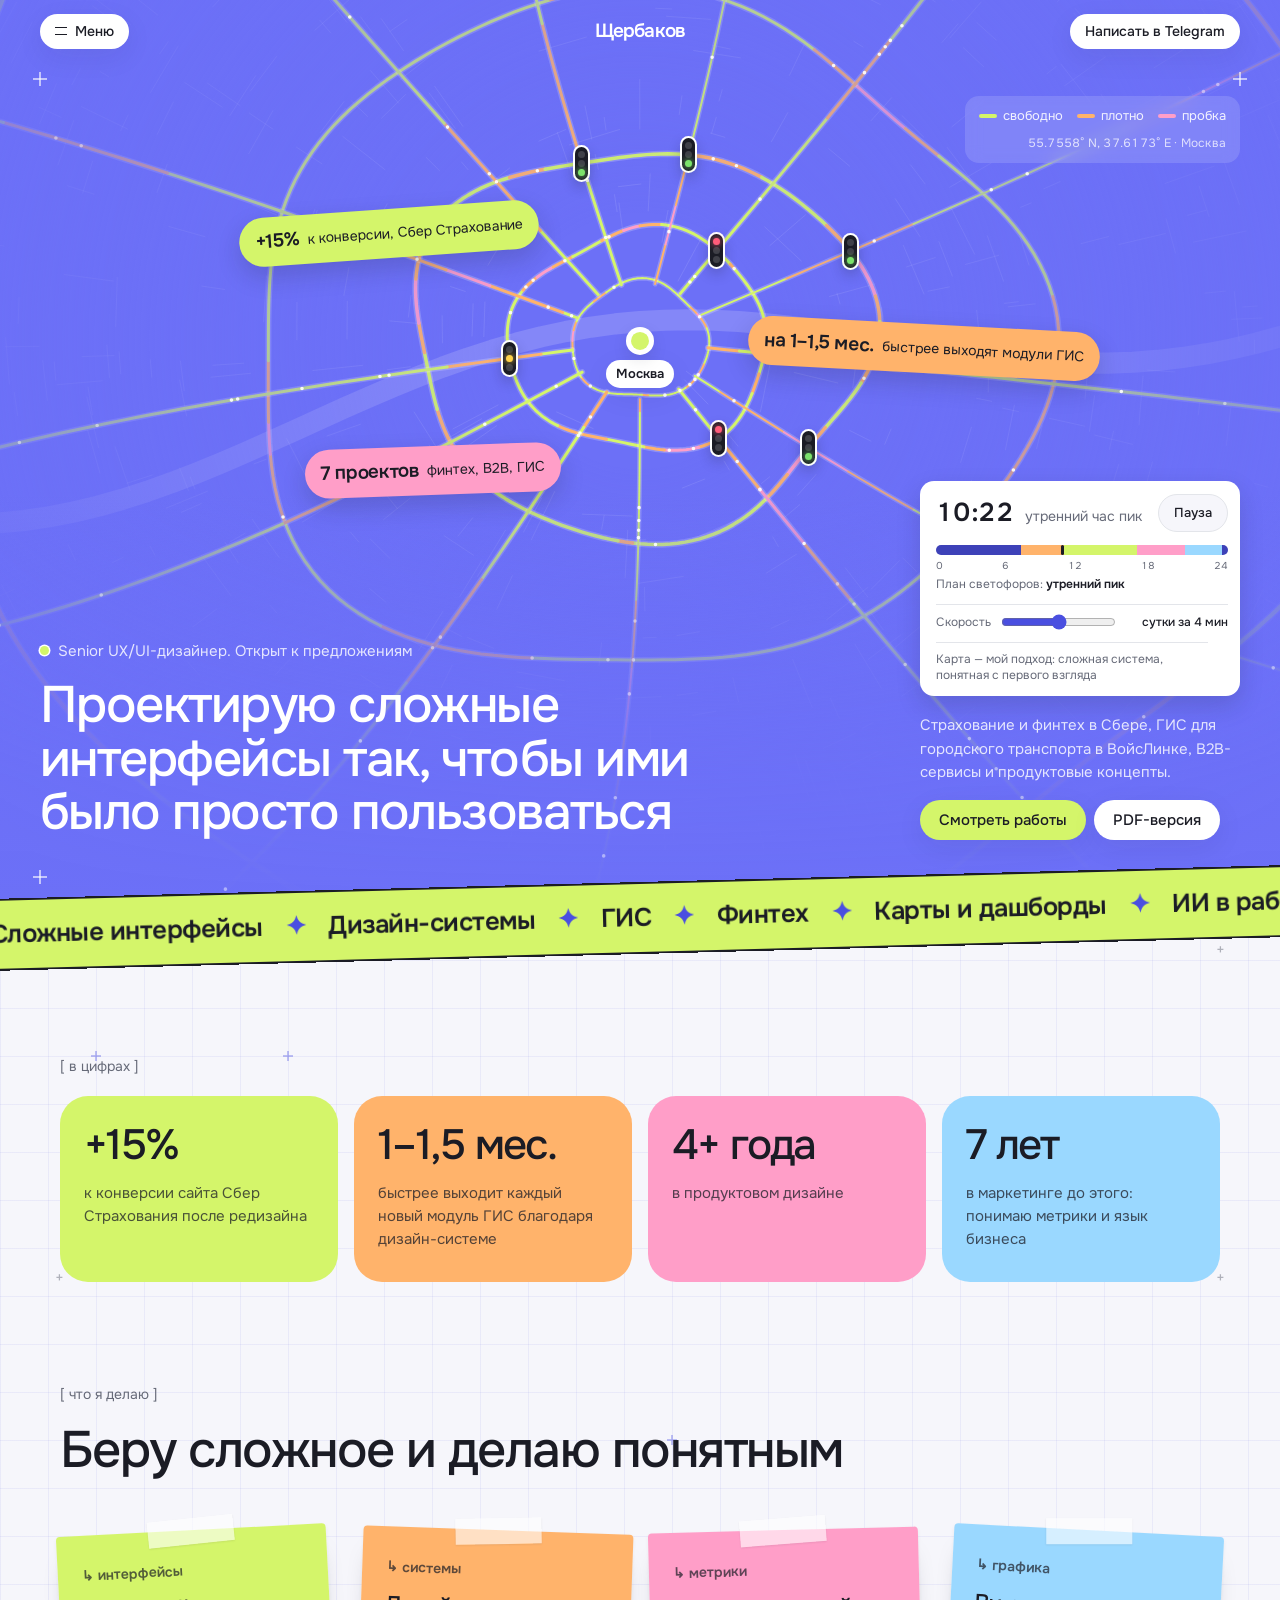
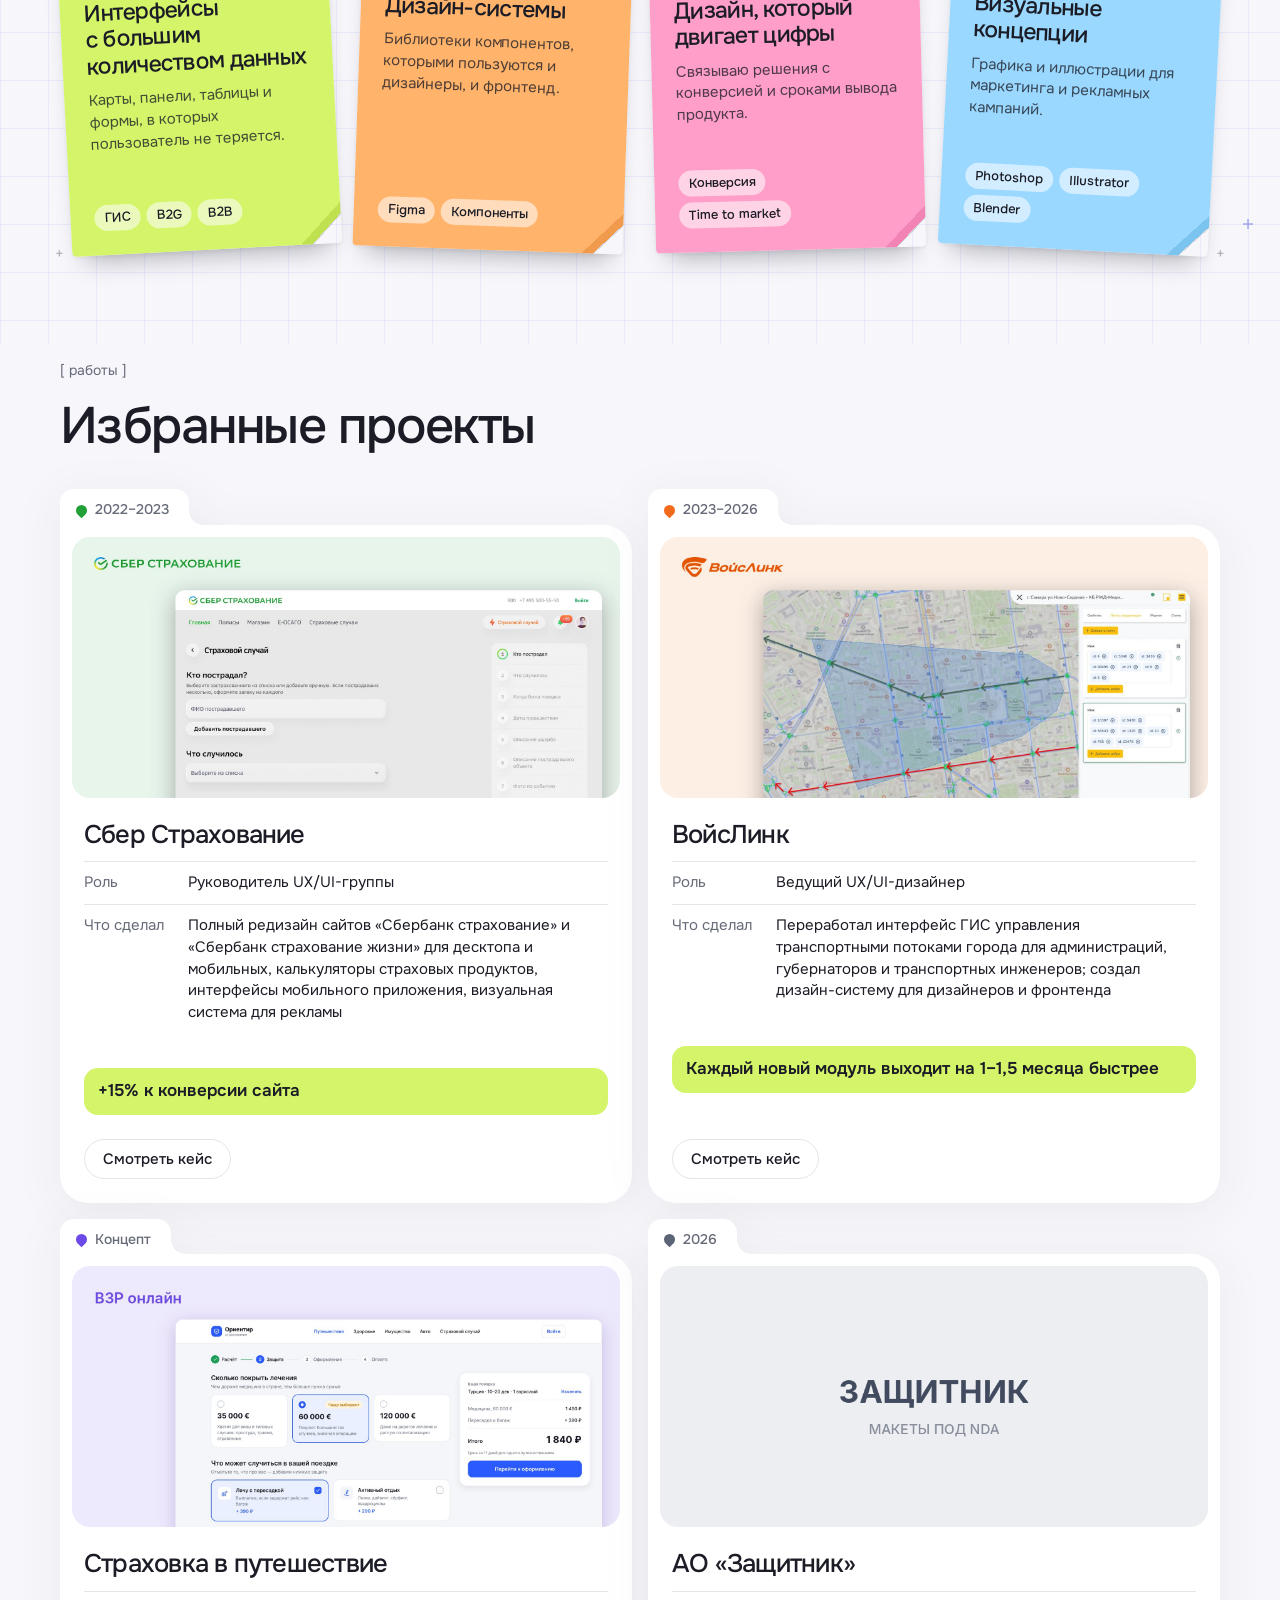
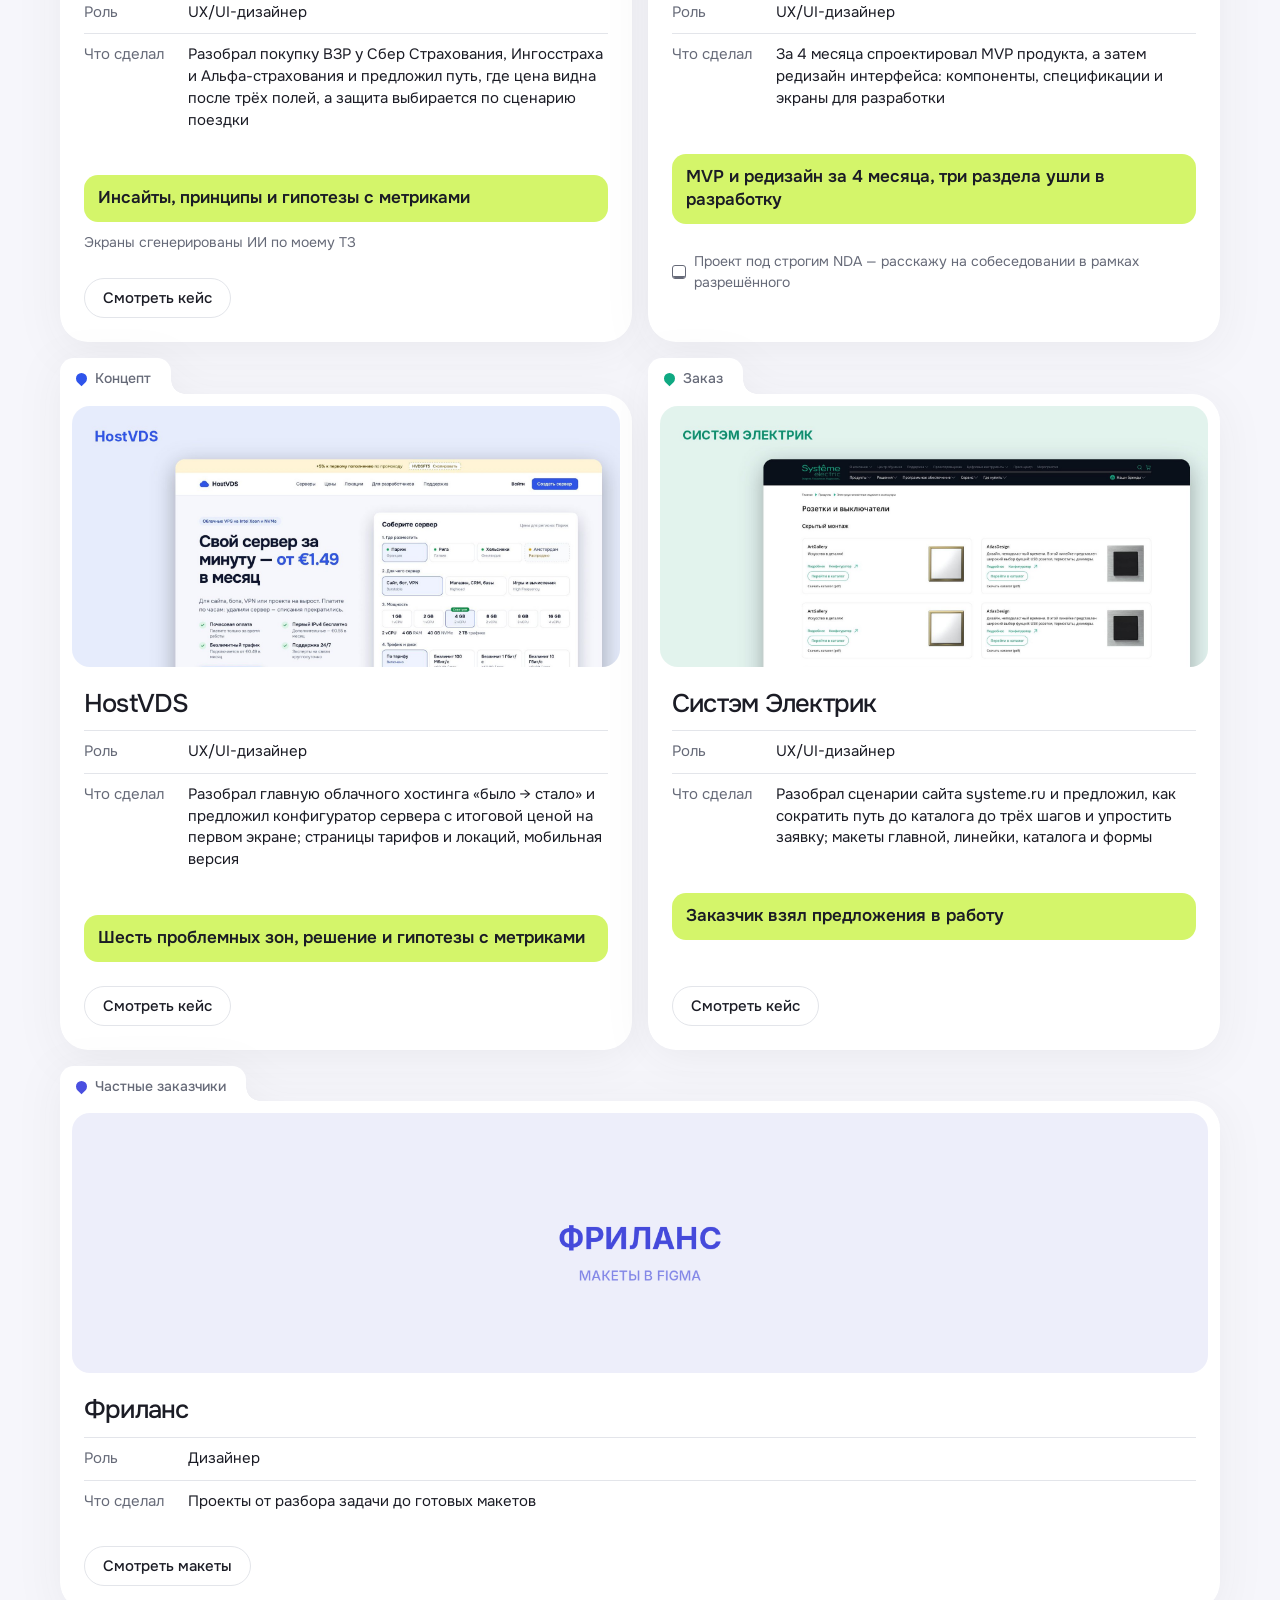
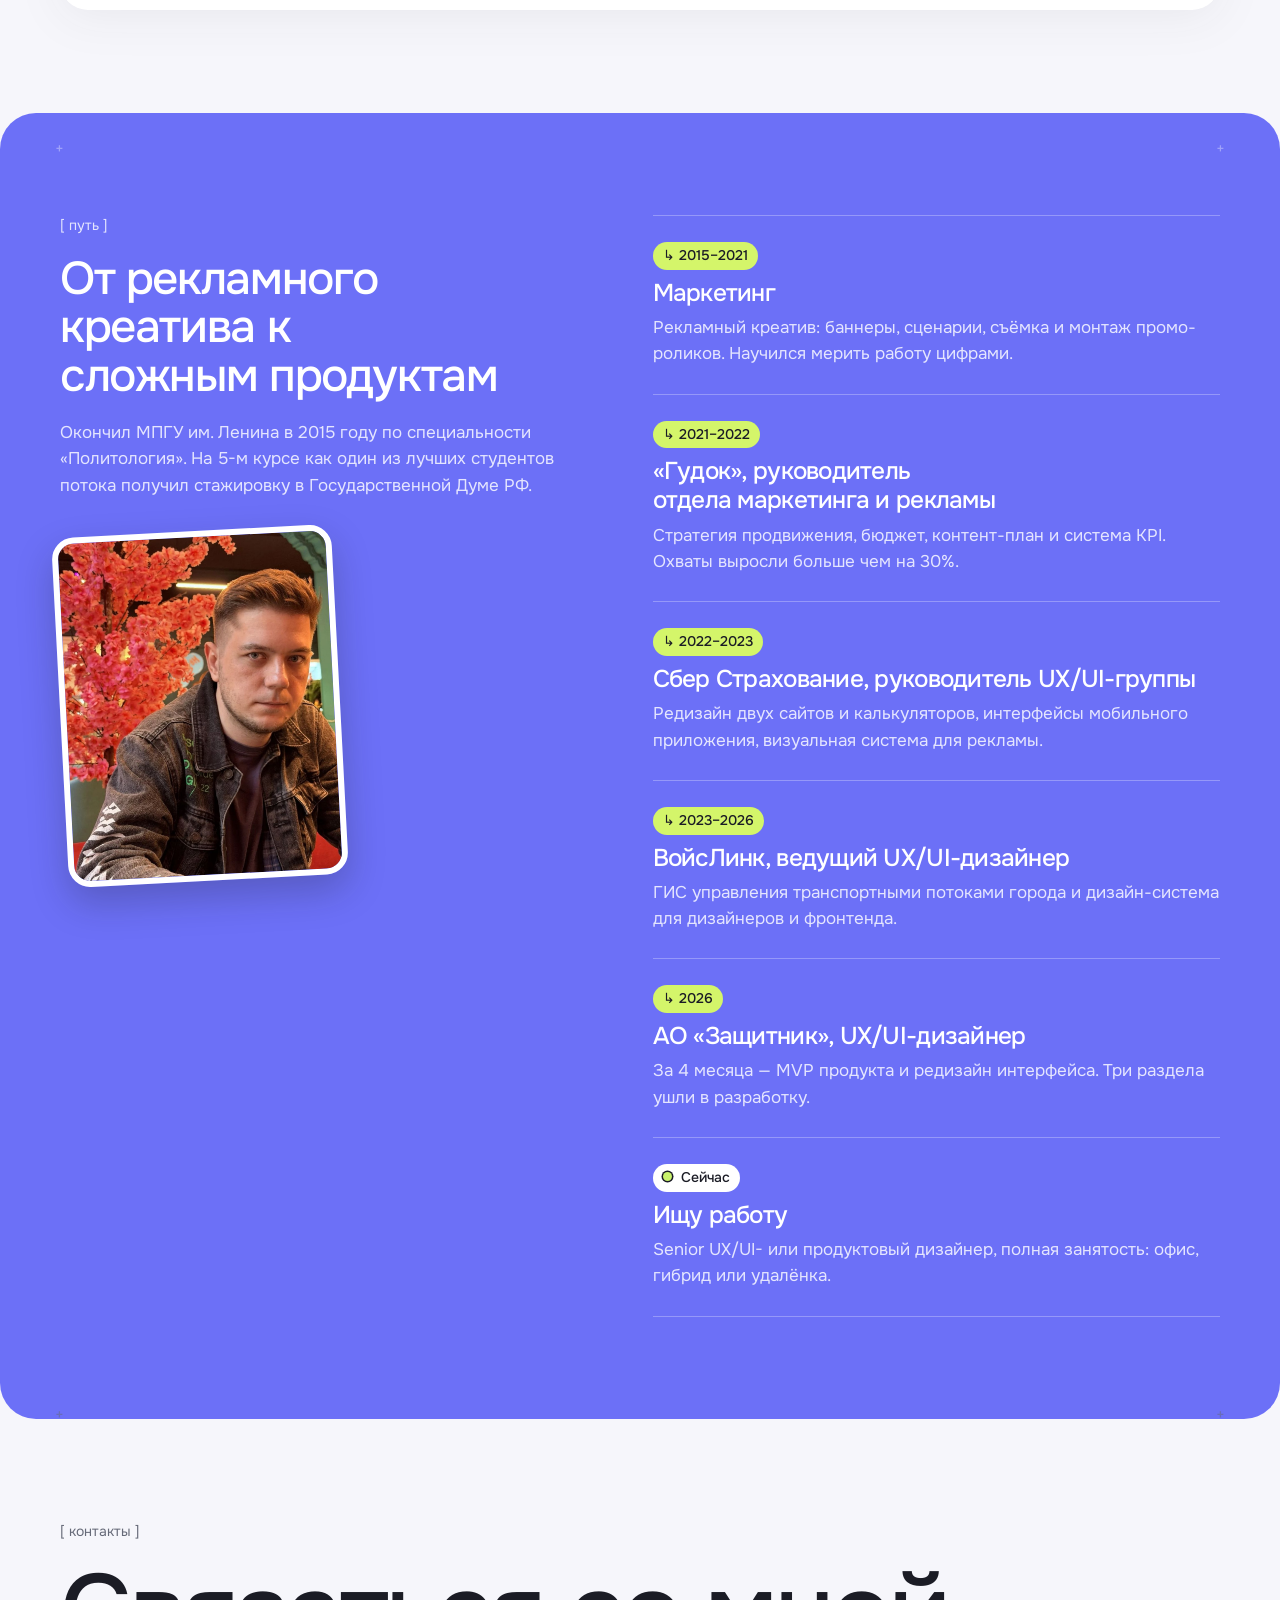
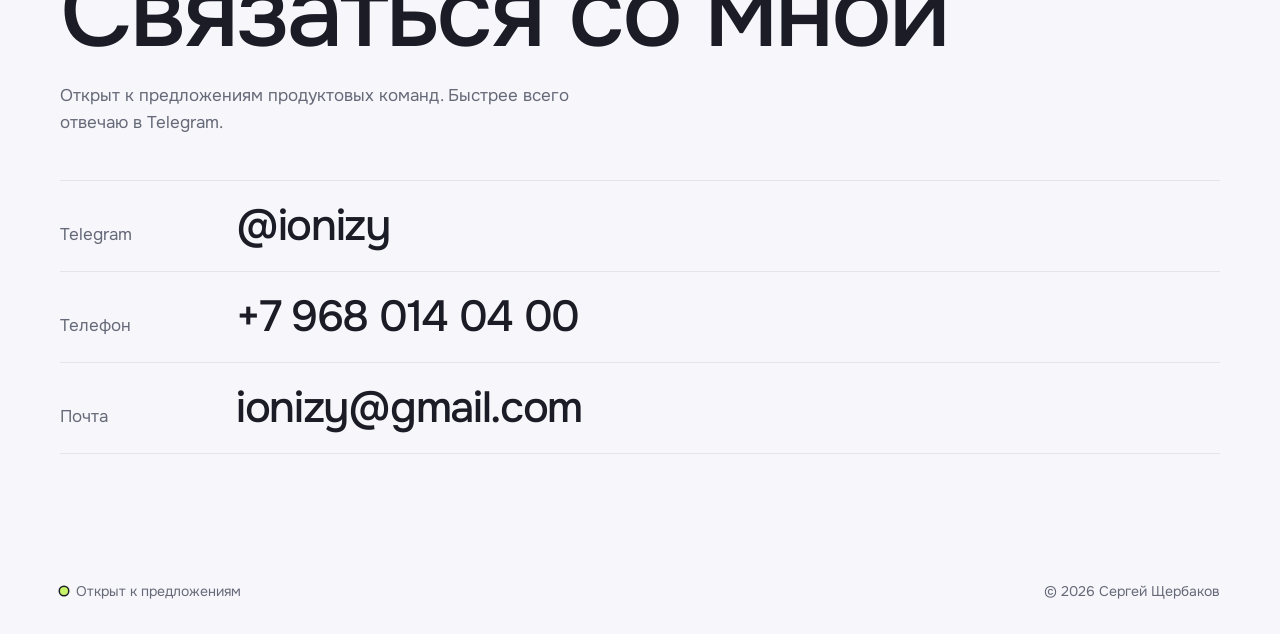
==== index.html @ 82960c23 "новый кейс" ====
<!DOCTYPE html>
<html lang="ru">
<head>
    <meta charset="UTF-8">
    <meta name="viewport" content="width=device-width, initial-scale=1.0, viewport-fit=cover">
    <title>Сергей Щербаков — продуктовый дизайнер</title>
    <meta name="description" content="Сергей Щербаков, Senior UX/UI-дизайнер. Сложные интерфейсы для финансового сектора и госсектора: ГИС, дизайн-системы, продуктовые метрики.">
    <meta property="og:type" content="website">
    <meta property="og:site_name" content="Сергей Щербаков">
    <meta property="og:locale" content="ru_RU">
    <meta property="og:url" content="https://sputnik101.github.io/portfolio/">
    <meta property="og:title" content="Сергей Щербаков — Senior UX/UI-дизайнер">
    <meta property="og:description" content="Проектирую сложные интерфейсы так, чтобы ими было просто пользоваться. ГИС, финтех, дизайн-системы.">
    <meta property="og:image" content="https://sputnik101.github.io/portfolio/img/og.jpg">
    <meta property="og:image:width" content="1200">
    <meta property="og:image:height" content="630">
    <meta name="twitter:card" content="summary_large_image">
    <link rel="icon" href="favicon.svg" type="image/svg+xml">
    <link rel="preconnect" href="https://fonts.googleapis.com">
    <link rel="preconnect" href="https://fonts.gstatic.com" crossorigin>
    <link href="https://fonts.googleapis.com/css2?family=Onest:wght@400;500;600&display=swap" rel="stylesheet">
    <link rel="stylesheet" href="style.css?v=27">
</head>
<body>

    <!-- Верхняя панель: меню, имя, связь -->
    <header class="topbar">
        <div class="menu">
            <button class="pill menu-toggle" type="button" aria-expanded="false" aria-controls="menu-panel">
                <span class="menu-icon" aria-hidden="true"></span>
                Меню
            </button>
            <nav class="menu-panel" id="menu-panel" aria-label="Разделы" hidden>
                <a href="#numbers">В цифрах</a>
                <a href="#skills">Что я делаю</a>
                <a href="#work">Работы</a>
                <a href="#route">Путь</a>
                <a href="#contacts">Контакты</a>
                <a href="portfolio.pdf" target="_blank" rel="noopener noreferrer">PDF-версия</a>
            </nav>
        </div>
        <a href="#top" class="wordmark">Щербаков</a>
        <a href="https://t.me/ionizy" class="pill" target="_blank" rel="noopener noreferrer">Написать в Telegram</a>
    </header>

    <main id="top">

        <!-- Первый экран: в центре светлая живая схема Москвы -->
        <section class="hero" aria-label="Сергей Щербаков, продуктовый дизайнер">
            <canvas class="map" aria-hidden="true"></canvas>

            <span class="cross cross-tl" aria-hidden="true"></span>
            <span class="cross cross-tr" aria-hidden="true"></span>
            <span class="cross cross-bl" aria-hidden="true"></span>
            <span class="cross cross-br" aria-hidden="true"></span>

            <!-- метка в центре города -->
            <div class="here" aria-hidden="true">
                <span class="here-pin"></span>
                <span class="here-label">Москва</span>
            </div>

            <!-- выноски с цифрами, как подписи объектов на карте -->
            <ul class="callouts" aria-label="Коротко о результатах">
                <li class="callout callout-a"><span class="pin pin-free" aria-hidden="true"></span><b>+15%</b> к конверсии, Сбер Страхование</li>
                <li class="callout callout-b"><span class="pin pin-slow" aria-hidden="true"></span><b>на 1–1,5 мес.</b> быстрее выходят модули ГИС</li>
                <li class="callout callout-c"><span class="pin pin-route" aria-hidden="true"></span><b>7 проектов</b> финтех, B2B, ГИС</li>
            </ul>

            <!-- легенда загруженности и координаты -->
            <div class="map-meta" aria-hidden="true">
                <div class="legend">
                    <span><i class="lg lg-free"></i>свободно</span>
                    <span><i class="lg lg-slow"></i>плотно</span>
                    <span><i class="lg lg-jam"></i>пробка</span>
                </div>
                <p class="coords">55.7558° N, 37.6173° E · Москва</p>
            </div>


            <div class="hero-bottom">
                <div class="hero-text">
                    <p class="hero-role"><span class="status-dot" aria-hidden="true"></span>Senior UX/UI-дизайнер. Открыт к предложениям</p>
                    <h1>Проектирую сложные интерфейсы так, чтобы ими было просто пользоваться</h1>
                </div>
                <div class="hero-side">
                    <!-- часы ускоренных суток -->
                    <div class="sim">
                        <p class="sim-time"><span class="sim-clock">--:--</span> <span class="sim-phase">день</span></p>
                        <button class="sim-pause" type="button" aria-pressed="false">Пауза</button>
                        <div class="sim-plan">
                            <div class="sim-plan-bar" aria-hidden="true"><i class="sim-plan-now"></i></div>
                            <div class="sim-plan-ticks" aria-hidden="true"><span>0</span><span>6</span><span>12</span><span>18</span><span>24</span></div>
                            <p class="sim-plan-label">План светофоров: <b class="sim-plan-name">дневной</b></p>
                        </div>
                        <label class="sim-speed">
                            <span>Скорость</span>
                            <input class="sim-speed-input" type="range" min="0" max="4" step="1" value="2" aria-describedby="sim-note">
                            <span class="sim-note" id="sim-note">сутки за 4 мин</span>
                        </label>
                        <p class="sim-motto">Карта — мой подход: сложная система, понятная с первого взгляда</p>
                    </div>
                    <p>Страхование и финтех в Сбере, ГИС для городского транспорта в ВойсЛинке, B2B-сервисы и продуктовые концепты.</p>
                    <div class="hero-actions">
                        <a href="#work" class="pill pill-dark">Смотреть работы</a>
                        <a href="portfolio.pdf" class="pill" target="_blank" rel="noopener noreferrer">PDF-версия</a>
                    </div>
                </div>
            </div>
        </section>

        <!-- Бегущая строка -->
        <div class="ticker" aria-hidden="true">
            <div class="ticker-track">
                <span>Сложные интерфейсы</span><i>✦</i><span>Дизайн-системы</span><i>✦</i><span>ГИС</span><i>✦</i><span>Финтех</span><i>✦</i><span>Карты и дашборды</span><i>✦</i><span>ИИ в работе</span><i>✦</i><span>Figma</span><i>✦</i>
                <span>Сложные интерфейсы</span><i>✦</i><span>Дизайн-системы</span><i>✦</i><span>ГИС</span><i>✦</i><span>Финтех</span><i>✦</i><span>Карты и дашборды</span><i>✦</i><span>ИИ в работе</span><i>✦</i><span>Figma</span><i>✦</i>
            </div>
        </div>

        <!-- В цифрах -->
        <section class="section frame" id="numbers">
            <p class="label">[ в цифрах ]</p>
            <div class="numbers">
                <div class="number n-lime">
                    <p class="number-value">+15%</p>
                    <p class="number-label">к конверсии сайта Сбер Страхования после редизайна</p>
                </div>
                <div class="number n-orange">
                    <p class="number-value">1–1,5 мес.</p>
                    <p class="number-label">быстрее выходит каждый новый модуль ГИС благодаря дизайн-системе</p>
                </div>
                <div class="number n-pink">
                    <p class="number-value">4+ года</p>
                    <p class="number-label">в продуктовом дизайне</p>
                </div>
                <div class="number n-sky">
                    <p class="number-value">7 лет</p>
                    <p class="number-label">в маркетинге до этого: понимаю метрики и язык бизнеса</p>
                </div>
            </div>
        </section>

        <!-- Что я делаю: ряд карточек-папок, заходящих друг на друга -->
        <section class="section frame" id="skills">
            <p class="label">[ что я делаю ]</p>
            <h2>Беру сложное и делаю понятным</h2>

            <div class="deck stickers">
                <article class="sticker s-lime">
                    <p class="sticker-key">↳ интерфейсы</p>
                    <h3>Интерфейсы с большим количеством данных</h3>
                    <p>Карты, панели, таблицы и формы, в которых пользователь не теряется.</p>
                    <ul class="sticker-tags"><li>ГИС</li><li>B2G</li><li>B2B</li></ul>
                </article>
                <article class="sticker s-orange">
                    <p class="sticker-key">↳ системы</p>
                    <h3>Дизайн-системы</h3>
                    <p>Библиотеки компонентов, которыми пользуются и дизайнеры, и фронтенд.</p>
                    <ul class="sticker-tags"><li>Figma</li><li>Компоненты</li></ul>
                </article>
                <article class="sticker s-pink">
                    <p class="sticker-key">↳ метрики</p>
                    <h3>Дизайн, который двигает цифры</h3>
                    <p>Связываю решения с конверсией и сроками вывода продукта.</p>
                    <ul class="sticker-tags"><li>Конверсия</li><li>Time to market</li></ul>
                </article>
                <article class="sticker s-sky">
                    <p class="sticker-key">↳ графика</p>
                    <h3>Визуальные концепции</h3>
                    <p>Графика и иллюстрации для маркетинга и рекламных кампаний.</p>
                    <ul class="sticker-tags"><li>Photoshop</li><li>Illustrator</li><li>Blender</li></ul>
                </article>
            </div>
        </section>

        <!-- Работы: кейсы -->
        <section class="section frame" id="work">
            <p class="label">[ работы ]</p>
            <h2>Избранные проекты</h2>

            <div class="folders">
                <article class="folder folder-sber">
                    <p class="folder-tab"><span class="marker" aria-hidden="true"></span>2022–2023</p>
                    <div class="folder-body">
                        <a class="folder-cover" href="case-sber.html" aria-label="Открыть кейс Сбер Страхования">
                            <img class="cover-shot" src="img/portfolio/cover-sber.jpg" alt="" loading="lazy" width="1748" height="832">
                        </a>
                        <h3>Сбер Страхование</h3>
                        <dl class="props">
                            <div><dt>Роль</dt><dd>Руководитель UX/UI-группы</dd></div>
                            <div><dt>Что сделал</dt><dd>Полный редизайн сайтов «Сбербанк страхование» и «Сбербанк страхование жизни» для десктопа и мобильных, калькуляторы страховых продуктов, интерфейсы мобильного приложения, визуальная система для рекламы</dd></div>
                        </dl>
                        <p class="folder-result">+15% к конверсии сайта</p>
                        <a class="pill pill-line folder-link" href="case-sber.html">Смотреть кейс</a>
                    </div>
                </article>

                <article class="folder folder-vl">
                    <p class="folder-tab"><span class="marker" aria-hidden="true"></span>2023–2026</p>
                    <div class="folder-body">
                        <a class="folder-cover" href="case-voicelink.html" aria-label="Открыть кейс ВойсЛинк">
                            <img class="cover-shot" src="img/portfolio/cover-voicelink.jpg" alt="" loading="lazy" width="1748" height="832">
                        </a>
                        <h3>ВойсЛинк</h3>
                        <dl class="props">
                            <div><dt>Роль</dt><dd>Ведущий UX/UI-дизайнер</dd></div>
                            <div><dt>Что сделал</dt><dd>Переработал интерфейс ГИС управления транспортными потоками города для администраций, губернаторов и транспортных инженеров; создал дизайн-систему для дизайнеров и фронтенда</dd></div>
                        </dl>
                        <p class="folder-result">Каждый новый модуль выходит на 1–1,5 месяца быстрее</p>
                        <a class="pill pill-line folder-link" href="case-voicelink.html">Смотреть кейс</a>
                    </div>
                </article>

                <article class="folder folder-vz">
                    <p class="folder-tab"><span class="marker" aria-hidden="true"></span>Концепт</p>
                    <div class="folder-body">
                        <a class="folder-cover" href="case-vzr.html" aria-label="Открыть кейс о покупке страховки в путешествие">
                            <img class="cover-shot" src="img/portfolio/cover-vzr.jpg" alt="" loading="lazy" width="1748" height="832">
                        </a>
                        <h3>Страховка в путешествие</h3>
                        <dl class="props">
                            <div><dt>Роль</dt><dd>UX/UI-дизайнер</dd></div>
                            <div><dt>Что сделал</dt><dd>Разобрал покупку ВЗР у Сбер Страхования, Ингосстраха и Альфа-страхования и предложил путь, где цена видна после трёх полей, а защита выбирается по сценарию поездки</dd></div>
                        </dl>
                        <p class="folder-result">Инсайты, принципы и гипотезы с метриками</p>
                        <p class="folder-ai">Экраны сгенерированы ИИ по моему ТЗ</p>
                        <a class="pill pill-line folder-link" href="case-vzr.html">Смотреть кейс</a>
                    </div>
                </article>

                <article class="folder folder-zs">
                    <p class="folder-tab"><span class="marker" aria-hidden="true"></span>2026</p>
                    <div class="folder-body">
                        <div class="folder-cover" aria-hidden="true">
                            <img src="img/portfolio/ZSlogo.png" alt="" loading="lazy" width="874" height="416">
                        </div>
                        <h3>АО «Защитник»</h3>
                        <dl class="props">
                            <div><dt>Роль</dt><dd>UX/UI-дизайнер</dd></div>
                            <div><dt>Что сделал</dt><dd>За 4 месяца спроектировал MVP продукта, а затем редизайн интерфейса: компоненты, спецификации и экраны для разработки</dd></div>
                        </dl>
                        <p class="folder-result">MVP и редизайн за 4 месяца, три раздела ушли в разработку</p>
                        <p class="folder-nda">Проект под строгим NDA — расскажу на собеседовании в рамках разрешённого</p>
                    </div>
                </article>

                <article class="folder folder-hv">
                    <p class="folder-tab"><span class="marker" aria-hidden="true"></span>Концепт</p>
                    <div class="folder-body">
                        <a class="folder-cover" href="case-hostvds.html" aria-label="Открыть кейс HostVDS">
                            <img class="cover-shot" src="img/portfolio/cover-hostvds.jpg" alt="" loading="lazy" width="1748" height="832">
                        </a>
                        <h3>HostVDS</h3>
                        <dl class="props">
                            <div><dt>Роль</dt><dd>UX/UI-дизайнер</dd></div>
                            <div><dt>Что сделал</dt><dd>Разобрал главную облачного хостинга «было → стало» и предложил конфигуратор сервера с итоговой ценой на первом экране; страницы тарифов и локаций, мобильная версия</dd></div>
                        </dl>
                        <p class="folder-result">Шесть проблемных зон, решение и гипотезы с метриками</p>
                        <a class="pill pill-line folder-link" href="case-hostvds.html">Смотреть кейс</a>
                    </div>
                </article>

                <article class="folder folder-se">
                    <p class="folder-tab"><span class="marker" aria-hidden="true"></span>Заказ</p>
                    <div class="folder-body">
                        <a class="folder-cover" href="case-systeme.html" aria-label="Открыть кейс Систэм Электрик">
                            <img class="cover-shot" src="img/portfolio/cover-systeme.jpg" alt="" loading="lazy" width="1748" height="832">
                        </a>
                        <h3>Систэм Электрик</h3>
                        <dl class="props">
                            <div><dt>Роль</dt><dd>UX/UI-дизайнер</dd></div>
                            <div><dt>Что сделал</dt><dd>Разобрал сценарии сайта systeme.ru и предложил, как сократить путь до каталога до трёх шагов и упростить заявку; макеты главной, линейки, каталога и формы</dd></div>
                        </dl>
                        <p class="folder-result">Заказчик взял предложения в работу</p>
                        <a class="pill pill-line folder-link" href="case-systeme.html">Смотреть кейс</a>
                    </div>
                </article>

                <article class="folder folder-free">
                    <p class="folder-tab"><span class="marker" aria-hidden="true"></span>Частные заказчики</p>
                    <div class="folder-body">
                        <a class="folder-cover" href="https://www.figma.com/design/rB2tL3rSCTp4kgsamEe9Dk/Freelance?node-id=1-3142&t=pcoCMW6LA8TJE9wA-1" target="_blank" rel="noopener noreferrer" aria-label="Открыть фриланс-макеты в Figma">
                            <img src="img/portfolio/FLL2.png" alt="" loading="lazy" width="874" height="416">
                        </a>
                        <h3>Фриланс</h3>
                        <dl class="props">
                            <div><dt>Роль</dt><dd>Дизайнер</dd></div>
                            <div><dt>Что сделал</dt><dd>Проекты от разбора задачи до готовых макетов</dd></div>
                        </dl>
                        <a class="pill pill-line folder-link" href="https://www.figma.com/design/rB2tL3rSCTp4kgsamEe9Dk/Freelance?node-id=1-3142&t=pcoCMW6LA8TJE9wA-1" target="_blank" rel="noopener noreferrer">Смотреть макеты</a>
                    </div>
                </article>
            </div>
        </section>

        <!-- Путь: тёмный блок с шагами, как «наш подход» у Броско -->
        <section class="dark" id="route">
            <div class="dark-inner frame">
                <div class="dark-head">
                    <p class="label">[ путь ]</p>
                    <h2>От рекламного креатива к сложным продуктам</h2>
                    <p class="dark-lead">Окончил МПГУ им. Ленина в 2015 году по специальности «Политология». На 5-м курсе как один из лучших студентов потока получил стажировку в Государственной Думе РФ.</p>
                    <img class="dark-photo" src="img/iam.jpg" alt="Сергей Щербаков" width="960" height="1280" loading="lazy">
                </div>

                <ol class="steps">
                    <li class="step">
                        <p class="step-year">↳ 2015–2021</p>
                        <h3>Маркетинг</h3>
                        <p>Рекламный креатив: баннеры, сценарии, съёмка и монтаж промо-роликов. Научился мерить работу цифрами.</p>
                    </li>
                    <li class="step">
                        <p class="step-year">↳ 2021–2022</p>
                        <h3>«Гудок», руководитель отдела маркетинга и рекламы</h3>
                        <p>Стратегия продвижения, бюджет, контент-план и система KPI. Охваты выросли больше чем на 30%.</p>
                    </li>
                    <li class="step">
                        <p class="step-year">↳ 2022–2023</p>
                        <h3>Сбер Страхование, руководитель UX/UI-группы</h3>
                        <p>Редизайн двух сайтов и калькуляторов, интерфейсы мобильного приложения, визуальная система для рекламы.</p>
                    </li>
                    <li class="step">
                        <p class="step-year">↳ 2023–2026</p>
                        <h3>ВойсЛинк, ведущий UX/UI-дизайнер</h3>
                        <p>ГИС управления транспортными потоками города и дизайн-система для дизайнеров и фронтенда.</p>
                    </li>
                    <li class="step">
                        <p class="step-year">↳ 2026</p>
                        <h3>АО «Защитник», UX/UI-дизайнер</h3>
                        <p>За 4 месяца — MVP продукта и редизайн интерфейса. Три раздела ушли в разработку.</p>
                    </li>
                    <li class="step step-now">
                        <p class="step-year"><span class="status-dot" aria-hidden="true"></span>Сейчас</p>
                        <h3>Ищу работу</h3>
                        <p>Senior UX/UI- или продуктовый дизайнер, полная занятость: офис, гибрид или удалёнка.</p>
                    </li>
                </ol>
            </div>
        </section>

        <!-- Контакты -->
        <section class="section frame contacts" id="contacts">
            <p class="label">[ контакты ]</p>
            <h2 class="contacts-title">Связаться со мной</h2>
            <p class="contacts-note">Открыт к предложениям продуктовых команд. Быстрее всего отвечаю в Telegram.</p>
            <ul class="contacts-list">
                <li>
                    <span>Telegram</span>
                    <a href="https://t.me/ionizy" target="_blank" rel="noopener noreferrer">@ionizy</a>
                </li>
                <li>
                    <span>Телефон</span>
                    <a href="tel:+79680140400">+7 968 014 04 00</a>
                </li>
                <li>
                    <span>Почта</span>
                    <a href="mailto:ionizy@gmail.com">ionizy@gmail.com</a>
                </li>
            </ul>
        </section>
    </main>

    <footer class="footer">
        <p><span class="status-dot" aria-hidden="true"></span>Открыт к предложениям</p>
        <p>© 2026 Сергей Щербаков</p>
    </footer>

    <script src="script.js?v=16"></script>
</body>
</html>
---- style.css ----
/* Концепция: композиция Броско, в центре вместо объёмного предмета — светлая живая схема Москвы.
   Порядок блоков как у них: первый экран, «в цифрах», ряд карточек, кейсы, тёмный блок с шагами, контакты. */
:root {
    --paper: #F5F6F8;      /* фон страницы: почти белый, холодный */
    --surface: #FFFFFF;
    --ink: #1B1C25;
    --muted: #666A78;
    --line: #E3E5EA;
    --route: #4A4FE0;      /* акцент и линия маршрута */
    --signal: #C9F26B;     /* статус */

    /* мягкая семантика загруженности для карты и выносок */
    --free: #4CCB8F;
    --slow: #F5B841;

    --shadow: 0 8px 28px rgba(27, 28, 37, 0.07);
    --font: 'Onest', -apple-system, BlinkMacSystemFont, 'Segoe UI', Roboto, Arial, sans-serif;

    --r-s: 14px;
    --r-l: 28px;
    --page: 1240px;
    --gutter: max(16px, min(4vw, 40px));
    --obj: min(40vh, 58vw, 460px);  /* радиус «зоны центра» для выносок */
}

*,
*::before,
*::after {
    box-sizing: border-box;
    margin: 0;
    padding: 0;
}

html {
    scroll-behavior: smooth;
    scroll-padding-top: 80px;
}

body {
    font-family: var(--font);
    font-size: 17px;
    line-height: 1.55;
    color: var(--ink);
    background: var(--paper);
    -webkit-font-smoothing: antialiased;
}

img {
    display: block;
    max-width: 100%;
    height: auto;
}

ul,
ol {
    list-style: none;
}

a {
    color: inherit;
}

button {
    font: inherit;
    color: inherit;
}

:focus-visible {
    outline: 2px solid var(--route);
    outline-offset: 3px;
    border-radius: 8px;
}

h1,
h2,
h3 {
    font-weight: 500;
    letter-spacing: -0.03em;
    text-wrap: balance;
}

/* ===== Общие элементы ===== */
.frame {
    position: relative;
    max-width: var(--page);
    margin: 0 auto;
    padding-left: max(var(--gutter), env(safe-area-inset-left, 0px));
    padding-right: max(var(--gutter), env(safe-area-inset-right, 0px));
}

.frame::before,
.frame::after {
    content: '+';
    position: absolute;
    top: -12px;
    font-size: 16px;
    line-height: 1;
    color: var(--muted);
    opacity: 0.5;
    pointer-events: none;
}

.frame::before { left: calc(var(--gutter) - 5px); }
.frame::after  { right: calc(var(--gutter) - 5px); }

.label {
    font-size: 14px;
    color: var(--muted);
    margin-bottom: 18px;
}

.status-dot {
    display: inline-block;
    width: 9px;
    height: 9px;
    margin-right: 9px;
    border-radius: 50%;
    background: var(--signal);
    box-shadow: 0 0 0 1.5px var(--ink);
    vertical-align: 1px;
}

/* ===== Таблетки ===== */
.pill {
    display: inline-flex;
    align-items: center;
    gap: 8px;
    padding: 10px 18px;
    border-radius: 999px;
    border: 1px solid transparent;
    background: var(--surface);
    box-shadow: var(--shadow);
    font-size: 15px;
    font-weight: 500;
    line-height: 1.2;
    text-decoration: none;
    white-space: nowrap;
    cursor: pointer;
    /* белая таблетка при наведении заливается лаймом снизу вверх */
    --pill-fill: var(--lime);
    background-image: linear-gradient(var(--pill-fill), var(--pill-fill));
    background-repeat: no-repeat;
    background-position: 50% 100%;
    background-size: 100% 0%;
    transition: background-size 0.35s cubic-bezier(.2, .7, .2, 1), background-color 0.2s, color 0.2s,
                transform 0.25s cubic-bezier(.2, .7, .2, 1), box-shadow 0.25s;
}

.pill:hover {
    background-size: 100% 100%;
    /* после заливки фон тоже красим, чтобы по краю не светилась белая кайма */
    background-color: var(--pill-fill);
    transition: background-size 0.35s cubic-bezier(.2, .7, .2, 1), background-color 0s 0.35s, color 0.2s,
                transform 0.25s cubic-bezier(.2, .7, .2, 1), box-shadow 0.25s;
    transform: translateY(-2px);
    box-shadow: 0 10px 22px rgba(27, 28, 37, 0.14);
}

.pill:active {
    transform: translateY(0) scale(0.97);
    box-shadow: 0 4px 10px rgba(27, 28, 37, 0.10);
    transition-duration: 0.1s;
}

.pill-dark {
    background: var(--ink);
    color: #FFFFFF;
}

.pill-dark:hover {
    background: var(--route);
    border-color: var(--route);
    box-shadow: 0 10px 22px rgba(74, 79, 224, 0.35);
}

.pill-line {
    box-shadow: none;
    border-color: var(--line);
}

.pill-line:hover {
    border-color: var(--pill-fill);
}

/* в фиолетовом герое лайм уже занят главной кнопкой — белые заливаются розовым */
.hero .pill:not(.pill-dark) {
    --pill-fill: var(--pink);
}

/* ===== Верхняя панель ===== */
.topbar {
    position: fixed;
    top: 0;
    left: 0;
    right: 0;
    z-index: 20;
    display: grid;
    grid-template-columns: 1fr auto 1fr;
    align-items: center;
    gap: 12px;
    padding: calc(14px + env(safe-area-inset-top, 0px)) max(var(--gutter), env(safe-area-inset-right, 0px)) 14px max(var(--gutter), env(safe-area-inset-left, 0px));
    pointer-events: none;
}

.topbar > * {
    pointer-events: auto;
}

.topbar > .pill {
    justify-self: end;
    padding: 8px 14px;
    font-size: 14px;
}

.wordmark {
    font-size: 19px;
    font-weight: 600;
    letter-spacing: -0.04em;
    text-decoration: none;
}

.menu {
    position: relative;
    justify-self: start;
}

.menu-toggle {
    padding: 8px 14px;
    font-size: 14px;
}

.menu-icon {
    width: 12px;
    height: 8px;
    border-top: 1.5px solid currentColor;
    border-bottom: 1.5px solid currentColor;
}

.menu-panel {
    position: absolute;
    top: calc(100% + 8px);
    left: 0;
    display: grid;
    min-width: 220px;
    padding: 8px;
    background: var(--surface);
    border-radius: 18px;
    box-shadow: 0 16px 40px rgba(27, 28, 37, 0.12);
}

.menu-panel[hidden] {
    display: none;
}

.menu-panel a {
    padding: 10px 12px;
    border-radius: 10px;
    text-decoration: none;
    font-weight: 500;
}

.menu-panel a:hover {
    background: var(--paper);
}

/* ===== Первый экран ===== */
.hero {
    position: relative;
    height: 100vh;
    height: 100svh;
    min-height: 680px;
    max-height: 1000px;
    overflow: hidden;
}

.map {
    position: absolute;
    inset: 0;
    width: 100%;
    height: 100%;
}

.cross {
    position: absolute;
    width: 14px;
    height: 14px;
    pointer-events: none;
}

.cross::before,
.cross::after {
    content: '';
    position: absolute;
    background: var(--muted);
    opacity: 0.45;
}

.cross::before { left: 6px; top: 0; width: 1.5px; height: 14px; }
.cross::after  { top: 6px; left: 0; height: 1.5px; width: 14px; }

.cross-tl { top: 72px; left: calc(var(--gutter) - 7px); }
.cross-tr { top: 72px; right: calc(var(--gutter) - 7px); }
.cross-bl { bottom: 16px; left: calc(var(--gutter) - 7px); }
.cross-br { bottom: 16px; right: calc(var(--gutter) - 7px); }

.object {
    position: absolute;
    left: 50%;
    top: 40%;
    width: var(--obj);
    aspect-ratio: 600 / 640;
    transform: translate(-50%, -50%);
    border: 0;
    background: none;
    cursor: pointer;
    border-radius: 50%;
    -webkit-tap-highlight-color: transparent;
}

.letter {
    display: block;
    width: 100%;
    height: 100%;
    overflow: visible;
}

.mat {
    opacity: 0;
    transition: opacity 0.45s ease;
}

.mat.is-active {
    opacity: 1;
}

@media (prefers-reduced-motion: no-preference) {
    .letter {
        animation: float 6s ease-in-out infinite;
    }
}

@keyframes float {
    0%, 100% { transform: translateY(0) rotate(-2deg); }
    50%      { transform: translateY(-12px) rotate(2deg); }
}

/* выноски вокруг буквы */
.callout {
    position: absolute;
    display: inline-flex;
    align-items: center;
    gap: 8px;
    padding: 9px 14px 9px 10px;
    background: rgba(255, 255, 255, 0.86);
    backdrop-filter: blur(10px);
    -webkit-backdrop-filter: blur(10px);
    border-radius: 999px;
    box-shadow: var(--shadow);
    font-size: 14px;
    color: var(--muted);
    white-space: nowrap;
}

.callout b {
    font-size: 17px;
    font-weight: 600;
    color: var(--ink);
    letter-spacing: -0.02em;
}

.pin {
    width: 10px;
    height: 10px;
    border-radius: 50%;
    box-shadow: 0 0 0 4px rgba(255, 255, 255, 0.9), 0 0 0 5px var(--line);
}

.pin-free  { background: var(--free); }
.pin-slow  { background: var(--slow); }
.pin-route { background: var(--route); }

.callout-a {
    right: calc(50% + var(--obj) * 0.52);
    top: calc(40% - var(--obj) * 0.3);
}

.callout-b {
    left: calc(50% + var(--obj) * 0.5);
    top: calc(40% - var(--obj) * 0.06);
}

.callout-c {
    right: calc(50% + var(--obj) * 0.44);
    top: calc(40% + var(--obj) * 0.3);
}

.hero-bottom {
    position: absolute;
    left: 0;
    right: 0;
    bottom: 0;
    display: grid;
    grid-template-columns: minmax(0, 1fr) 320px;
    gap: 32px;
    align-items: end;
    padding: 0 max(var(--gutter), env(safe-area-inset-right, 0px)) 44px max(var(--gutter), env(safe-area-inset-left, 0px));
}

.hero-role {
    font-size: 15px;
    color: var(--muted);
    margin-bottom: 16px;
}

.hero h1 {
    max-width: 15em;
    font-size: clamp(30px, min(4vw, 6.4vh), 58px);
    line-height: 1.05;
}

.hero-side {
    font-size: 15px;
    color: var(--muted);
}

.hero-actions {
    display: flex;
    flex-wrap: wrap;
    gap: 8px;
    margin-top: 16px;
}

/* ===== Разделы ===== */
.section {
    padding-top: clamp(64px, 8vw, 112px);
}

.section h2 {
    font-size: clamp(30px, 4vw, 54px);
    line-height: 1.05;
    max-width: 18em;
    margin-bottom: 36px;
}

/* ===== Путь ===== */
.route {
    --dot: 22px;
    --stroke: 6px;
    --year-h: 28px;
    --year-gap: 14px;
    display: grid;
    grid-template-columns: repeat(5, minmax(0, 1fr));
    padding: 32px 28px 36px;
    background: var(--surface);
    border-radius: var(--r-l);
    box-shadow: var(--shadow);
}

.stop {
    position: relative;
    display: grid;
    grid-template-rows: var(--year-h) var(--dot) auto auto;
    padding-right: 20px;
}

.stop::before {
    content: '';
    position: absolute;
    top: calc(var(--year-h) + var(--year-gap) + (var(--dot) - var(--stroke)) / 2);
    left: calc(var(--dot) / 2);
    right: calc(var(--dot) / -2);
    height: var(--stroke);
    background: var(--route);
    transform-origin: left center;
}

.stop:last-child::before {
    display: none;
}

.stop:nth-last-child(2)::before {
    background: repeating-linear-gradient(90deg, var(--route) 0 14px, transparent 14px 24px);
}

.stop-year {
    font-size: 15px;
    font-weight: 600;
    line-height: var(--year-h);
    color: var(--route);
    margin-bottom: var(--year-gap);
}

.stop-dot {
    position: relative;
    z-index: 1;
    width: var(--dot);
    height: var(--dot);
    border-radius: 50%;
    background: var(--surface);
    border: var(--stroke) solid var(--route);
}

.stop-name {
    margin-top: 18px;
    font-size: 19px;
    font-weight: 500;
    letter-spacing: -0.02em;
    line-height: 1.2;
}

.stop-role {
    margin-top: 6px;
    font-size: 15px;
    color: var(--muted);
    line-height: 1.4;
}

.stop-next .stop-year {
    color: var(--muted);
}

.stop-next .stop-dot {
    background: var(--signal);
    border-color: var(--ink);
}

@media (prefers-reduced-motion: no-preference) {
    .route.will-draw .stop::before { transform: scaleX(0); }
    .route.will-draw .stop-dot { transform: scale(0.4); opacity: 0; }

    .route.is-drawn .stop::before {
        transform: scaleX(1);
        transition: transform 0.45s cubic-bezier(.4, 0, .2, 1);
        transition-delay: calc(var(--i) * 0.45s + 0.2s);
    }

    .route.is-drawn .stop-dot {
        transform: none;
        opacity: 1;
        transition: transform 0.35s cubic-bezier(.3, 1.5, .5, 1), opacity 0.2s;
        transition-delay: calc(var(--i) * 0.45s);
    }
}

/* ===== Работы: папки ===== */
.folders {
    display: grid;
    grid-template-columns: repeat(2, minmax(0, 1fr));
    gap: 16px;
}

.folder {
    display: flex;
    flex-direction: column;
    min-width: 0;
    filter: drop-shadow(0 8px 22px rgba(27, 28, 37, 0.06));
}

.folder-tab {
    position: relative;
    align-self: flex-start;
    display: inline-flex;
    align-items: center;
    gap: 8px;
    padding: 10px 20px 4px 16px;
    background: var(--surface);
    border-radius: var(--r-s) var(--r-s) 0 0;
    font-size: 14px;
    font-weight: 500;
    color: var(--muted);
}

.folder-tab::after {
    content: '';
    position: absolute;
    right: calc(var(--r-s) * -1);
    bottom: 0;
    width: var(--r-s);
    height: var(--r-s);
    background: radial-gradient(circle at 100% 0, transparent calc(var(--r-s) - 0.5px), var(--surface) var(--r-s));
}

/* маркер объекта, как на карте */
.marker {
    width: 11px;
    height: 11px;
    border-radius: 50% 50% 50% 0;
    transform: rotate(-45deg);
}

.folder-sber .marker { background: #21A038; }
.folder-vl .marker   { background: #F26B1D; }
.folder-free .marker { background: var(--route); }
.folder-se .marker   { background: #0FA982; }
.folder-hv .marker   { background: #2F54EB; }
.folder-zs .marker   { background: #5B6475; }
.folder-vz .marker   { background: #6D4AE8; }

.folder-body {
    flex: 1;
    display: flex;
    flex-direction: column;
    padding: 12px 12px 24px;
    background: var(--surface);
    border-radius: 0 var(--r-l) var(--r-l) var(--r-l);
}

.folder-body > :not(.folder-cover) {
    margin-left: 12px;
    margin-right: 12px;
}

.folder-cover {
    display: block;
    overflow: hidden;
    border-radius: 18px;
    margin-bottom: 22px;
}

.folder-sber .folder-cover { background: #E8F5EB; }
.folder-vl .folder-cover   { background: #FDEFE4; }
.folder-free .folder-cover { background: #EDEEFA; }
.folder-se .folder-cover   { background: #E2F3EE; }
.folder-hv .folder-cover   { background: #E7ECFC; }
.folder-zs .folder-cover   { background: #ECEEF2; }
.folder-vz .folder-cover   { background: #EEEAFD; }

.folder-cover img {
    width: 100%;
    mix-blend-mode: multiply;
    transition: transform 0.5s cubic-bezier(.2, .7, .2, 1);
}

.folder-cover:hover img {
    transform: scale(1.05);
}

.folder h3 {
    font-size: clamp(22px, 2vw, 27px);
    line-height: 1.15;
    margin-bottom: 12px;
}

.props div {
    display: grid;
    grid-template-columns: 92px minmax(0, 1fr);
    gap: 12px;
    padding: 10px 0;
    border-top: 1px solid var(--line);
    font-size: 15px;
    line-height: 1.45;
}

.props dt {
    color: var(--muted);
}

.folder-result {
    margin-top: 10px;
    padding: 12px 14px;
    background: var(--paper);
    border-radius: 14px;
    font-weight: 600;
    line-height: 1.35;
}

.folder-note {
    margin-top: 12px;
    font-size: 14px;
    color: var(--muted);
}

.folder-link {
    align-self: flex-start;
    margin-top: auto;
}

.folder-body > p:last-of-type,
.folder-body > dl:last-of-type {
    margin-bottom: 24px;
}

/* ===== Обо мне ===== */
.about {
    display: grid;
    grid-template-columns: minmax(0, 360px) minmax(0, 1fr);
    gap: clamp(28px, 5vw, 72px);
    align-items: start;
    padding: clamp(16px, 2vw, 24px);
    background: var(--surface);
    border-radius: var(--r-l);
    box-shadow: var(--shadow);
}

.about-photo {
    width: 100%;
    aspect-ratio: 4 / 5;
    object-fit: cover;
    border-radius: 20px;
}

.about-text {
    padding: 16px 16px 16px 0;
}

.about-text p {
    color: var(--muted);
    max-width: 62ch;
}

.about-text p + p {
    margin-top: 14px;
}

.about-text .about-lead {
    color: var(--ink);
    font-size: clamp(20px, 1.9vw, 25px);
    line-height: 1.4;
    letter-spacing: -0.01em;
}

.about h3 {
    font-size: 17px;
    font-weight: 600;
    letter-spacing: 0;
    margin: 36px 0 10px;
}

.strengths li {
    position: relative;
    padding: 12px 0 12px 28px;
    border-top: 1px solid var(--line);
}

.strengths li::before {
    content: '↳';
    position: absolute;
    left: 2px;
    top: 12px;
    color: var(--route);
}

.tools {
    display: flex;
    flex-wrap: wrap;
    gap: 8px;
}

.tools li {
    padding: 6px 14px;
    border-radius: 999px;
    background: var(--paper);
    font-size: 15px;
}

.about-hobby {
    margin-top: 32px;
    font-size: 15px;
}

/* ===== Контакты ===== */
.contacts {
    padding-bottom: clamp(64px, 8vw, 112px);
}

.section .contacts-title {
    font-size: clamp(44px, 8vw, 120px);
    line-height: 1;
    margin-bottom: 20px;
}

.contacts-note {
    color: var(--muted);
    max-width: 52ch;
}

.contacts-list {
    margin-top: 44px;
    border-top: 1px solid var(--line);
}

.contacts-list li {
    display: grid;
    grid-template-columns: 160px minmax(0, 1fr);
    align-items: baseline;
    gap: 16px;
    padding: 20px 0;
    border-bottom: 1px solid var(--line);
}

.contacts-list span {
    color: var(--muted);
}

.contacts-list a {
    font-size: clamp(22px, 3.4vw, 44px);
    font-weight: 500;
    letter-spacing: -0.03em;
    line-height: 1.15;
    text-decoration: none;
    overflow-wrap: anywhere;
    transition: color 0.2s;
}

.contacts-list a:hover {
    color: var(--route);
}

/* ===== Подвал ===== */
.footer {
    display: flex;
    justify-content: space-between;
    flex-wrap: wrap;
    gap: 8px 24px;
    max-width: var(--page);
    margin: 0 auto;
    padding: 24px max(var(--gutter), env(safe-area-inset-right, 0px)) 32px max(var(--gutter), env(safe-area-inset-left, 0px));
    font-size: 14px;
    color: var(--muted);
}

.footer .status-dot {
    width: 8px;
    height: 8px;
    margin-right: 8px;
}

/* ===== Адаптив ===== */
@media (max-width: 1080px) {
    .folders {
        grid-template-columns: 1fr;
        max-width: 640px;
    }

    .callout-a { right: calc(50% + var(--obj) * 0.46); }
    .callout-c { right: calc(50% + var(--obj) * 0.38); }
}

/* телефоны и планшеты: всё в одну колонку, буква и выноски в общем потоке */
@media (max-width: 900px) {
    .hero {
        height: auto;
        max-height: none;
        min-height: 0;
        display: flex;
        flex-direction: column;
        padding-top: 84px;
    }

    .object {
        position: relative;
        left: auto;
        top: auto;
        transform: none;
        width: min(36vh, 62vw, 340px);
        margin: 8px auto 0;
    }

    .callouts {
        position: relative;
        display: flex;
        flex-wrap: wrap;
        justify-content: center;
        gap: 8px;
        padding: 20px var(--gutter) 0;
    }

    .callout {
        position: static;
        white-space: normal;
    }

    .hero-bottom {
        position: relative;
        grid-template-columns: 1fr;
        gap: 16px;
        padding-top: 40px;
        padding-bottom: 40px;
    }

    .cross-bl,
    .cross-br {
        display: none;
    }

    .about {
        grid-template-columns: 1fr;
    }

    .about-photo {
        max-width: 320px;
    }

    .about-text {
        padding: 0 4px 8px;
    }

    .route {
        grid-template-columns: 1fr;
        padding: 28px 20px;
    }

    .stop {
        grid-template-columns: var(--dot) minmax(0, 1fr);
        grid-template-rows: auto auto auto;
        column-gap: 16px;
        padding: 0 0 28px;
    }

    .stop:last-child {
        padding-bottom: 0;
    }

    .stop-dot  { grid-column: 1; grid-row: 1; align-self: center; }
    .stop-year { grid-column: 2; grid-row: 1; margin-bottom: 0; }
    .stop-name { grid-column: 2; grid-row: 2; margin-top: 2px; }
    .stop-role { grid-column: 2; grid-row: 3; }

    .stop::before {
        top: calc(var(--year-h) / 2);
        bottom: calc(var(--year-h) / -2);
        left: calc((var(--dot) - var(--stroke)) / 2);
        right: auto;
        width: var(--stroke);
        height: auto;
        transform-origin: center top;
    }

    .stop:nth-last-child(2)::before {
        background: repeating-linear-gradient(180deg, var(--route) 0 12px, transparent 12px 20px);
    }

    @media (prefers-reduced-motion: no-preference) {
        .route.will-draw .stop::before { transform: scaleY(0); }
        .route.is-drawn .stop::before { transform: scaleY(1); }
    }
}

@media (max-width: 720px) {
    body {
        font-size: 16px;
    }

    .wordmark {
        display: none;
    }

    .topbar {
        grid-template-columns: auto 1fr;
    }

    .contacts-list li {
        grid-template-columns: 1fr;
        gap: 4px;
    }

    .props div {
        grid-template-columns: 84px minmax(0, 1fr);
    }
}

@media (prefers-reduced-motion: reduce) {
    html {
        scroll-behavior: auto;
    }

    * {
        transition: none !important;
    }
}


/* ===================== Вариант 6 ===================== */

/* метка в центре города */
.here {
    position: absolute;
    left: 50%;
    top: 40%;
    transform: translate(-50%, -50%);
    display: grid;
    justify-items: center;
    gap: 10px;
    pointer-events: none;
}

.here-pin {
    position: relative;
    width: 18px;
    height: 18px;
    border-radius: 50%;
    background: var(--route);
    box-shadow: 0 0 0 5px #FFFFFF, 0 6px 18px rgba(74, 79, 224, 0.35);
}

.here-pin::after {
    content: '';
    position: absolute;
    inset: -5px;
    border-radius: 50%;
    border: 2px solid var(--route);
    opacity: 0;
}

@media (prefers-reduced-motion: no-preference) {
    .here-pin::after {
        animation: ping 2.4s cubic-bezier(.2, .7, .2, 1) infinite;
    }
}

@keyframes ping {
    0%   { transform: scale(1); opacity: 0.6; }
    100% { transform: scale(4.5); opacity: 0; }
}

.here-label {
    padding: 4px 10px;
    border-radius: 999px;
    background: #FFFFFF;
    box-shadow: var(--shadow);
    font-size: 13px;
    font-weight: 600;
}

/* выноски дальше от центра, раз буквы больше нет */
.callout-a { right: calc(50% + var(--obj) * 0.28); top: calc(40% - var(--obj) * 0.42); }
.callout-b { left: calc(50% + var(--obj) * 0.3);  top: calc(40% - var(--obj) * 0.1); }
.callout-c { right: calc(50% + var(--obj) * 0.22); top: calc(40% + var(--obj) * 0.24); }

/* ===== В цифрах ===== */
.numbers {
    display: grid;
    grid-template-columns: repeat(4, minmax(0, 1fr));
    gap: 16px;
}

.number {
    padding: 28px 24px 30px;
    background: var(--surface);
    border-radius: var(--r-l);
    box-shadow: var(--shadow);
}

.number-value {
    white-space: nowrap;
    font-size: clamp(32px, 3.3vw, 52px);
    font-weight: 500;
    letter-spacing: -0.04em;
    line-height: 1;
}

.number-label {
    margin-top: 16px;
    font-size: 15px;
    color: var(--muted);
}

/* ===== Что я делаю: карточки внахлёст ===== */
.deck {
    display: flex;
    align-items: stretch;
    padding-top: 8px;
}

.card {
    position: relative;
    flex: 1 1 0;
    min-width: 0;
    display: flex;
    flex-direction: column;
    filter: drop-shadow(0 10px 24px rgba(27, 28, 37, 0.08));
    transition: transform 0.35s cubic-bezier(.2, .7, .2, 1);
}

.card + .card {
    margin-left: -32px;
}

.card:hover,
.card:focus-within {
    transform: translateY(-10px);
    z-index: 2;
}

.card-tab {
    position: relative;
    align-self: flex-start;
    padding: 10px 18px 4px;
    background: var(--surface);
    border-radius: var(--r-s) var(--r-s) 0 0;
    font-size: 14px;
    color: var(--muted);
}

.card-tab::after {
    content: '';
    position: absolute;
    right: calc(var(--r-s) * -1);
    bottom: 0;
    width: var(--r-s);
    height: var(--r-s);
    background: radial-gradient(circle at 100% 0, transparent calc(var(--r-s) - 0.5px), var(--surface) var(--r-s));
}

.card-body {
    flex: 1;
    display: flex;
    flex-direction: column;
    min-height: 300px;
    padding: 24px 52px 24px 24px;
    background: var(--surface);
    border-radius: 0 var(--r-l) var(--r-l) var(--r-l);
}

.card:last-child .card-body {
    padding-right: 24px;
}

.card h3 {
    font-size: clamp(21px, 1.9vw, 26px);
    line-height: 1.15;
    margin-bottom: 12px;
}

.card-body p {
    color: var(--muted);
    font-size: 15px;
}

.tags {
    display: flex;
    flex-wrap: wrap;
    gap: 6px;
    margin-top: auto;
    padding-top: 20px;
}

.tags li {
    padding: 4px 12px;
    border-radius: 999px;
    background: var(--paper);
    font-size: 13px;
    color: var(--muted);
}

/* ===== Путь: тёмный блок ===== */
.dark {
    margin-top: clamp(64px, 8vw, 112px);
    background: var(--ink);
    color: #F1F2F3;
    border-radius: 36px;
}

.dark-inner {
    display: grid;
    grid-template-columns: minmax(0, 1fr) minmax(0, 1.1fr);
    gap: clamp(32px, 6vw, 96px);
    padding-top: clamp(64px, 8vw, 112px);
    padding-bottom: clamp(64px, 8vw, 112px);
}

.dark-inner.frame::before,
.dark-inner.frame::after {
    top: 28px;
    color: #A3A5B0;
}

.dark .label {
    color: #A3A5B0;
}

.dark h2 {
    font-size: clamp(30px, 3.6vw, 50px);
    line-height: 1.05;
}

.dark-head {
    align-self: start;
    position: sticky;
    top: 96px;
}

.dark-lead {
    margin-top: 20px;
    max-width: 46ch;
    color: #A3A5B0;
}

.dark-photo {
    width: 100%;
    max-width: 280px;
    aspect-ratio: 4 / 5;
    object-fit: cover;
    margin-top: 32px;
    border-radius: 22px;
}

.step {
    padding: 26px 0;
    border-top: 1px solid rgba(241, 242, 243, 0.14);
}

.step:last-child {
    border-bottom: 1px solid rgba(241, 242, 243, 0.14);
}

.step-year {
    font-size: 14px;
    font-weight: 500;
    color: var(--signal);
    margin-bottom: 8px;
}

.step h3 {
    font-size: clamp(20px, 1.9vw, 26px);
    line-height: 1.2;
    margin-bottom: 8px;
}

.step p:not(.step-year) {
    color: #A3A5B0;
    max-width: 56ch;
}

.step-now .step-year {
    color: #F1F2F3;
}

/* ===== Адаптив варианта 6 ===== */
@media (max-width: 1080px) {
    .numbers {
        grid-template-columns: repeat(2, minmax(0, 1fr));
    }

    .deck {
        display: grid;
        grid-template-columns: repeat(2, minmax(0, 1fr));
        gap: 20px 16px;
    }

    .card + .card {
        margin-left: 0;
    }

    .card-body {
        min-height: 0;
        padding-right: 24px;
    }
}

@media (max-width: 900px) {
    .here {
        display: none;
    }

    /* окно на карту над выносками */
    .callouts {
        padding-top: min(44vh, 340px);
    }

    .dark-inner {
        grid-template-columns: 1fr;
    }

    .dark-head {
        position: static;
    }
}

@media (max-width: 600px) {
    .numbers,
    .deck {
        grid-template-columns: 1fr;
    }

    .dark {
        border-radius: 28px;
    }
}

/* ===================== Вариант 7: ярче и веселее ===================== */
:root {
    --violet: #6C70F7;     /* первый экран и блок «путь» */
    --lime: #D4F56A;
    --orange: #FFB36B;
    --pink: #FF9EC8;
    --sky: #9AD8FF;
    --paper: #F6F6FB;
    --route: #4A4FE0;
}

body {
    background: var(--paper);
}

/* шапка на сиреневом: таблетки остаются белыми, имя белое */
.wordmark {
    color: #FFFFFF;
}

/* первый экран */
.hero {
    background: var(--violet);
    color: #FFFFFF;
}

.hero .cross::before,
.hero .cross::after {
    background: #FFFFFF;
    opacity: 0.6;
}

.hero-role,
.hero-side {
    color: rgba(255, 255, 255, 0.82);
}

.hero .status-dot {
    background: var(--lime);
    box-shadow: 0 0 0 1.5px #FFFFFF;
}

.hero h1 {
    color: #FFFFFF;
}

.hero .pill-dark {
    background: var(--lime);
    color: var(--ink);
}

.hero .pill-dark:hover {
    background: #FFFFFF;
    border-color: #FFFFFF;
    box-shadow: 0 10px 22px rgba(27, 28, 37, 0.22);
}

.here-pin {
    background: var(--lime);
    box-shadow: 0 0 0 5px #FFFFFF, 0 6px 18px rgba(27, 28, 37, 0.25);
}

.here-pin::after {
    border-color: #FFFFFF;
}

.here-label {
    color: var(--ink);
}

/* выноски превращаются в цветные стикеры */
.callout {
    color: var(--ink);
    backdrop-filter: none;
    -webkit-backdrop-filter: none;
    box-shadow: 0 10px 24px rgba(27, 28, 37, 0.18);
    padding: 10px 16px;
}

.callout .pin {
    display: none;
}

.callout b {
    font-size: 19px;
}

.callout-a { background: var(--lime);   transform: rotate(-4deg); }
.callout-b { background: var(--orange); transform: rotate(3deg); }
.callout-c { background: var(--pink);   transform: rotate(-2deg); }

@media (prefers-reduced-motion: no-preference) {
    .callout {
        transition: transform 0.3s cubic-bezier(.3, 1.5, .5, 1);
    }

    .callout:hover {
        transform: rotate(0deg) scale(1.06);
    }
}

/* бегущая строка */
.ticker {
    overflow: hidden;
    background: var(--lime);
    border-top: 2px solid var(--ink);
    border-bottom: 2px solid var(--ink);
    transform: rotate(-1.5deg);
    margin: -18px -10px 0;
    position: relative;
    z-index: 2;
}

.ticker-track {
    display: flex;
    align-items: center;
    gap: 22px;
    width: max-content;
    padding: 14px 0;
    font-size: clamp(18px, 2vw, 26px);
    font-weight: 600;
    letter-spacing: -0.02em;
    white-space: nowrap;
}

.ticker-track i {
    font-style: normal;
    color: var(--route);
}

@media (prefers-reduced-motion: no-preference) {
    .ticker-track {
        animation: ticker 40s linear infinite;
    }
}

@keyframes ticker {
    to { transform: translateX(-50%); }
}

/* цифры на цветных карточках */
.number {
    box-shadow: none;
}

.n-lime   { background: var(--lime); }
.n-orange { background: var(--orange); }
.n-pink   { background: var(--pink); }
.n-sky    { background: var(--sky); }

.number .number-label {
    color: rgba(27, 28, 37, 0.75);
}

/* карточки «что я делаю»: цветные вкладки и кружок-иконка */
.card-tab {
    color: var(--ink);
    font-weight: 600;
}

.c-lime   .card-tab { background: var(--lime); }
.c-orange .card-tab { background: var(--orange); }
.c-pink   .card-tab { background: var(--pink); }
.c-sky    .card-tab { background: var(--sky); }

.c-lime   .card-tab::after { background: radial-gradient(circle at 100% 0, transparent calc(var(--r-s) - 0.5px), var(--lime) var(--r-s)); }
.c-orange .card-tab::after { background: radial-gradient(circle at 100% 0, transparent calc(var(--r-s) - 0.5px), var(--orange) var(--r-s)); }
.c-pink   .card-tab::after { background: radial-gradient(circle at 100% 0, transparent calc(var(--r-s) - 0.5px), var(--pink) var(--r-s)); }
.c-sky    .card-tab::after { background: radial-gradient(circle at 100% 0, transparent calc(var(--r-s) - 0.5px), var(--sky) var(--r-s)); }

/* у цветной вкладки нижний угол карточки тоже цветной полоской */
.card-body {
    border-top: 6px solid transparent;
}

.c-lime   .card-body { border-top-color: var(--lime); }
.c-orange .card-body { border-top-color: var(--orange); }
.c-pink   .card-body { border-top-color: var(--pink); }
.c-sky    .card-body { border-top-color: var(--sky); }

.card {
    transform: rotate(var(--tilt, 0deg));
}

.c-lime   { --tilt: -1.5deg; }
.c-orange { --tilt: 1deg; }
.c-pink   { --tilt: -0.5deg; }
.c-sky    { --tilt: 1.5deg; }

.card:hover,
.card:focus-within {
    transform: rotate(0deg) translateY(-10px);
}

/* кейсы: результат на лаймовой плашке */
.folder-result {
    background: var(--lime);
}

/* блок «путь»: сиреневый вместо тёмного */
.dark {
    background: var(--violet);
    color: #FFFFFF;
}

.dark .label,
.dark-lead,
.step p:not(.step-year) {
    color: rgba(255, 255, 255, 0.82);
}

.dark-inner.frame::before,
.dark-inner.frame::after {
    color: rgba(255, 255, 255, 0.7);
}

.step {
    border-top-color: rgba(255, 255, 255, 0.28);
}

.step:last-child {
    border-bottom-color: rgba(255, 255, 255, 0.28);
}

.step-year {
    display: inline-block;
    padding: 3px 10px;
    border-radius: 999px;
    background: var(--lime);
    color: var(--ink);
}

.step-now .step-year {
    background: #FFFFFF;
    color: var(--ink);
}

.dark-photo {
    transform: rotate(-3deg);
    border: 6px solid #FFFFFF;
    box-shadow: 0 16px 36px rgba(27, 28, 37, 0.25);
}

/* контакты: крупная кнопка и подсветка ссылок */
.contacts-title {
    position: relative;
}

.contacts-list a:hover {
    color: var(--ink);
    background: linear-gradient(transparent 60%, var(--lime) 60%);
}

@media (max-width: 900px) {
    .callout {
        transform: none;
    }

    .callout-a { transform: rotate(-2deg); }
    .callout-b { transform: rotate(1.5deg); }
    .callout-c { transform: rotate(-1deg); }

    .card,
    .c-lime, .c-orange, .c-pink, .c-sky {
        --tilt: 0deg;
    }
}

@media (max-width: 720px) {
    .wordmark {
        display: none;
    }
}

/* наклонная бегущая строка не должна давать горизонтальную прокрутку */
main {
    overflow-x: clip;
}

/* белая кнопка на сиреневом: тёмный текст */
.hero .pill:not(.pill-dark) {
    color: var(--ink);
}

/* запас под наклонную бегущую строку */
.hero-bottom {
    padding-bottom: 60px;
}

/* ===================== «Что я делаю»: стикеры ===================== */
.deck.stickers {
    display: grid;
    grid-template-columns: repeat(4, minmax(0, 1fr));
    gap: 28px 24px;
    padding: 16px 4px 8px;
}

.sticker {
    --tilt: 0deg;
    position: relative;
    display: flex;
    flex-direction: column;
    min-width: 0;
    min-height: 320px;
    padding: 30px 24px 24px;
    border-radius: 4px 4px 4px 4px;
    color: var(--ink);
    /* загнутый нижний правый уголок */
    background: linear-gradient(315deg, transparent 0 20px, rgba(0, 0, 0, 0.12) 20px 21px, var(--sticker-dark) 21px 29px, var(--sticker) 29px);
    box-shadow: 0 18px 26px -14px rgba(27, 28, 37, 0.35), 0 2px 4px rgba(27, 28, 37, 0.06);
    transform: rotate(var(--tilt));
    transition: transform 0.35s cubic-bezier(.3, 1.4, .5, 1), box-shadow 0.35s;
}

/* полоска скотча сверху */
.sticker::before {
    content: '';
    position: absolute;
    top: -12px;
    left: 50%;
    width: 86px;
    height: 26px;
    transform: translateX(-50%) rotate(-3deg);
    background: rgba(255, 255, 255, 0.6);
    box-shadow: 0 1px 2px rgba(27, 28, 37, 0.08);
}

.s-lime   { --sticker: var(--lime);   --sticker-dark: #BFE04F; --tilt: -3deg; }
.s-orange { --sticker: var(--orange); --sticker-dark: #F09A4E; --tilt: 2deg; }
.s-pink   { --sticker: var(--pink);   --sticker-dark: #F283B5; --tilt: -1.5deg; }
.s-sky    { --sticker: var(--sky);    --sticker-dark: #7CC4F0; --tilt: 3deg; }

.sticker:hover,
.sticker:focus-within {
    transform: rotate(0deg) translateY(-8px) scale(1.02);
    box-shadow: 0 26px 34px -14px rgba(27, 28, 37, 0.4), 0 2px 4px rgba(27, 28, 37, 0.06);
    z-index: 2;
}

.sticker-key {
    font-size: 14px;
    font-weight: 600;
    margin-bottom: 14px;
    color: rgba(27, 28, 37, 0.7);
}

.sticker h3 {
    font-size: clamp(20px, 1.8vw, 25px);
    line-height: 1.15;
    margin-bottom: 10px;
}

.sticker > p:not(.sticker-key) {
    font-size: 15px;
    line-height: 1.45;
    color: rgba(27, 28, 37, 0.78);
}

.sticker-tags {
    display: flex;
    flex-wrap: wrap;
    gap: 6px;
    margin-top: auto;
    padding-top: 16px;
    padding-right: 24px;
}

.sticker-tags li {
    padding: 3px 10px;
    border-radius: 999px;
    background: rgba(255, 255, 255, 0.55);
    font-size: 13px;
    font-weight: 500;
}

@media (prefers-reduced-motion: reduce) {
    .sticker:hover,
    .sticker:focus-within {
        transform: rotate(var(--tilt));
    }
}

@media (max-width: 1080px) {
    .deck.stickers {
        grid-template-columns: repeat(2, minmax(0, 1fr));
        max-width: 640px;
    }
}

@media (max-width: 600px) {
    .deck.stickers {
        grid-template-columns: 1fr;
        gap: 32px;
        padding-left: 8px;
        padding-right: 8px;
    }

    .sticker {
        min-height: 230px;
    }

    .s-lime   { --tilt: -2deg; }
    .s-orange { --tilt: 1.5deg; }
    .s-pink   { --tilt: -1deg; }
    .s-sky    { --tilt: 2deg; }
}

/* ===== Легенда и координаты на карте ===== */
.map-meta {
    position: absolute;
    top: 96px;
    right: max(var(--gutter), env(safe-area-inset-right, 0px));
    display: grid;
    justify-items: end;
    gap: 8px;
    padding: 10px 14px;
    border-radius: 14px;
    background: rgba(255, 255, 255, 0.14);
    backdrop-filter: blur(8px);
    -webkit-backdrop-filter: blur(8px);
    font-size: 13px;
    color: rgba(255, 255, 255, 0.9);
}

.legend {
    display: flex;
    gap: 14px;
}

.legend span {
    display: inline-flex;
    align-items: center;
    gap: 6px;
}

.lg {
    width: 18px;
    height: 4px;
    border-radius: 2px;
}

.lg-free { background: var(--lime); }
.lg-slow { background: var(--orange); }
.lg-jam  { background: var(--pink); }

.coords {
    font-size: 12px;
    font-variant-numeric: tabular-nums;
    letter-spacing: 0.02em;
    color: rgba(255, 255, 255, 0.75);
}

@media (max-width: 900px) {
    .map-meta {
        position: relative;
        top: auto;
        right: auto;
        justify-items: center;
        margin: 16px auto 0;
    }
}

/* цифра на стикере не переносится */
.callout b {
    white-space: nowrap;
}

/* ===== Часы ускоренных суток ===== */
.sim {
    display: inline-grid;
    margin-bottom: 18px;
    grid-template-columns: auto auto;
    align-items: center;
    gap: 2px 14px;
    padding: 12px 12px 12px 16px;
    border-radius: 14px;
    background: #FFFFFF;
    color: var(--ink);
    box-shadow: 0 10px 24px rgba(27, 28, 37, 0.16);
}

.sim-time {
    grid-column: 1;
    display: flex;
    align-items: baseline;
    gap: 8px;
    font-size: 14px;
    color: var(--muted);
}

.sim-clock {
    font-size: 26px;
    font-weight: 600;
    letter-spacing: -0.02em;
    font-variant-numeric: tabular-nums;
    color: var(--ink);
    min-width: 3.1em;
}

.sim-note {
    grid-column: 1;
    font-size: 12px;
    color: var(--muted);
}

.sim-pause {
    grid-column: 2;
    grid-row: 1 / span 2;
    padding: 8px 14px;
    border: 1px solid var(--line);
    border-radius: 999px;
    background: var(--paper);
    font-size: 13px;
    font-weight: 500;
    cursor: pointer;
    transition: border-color 0.2s;
}

.sim-pause {
    background-image: linear-gradient(var(--lime), var(--lime));
    background-repeat: no-repeat;
    background-position: 50% 100%;
    background-size: 100% 0%;
    transition: background-size 0.35s cubic-bezier(.2, .7, .2, 1), border-color 0.2s;
}

.sim-pause:hover {
    background-size: 100% 100%;
    border-color: var(--lime);
}

.sim-pause[hidden] {
    display: none;
}

@media (max-width: 900px) {
    .sim {
        margin-bottom: 16px;
    }
}

.sim-phase {
    white-space: nowrap;
}

/* имя в шапке видно только наверху страницы: при прокрутке не ездит поверх контента */
.wordmark { transition: opacity 0.25s ease, visibility 0.25s ease; }
body.is-scrolled .wordmark { opacity: 0; visibility: hidden; pointer-events: none; }


@media (prefers-reduced-motion: reduce) {
    .pill:hover,
    .pill:active {
        transform: none;
    }
}

/* пятая карточка (фриланс) на всю ширину сетки */
@media (min-width: 1081px) {
    .folders > .folder-free:last-child:nth-child(odd) { grid-column: 1 / -1; }
    .folders > .folder-free:last-child:nth-child(odd) .folder-cover img {
        height: 260px;
        object-fit: contain;
    }
}

/* карточка без кейса: пометка про NDA вместо кнопки */
.folder-nda {
    margin-top: auto;
    font-size: 14px;
    color: var(--muted);
    display: flex;
    align-items: center;
    gap: 8px;
}
.folder-nda::before {
    content: "";
    width: 14px;
    height: 14px;
    flex: none;
    border-radius: 3px;
    border: 1.5px solid currentColor;
    box-shadow: inset 0 -5px 0 -3px currentColor;
}
.folder-zs .folder-cover img:hover { transform: none; }

/* пометка про экраны, сделанные ИИ */
.folder-ai { font-size: 14px; color: var(--muted); margin: 10px 0 0; }

/* ===================== Светофоры на схеме ===================== */
.tl-layer {
    position: absolute;
    inset: 0;
    pointer-events: none;
}

.tl {
    position: absolute;
    width: 36px;
    height: 44px;
    margin: -22px 0 0 -18px;
    padding: 0;
    border: 0;
    background: none;
    cursor: pointer;
    pointer-events: auto;
    display: grid;
    place-items: center;
    border-radius: 12px;
}

.tl-body {
    display: grid;
    gap: 2px;
    padding: 4px 3px;
    border-radius: 8px;
    background: var(--ink);
    box-shadow: 0 0 0 2px #FFFFFF, 0 6px 14px rgba(27, 28, 37, 0.3);
    transition: transform 0.2s cubic-bezier(.3, 1.5, .5, 1);
}

.tl-body i {
    display: block;
    width: 7px;
    height: 7px;
    border-radius: 50%;
    background: rgba(255, 255, 255, 0.16);
    transition: background-color 0.2s, box-shadow 0.2s;
}

.tl[data-signal="red"] i[data-s="red"]       { background: #FF5C7A; box-shadow: 0 0 6px #FF5C7A; }
.tl[data-signal="yellow"] i[data-s="yellow"] { background: #FFD24A; box-shadow: 0 0 6px #FFD24A; }
.tl[data-signal="green"] i[data-s="green"]   { background: #7BE36B; box-shadow: 0 0 6px #7BE36B; }

.tl:hover .tl-body,
.tl.is-open .tl-body {
    transform: scale(1.18);
}

.tl.is-open .tl-body {
    box-shadow: 0 0 0 2px var(--lime), 0 6px 14px rgba(27, 28, 37, 0.3);
}

.tl:focus-visible {
    outline: 2px solid #FFFFFF;
    outline-offset: 2px;
}

.tl-card {
    position: absolute;
    z-index: 6;
    width: min(270px, calc(100vw - 24px));
    padding: 14px 16px 12px;
    border-radius: 16px;
    background: #FFFFFF;
    color: var(--ink);
    box-shadow: 0 18px 40px rgba(27, 28, 37, 0.28);
    pointer-events: auto;
    font-size: 14px;
    line-height: 1.35;
    animation: tl-in 0.18s ease-out;
}

@keyframes tl-in {
    from { opacity: 0; transform: translateY(4px) scale(0.98); }
}

.tl-card-head {
    display: flex;
    justify-content: space-between;
    align-items: center;
    margin-bottom: 8px;
}

.tl-signal,
.tl-card dd {
    display: inline-flex;
    align-items: center;
    gap: 6px;
}

.tl-signal {
    padding: 3px 10px 3px 8px;
    border-radius: 999px;
    background: var(--paper);
    font-size: 13px;
    font-weight: 500;
}

.tl-signal i,
.tl-card dd i {
    width: 9px;
    height: 9px;
    border-radius: 50%;
    flex: none;
}

.tl-close {
    width: 28px;
    height: 28px;
    border: 0;
    border-radius: 50%;
    background: var(--paper);
    color: var(--ink);
    cursor: pointer;
    font-size: 13px;
}

.tl-close:hover { background: var(--line); }

.tl-id {
    font-size: 12px;
    color: var(--muted);
}

.tl-name {
    font-size: 17px;
    font-weight: 600;
    letter-spacing: -0.01em;
    margin: 2px 0 8px;
}

.tl-card dl div {
    display: grid;
    grid-template-columns: 78px 1fr;
    gap: 8px;
    padding: 5px 0;
    border-top: 1px solid var(--line);
}

.tl-card dt { color: var(--muted); }

.tl-note {
    margin-top: 8px;
    padding-top: 8px;
    border-top: 1px solid var(--line);
    font-size: 12px;
    color: var(--muted);
}

.tl-note a {
    color: var(--route);
    font-weight: 500;
}

@media (prefers-reduced-motion: reduce) {
    .tl-card { animation: none; }
    .tl-body { transition: none; }
}

/* выноски не перекрывают клики по светофорам */
.hero .callouts { pointer-events: none; }
.hero .callout { pointer-events: auto; }

/* ===== План светофоров и скорость на часах ===== */
.sim-plan {
    grid-column: 1 / -1;
    margin-top: 10px;
}

.sim-plan-bar {
    position: relative;
    height: 8px;
    border-radius: 999px;
    overflow: hidden;
    background: var(--paper);
}

.sim-plan-bar span {
    position: absolute;
    top: 0;
    bottom: 0;
}

.sim-plan-now {
    position: absolute;
    top: -3px;
    bottom: -3px;
    width: 3px;
    margin-left: -1.5px;
    border-radius: 2px;
    background: var(--ink);
    box-shadow: 0 0 0 1.5px #FFFFFF;
}

.sim-plan-bar { overflow: visible; }
.sim-plan-bar span:first-of-type { border-radius: 999px 0 0 999px; }

.sim-plan-ticks {
    display: flex;
    justify-content: space-between;
    margin-top: 3px;
    font-size: 10px;
    color: var(--muted);
    font-variant-numeric: tabular-nums;
}

.sim-plan-label {
    margin-top: 2px;
    font-size: 12px;
    color: var(--muted);
}

.sim-plan-label b {
    color: var(--ink);
    font-weight: 600;
}

.sim-speed {
    grid-column: 1 / -1;
    display: grid;
    grid-template-columns: auto 1fr auto;
    align-items: center;
    gap: 10px;
    margin-top: 8px;
    padding-top: 8px;
    border-top: 1px solid var(--line);
    font-size: 12px;
    color: var(--muted);
}

.sim-speed[hidden] { display: none; }

.sim-speed .sim-note {
    min-width: 8.5em;
    text-align: right;
    color: var(--ink);
    font-weight: 500;
    font-variant-numeric: tabular-nums;
}

.sim-speed-input {
    width: 100%;
    min-width: 90px;
    accent-color: var(--route);
    cursor: pointer;
}

/* ночной жёлтый мигающий */
.tl[data-signal="flash"] i[data-s="yellow"] {
    background: #FFD24A;
    box-shadow: 0 0 6px #FFD24A;
    animation: tl-flash 1s steps(1) infinite;
}

@keyframes tl-flash {
    50% { background: rgba(255, 255, 255, 0.16); box-shadow: none; }
}

@media (prefers-reduced-motion: reduce) {
    .tl[data-signal="flash"] i[data-s="yellow"] { animation: none; }
}

.sim-pause { grid-row: 1; }
.sim { min-width: 300px; }
@media (max-width: 420px) { .sim { min-width: 0; width: 100%; } }
.sim-speed .sim-note { grid-column: auto; }
.sim-plan-bar { overflow: hidden; height: 10px; }
.sim-plan-now { top: 0; bottom: 0; width: 3px; box-shadow: none; }
.sim-plan-bar span:first-of-type { border-radius: 0; }

/* обложки-скриншоты: без наложения на фон */
.folder-cover img.cover-shot { mix-blend-mode: normal; }

/* ===== Подложка ГИС ===== */
.gis-bg {
    position: fixed;
    top: 0;
    left: 0;
    right: 0;
    z-index: -1;
    pointer-events: none;
    will-change: transform;
    /* сетка */
    background-image:
        linear-gradient(rgba(74, 79, 224, 0.045) 1px, transparent 1px),
        linear-gradient(90deg, rgba(74, 79, 224, 0.045) 1px, transparent 1px);
    background-size: 48px 48px;
    /* под колонкой текста бледнее, к краям — заметнее */
    -webkit-mask-image: linear-gradient(90deg, #000 0%, rgba(0, 0, 0, 0.35) 22%, rgba(0, 0, 0, 0.35) 78%, #000 100%);
    mask-image: linear-gradient(90deg, #000 0%, rgba(0, 0, 0, 0.35) 22%, rgba(0, 0, 0, 0.35) 78%, #000 100%);
}

.gis-bg svg { display: block; }

.gis-road {
    fill: none;
    stroke: rgba(74, 79, 224, 0.10);
    stroke-width: 2;
    stroke-linecap: round;
    stroke-linejoin: round;
}

.gis-road-main {
    stroke: rgba(74, 79, 224, 0.12);
    stroke-width: 3;
}

.gis-street {
    fill: none;
    stroke: rgba(74, 79, 224, 0.07);
    stroke-width: 1;
}

.gis-tick {
    fill: none;
    stroke: rgba(74, 79, 224, 0.22);
    stroke-width: 1.2;
}

@media (max-width: 720px) {
    .gis-bg {
        -webkit-mask-image: none;
        mask-image: none;
        opacity: 0.7;
    }
}

/* подложка чётче: без мелких штрихов и неравномерной маски */
.gis-bg {
    background-image:
        linear-gradient(rgba(74, 79, 224, 0.07) 1px, transparent 1px),
        linear-gradient(90deg, rgba(74, 79, 224, 0.07) 1px, transparent 1px);
    -webkit-mask-image: none;
    mask-image: none;
}
.gis-street { display: none; }
.gis-road { stroke: rgba(74, 79, 224, 0.16); stroke-width: 2; }
.gis-road-main { stroke: rgba(74, 79, 224, 0.2); stroke-width: 3; }
.gis-tick { stroke: rgba(74, 79, 224, 0.45); stroke-width: 1.5; }
@media (max-width: 720px) { .gis-bg { opacity: 0.85; } }

.sim-motto {
    grid-column: 1 / -1;
    margin-top: 8px;
    padding-top: 8px;
    border-top: 1px solid var(--line);
    font-size: 12px;
    line-height: 1.4;
    color: var(--muted);
    max-width: 34ch;
}

/* подложка: только сетка и крестики */
.gis-road { display: none; }
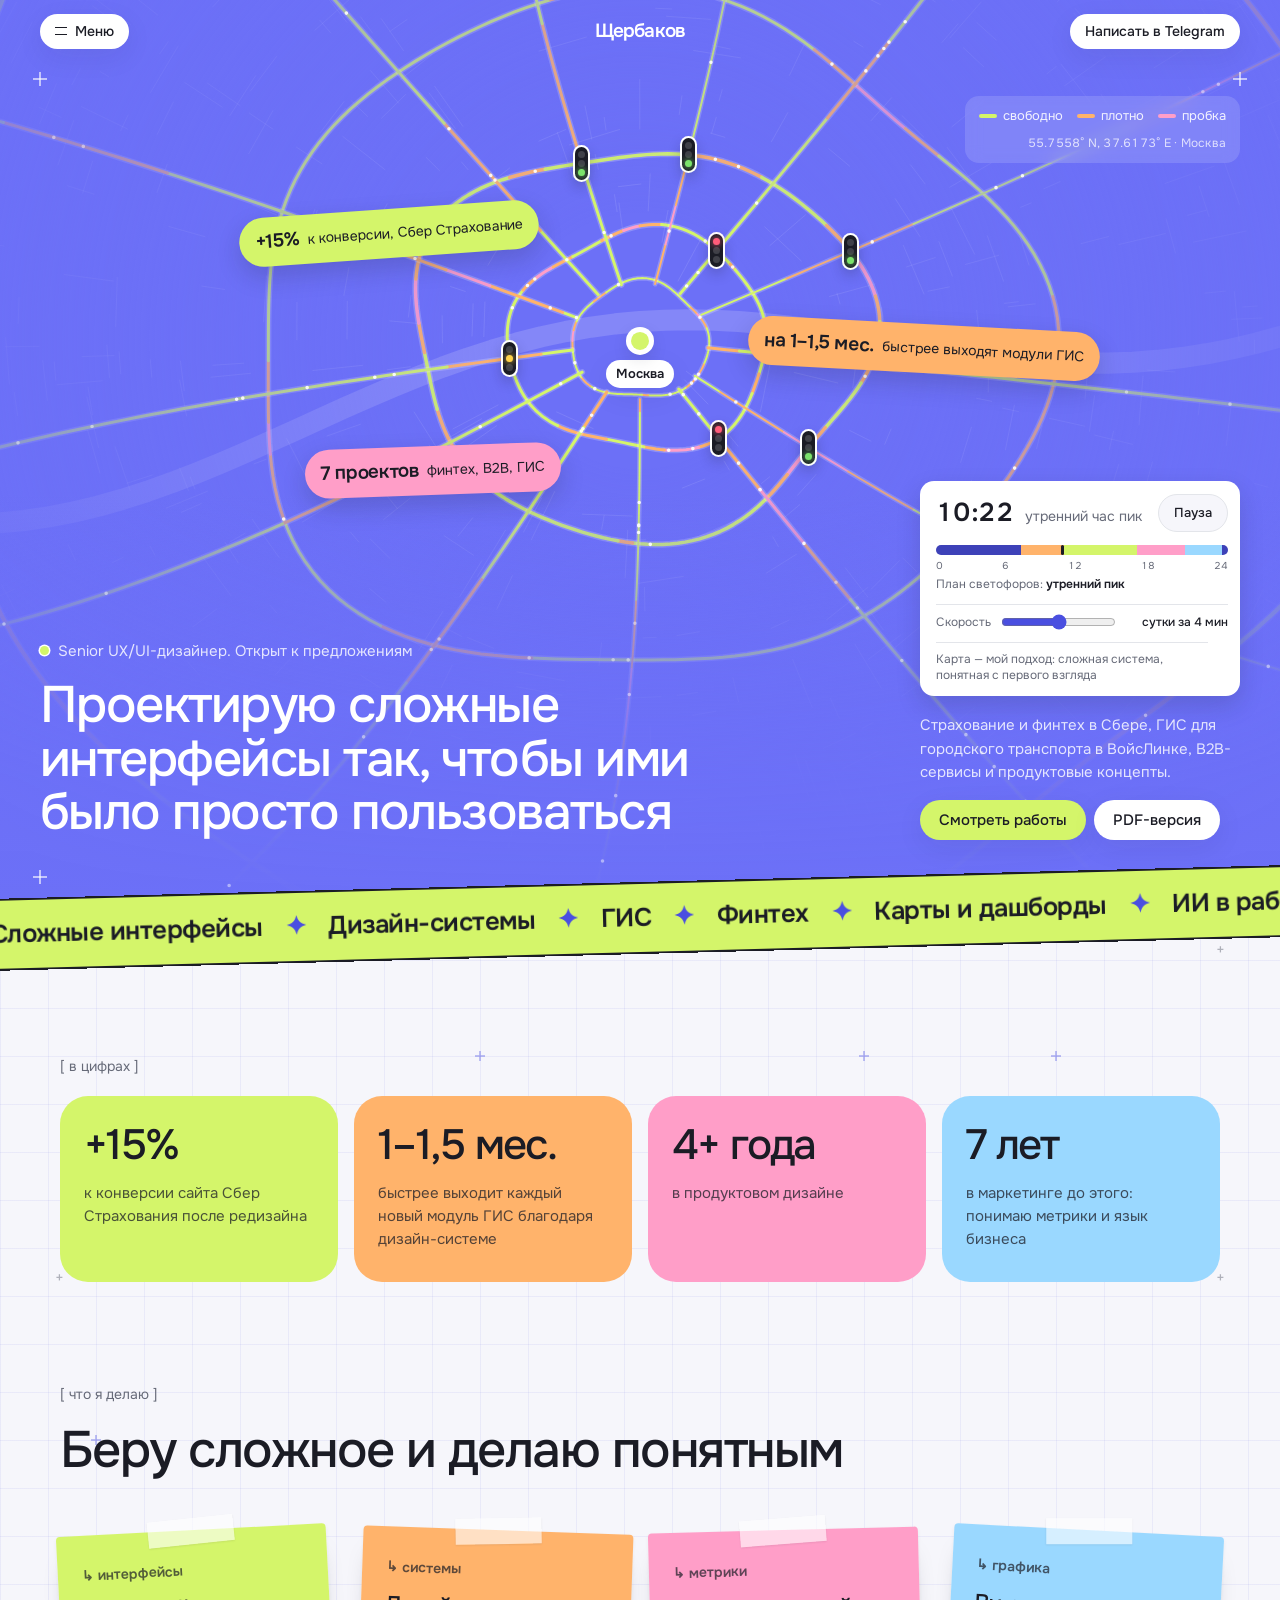
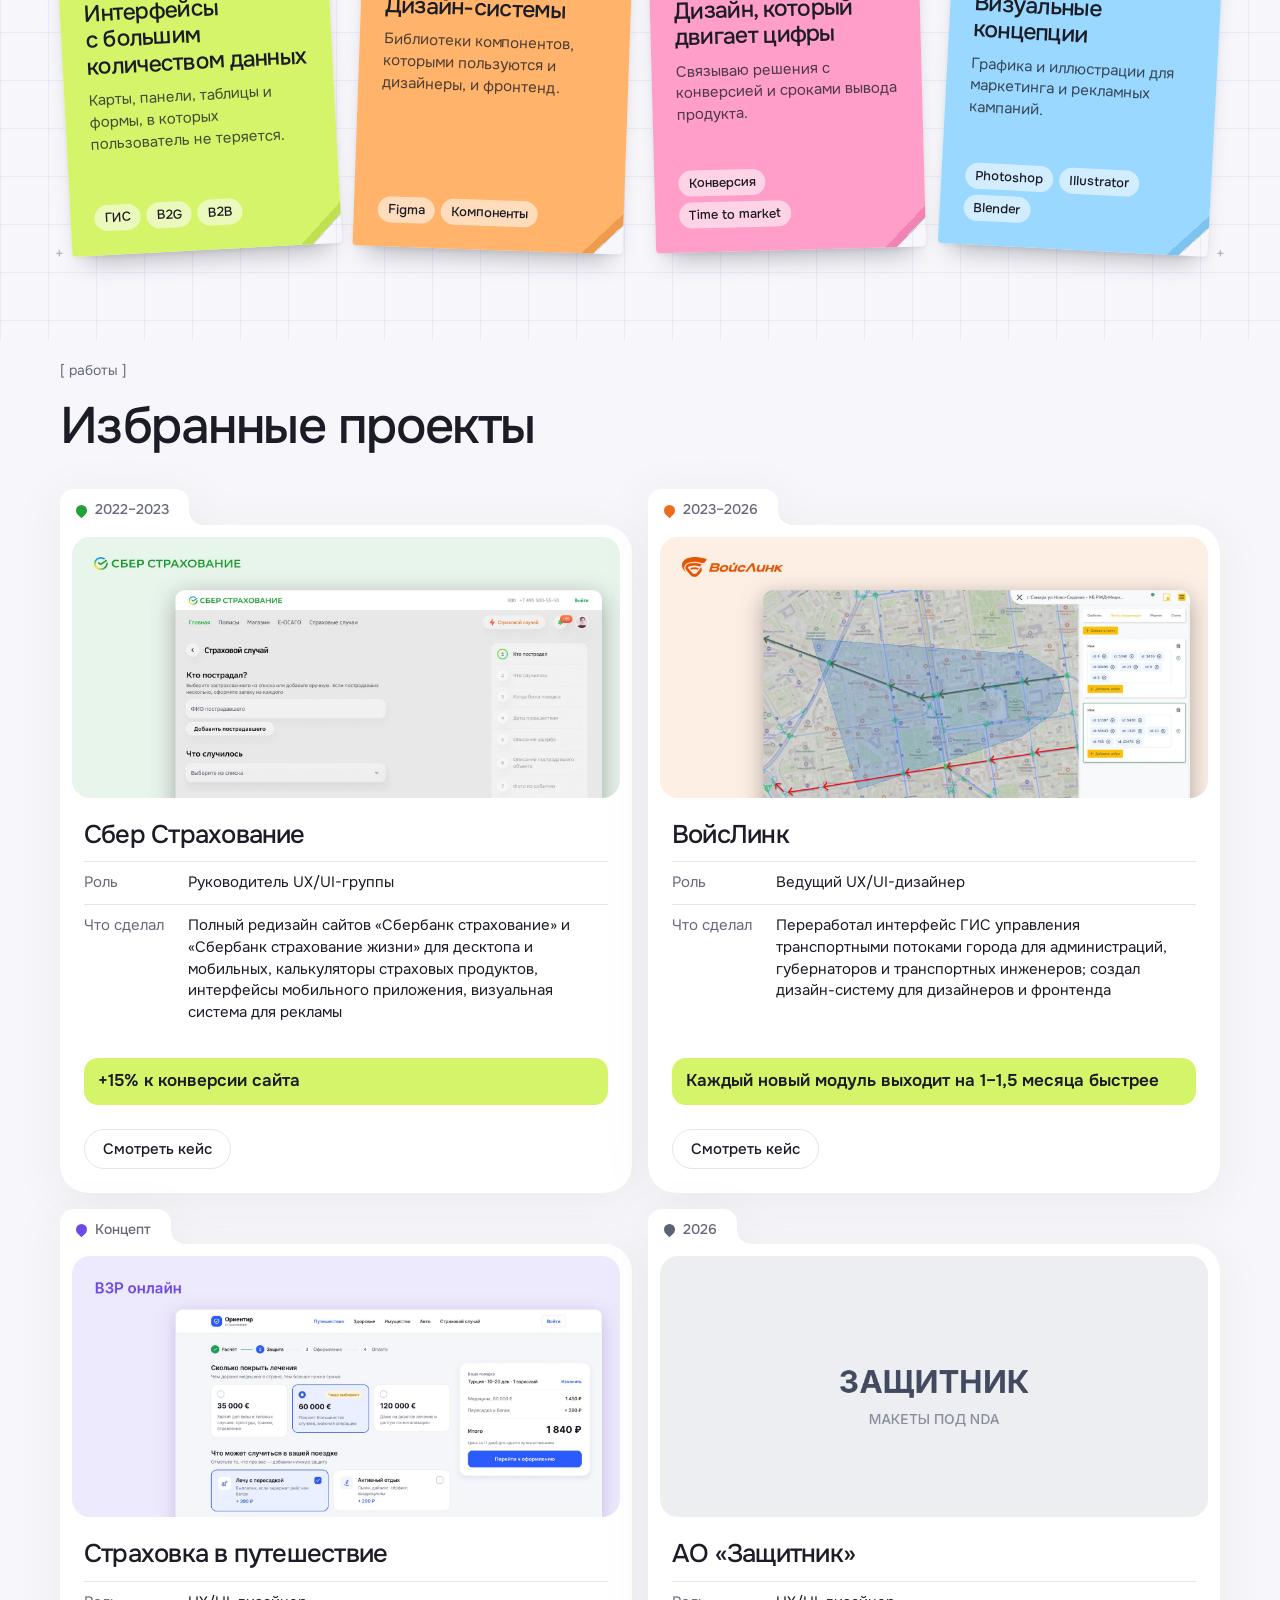
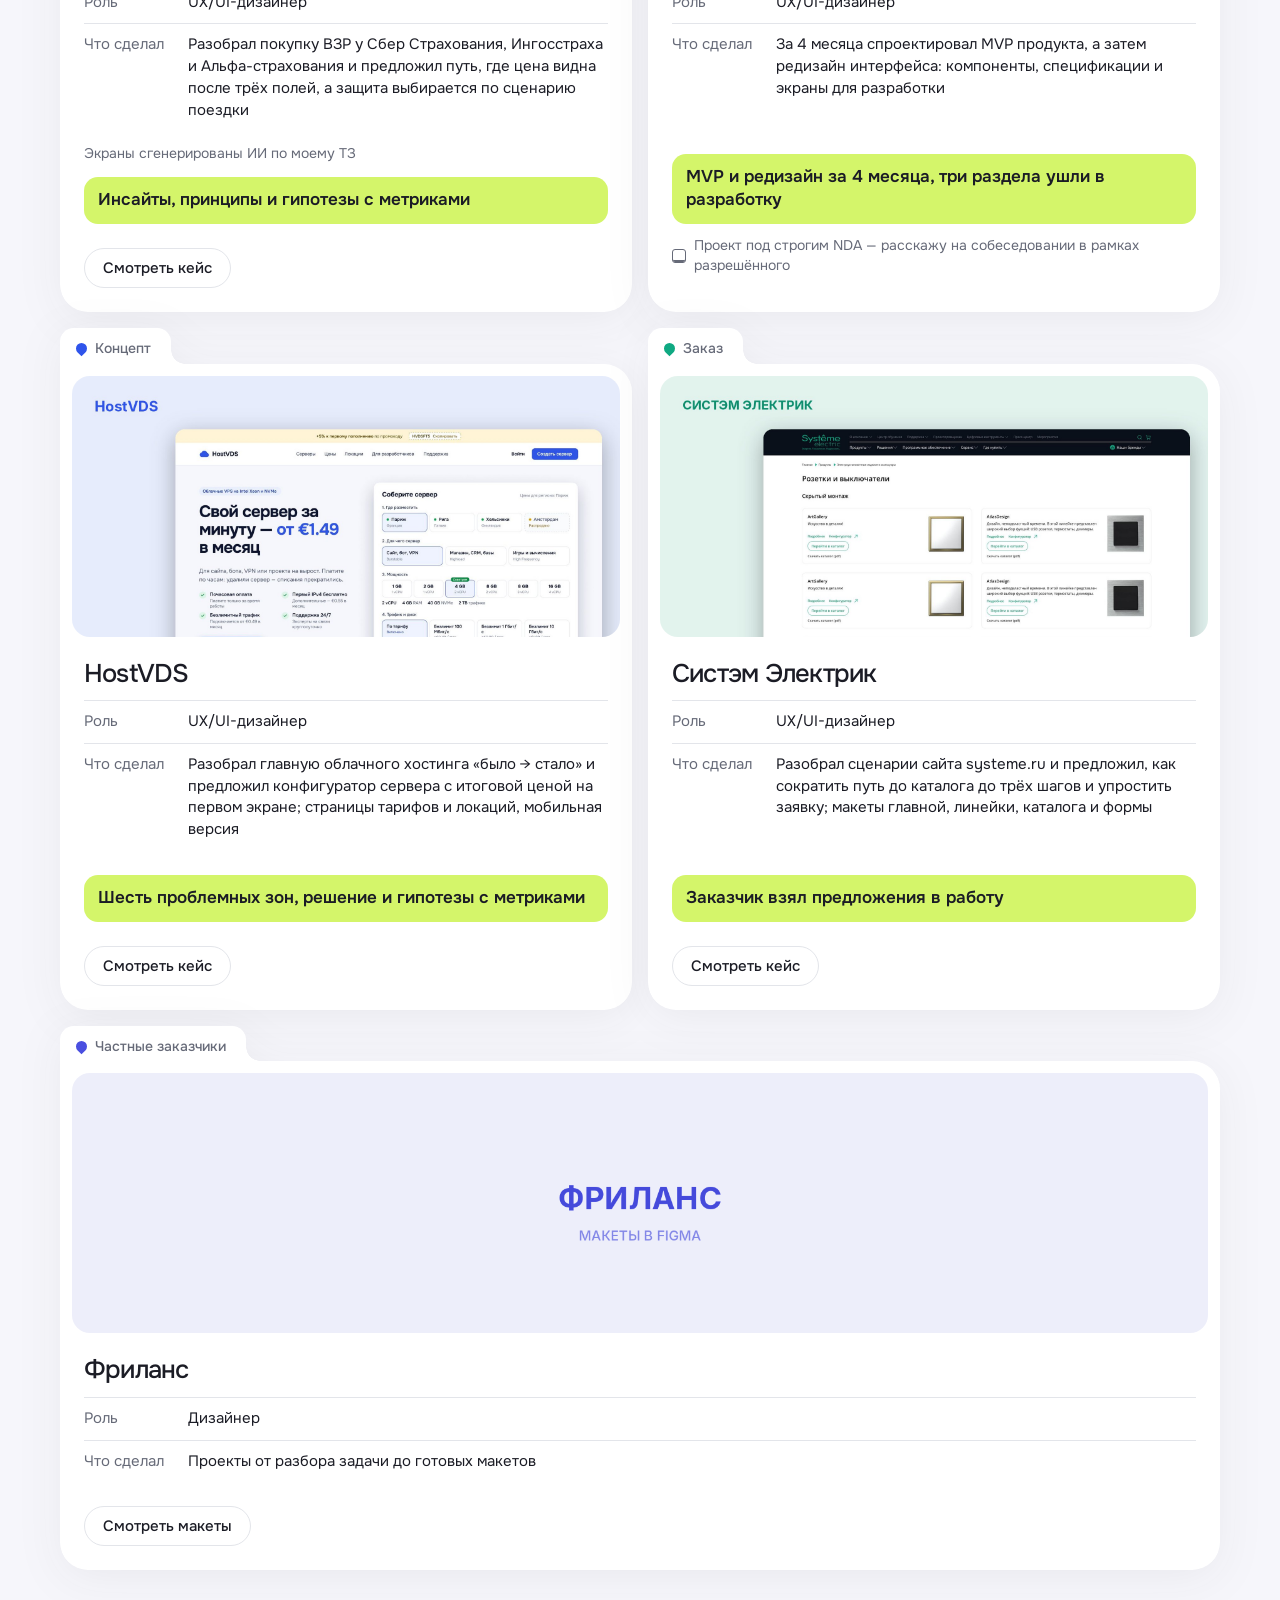
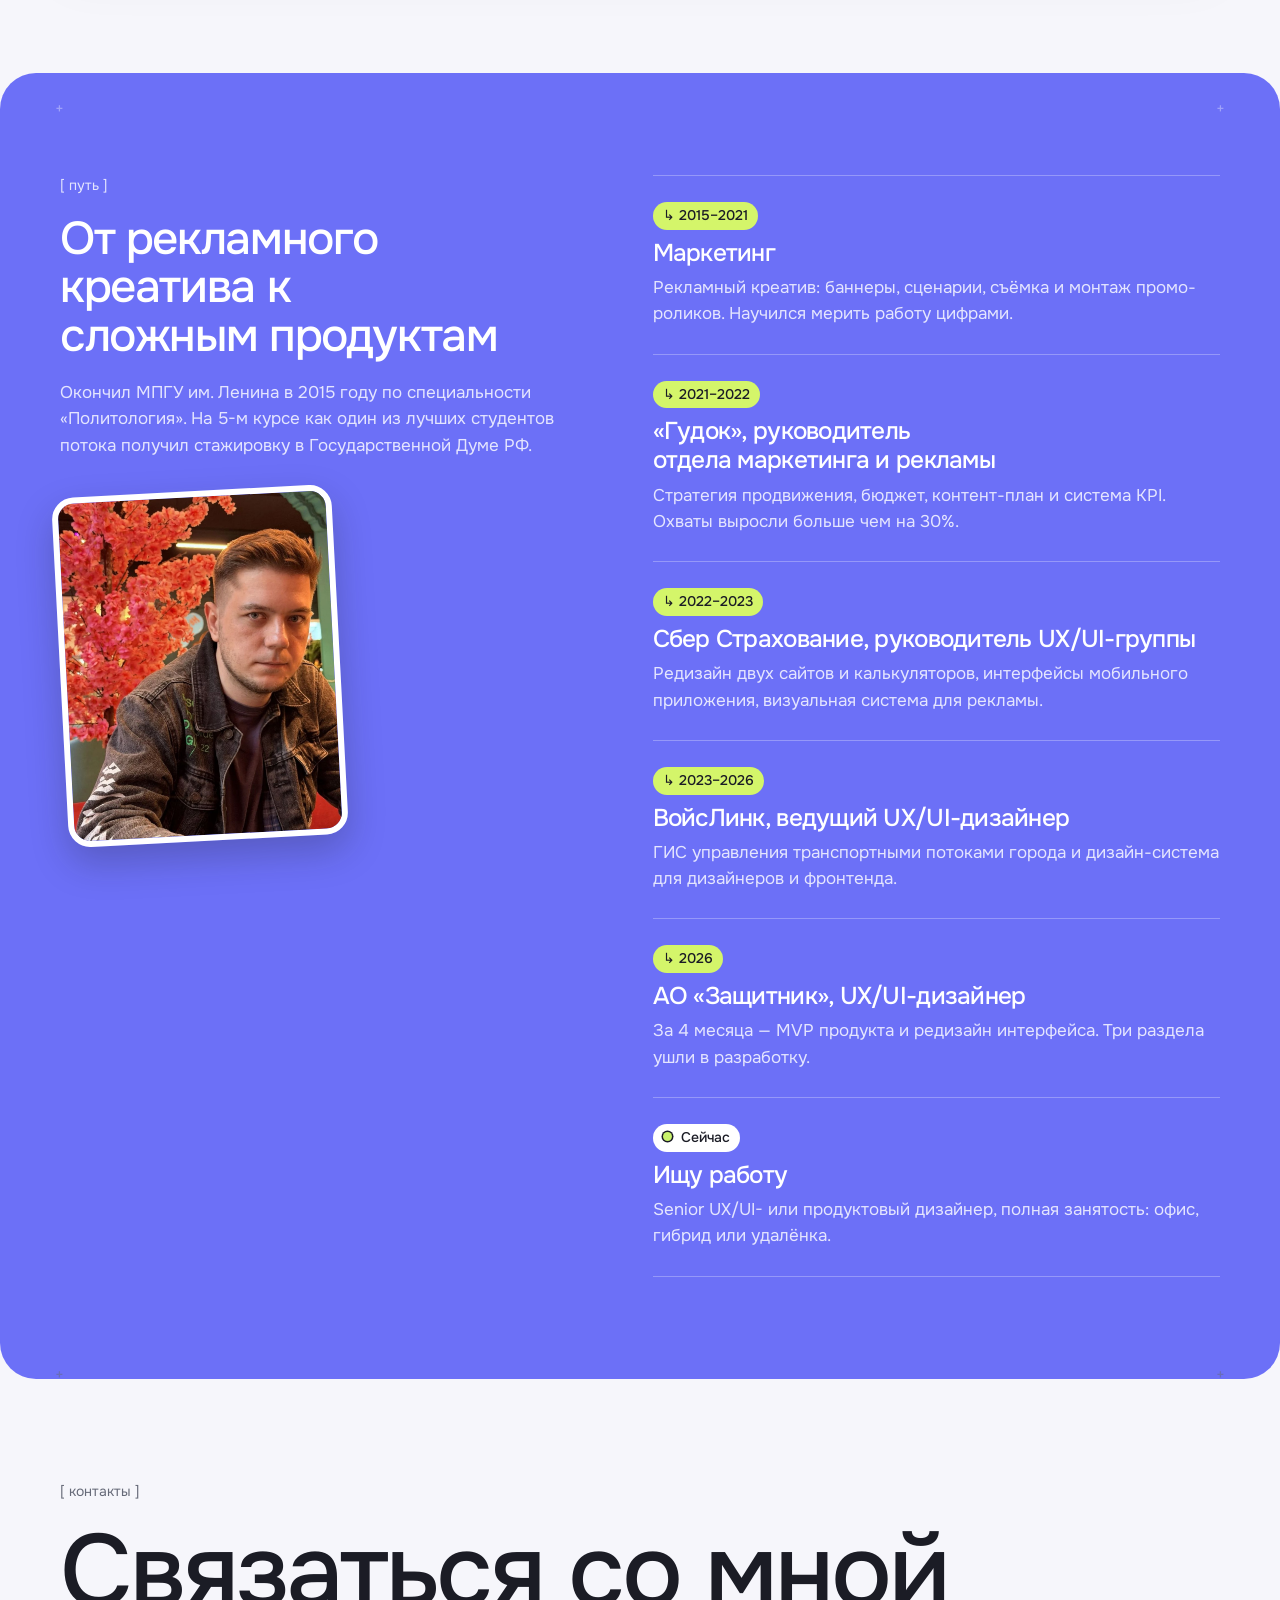
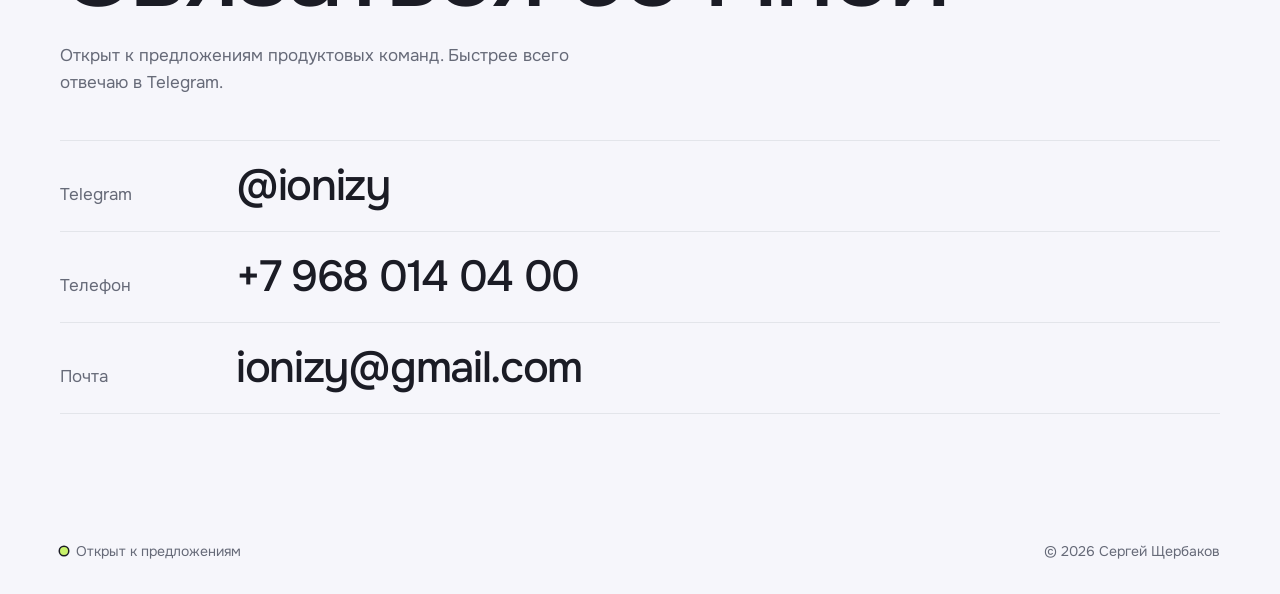
==== commit aaa586da: "выравнивание плашек" ====
--- a/index.html
+++ b/index.html
@@ -19,7 +19,7 @@
     <link rel="preconnect" href="https://fonts.googleapis.com">
     <link rel="preconnect" href="https://fonts.gstatic.com" crossorigin>
     <link href="https://fonts.googleapis.com/css2?family=Onest:wght@400;500;600&display=swap" rel="stylesheet">
-    <link rel="stylesheet" href="style.css?v=27">
+    <link rel="stylesheet" href="style.css?v=28">
 </head>
 <body>
 
@@ -222,8 +222,8 @@
                             <div><dt>Роль</dt><dd>UX/UI-дизайнер</dd></div>
                             <div><dt>Что сделал</dt><dd>Разобрал покупку ВЗР у Сбер Страхования, Ингосстраха и Альфа-страхования и предложил путь, где цена видна после трёх полей, а защита выбирается по сценарию поездки</dd></div>
                         </dl>
+                        <p class="folder-ai">Экраны сгенерированы ИИ по моему ТЗ</p>
                         <p class="folder-result">Инсайты, принципы и гипотезы с метриками</p>
-                        <p class="folder-ai">Экраны сгенерированы ИИ по моему ТЗ</p>
                         <a class="pill pill-line folder-link" href="case-vzr.html">Смотреть кейс</a>
                     </div>
                 </article>
--- a/style.css
+++ b/style.css
@@ -1865,7 +1865,12 @@
 .folder-zs .folder-cover img:hover { transform: none; }
 
 /* пометка про экраны, сделанные ИИ */
-.folder-ai { font-size: 14px; color: var(--muted); margin: 10px 0 0; }
+.folder-ai { font-size: 14px; color: var(--muted); margin-top: -12px; margin-bottom: 12px; }
+
+/* лаймовые плашки в одном ряду карточек — на одной линии */
+.folder-body > .folder-result { margin-top: auto; }
+.folder-body > .folder-link { margin-top: 0; }
+.folder-body > p.folder-nda { margin-top: 12px; margin-bottom: 12px; min-height: 40px; line-height: 1.4; }
 
 /* ===================== Светофоры на схеме ===================== */
 .tl-layer {
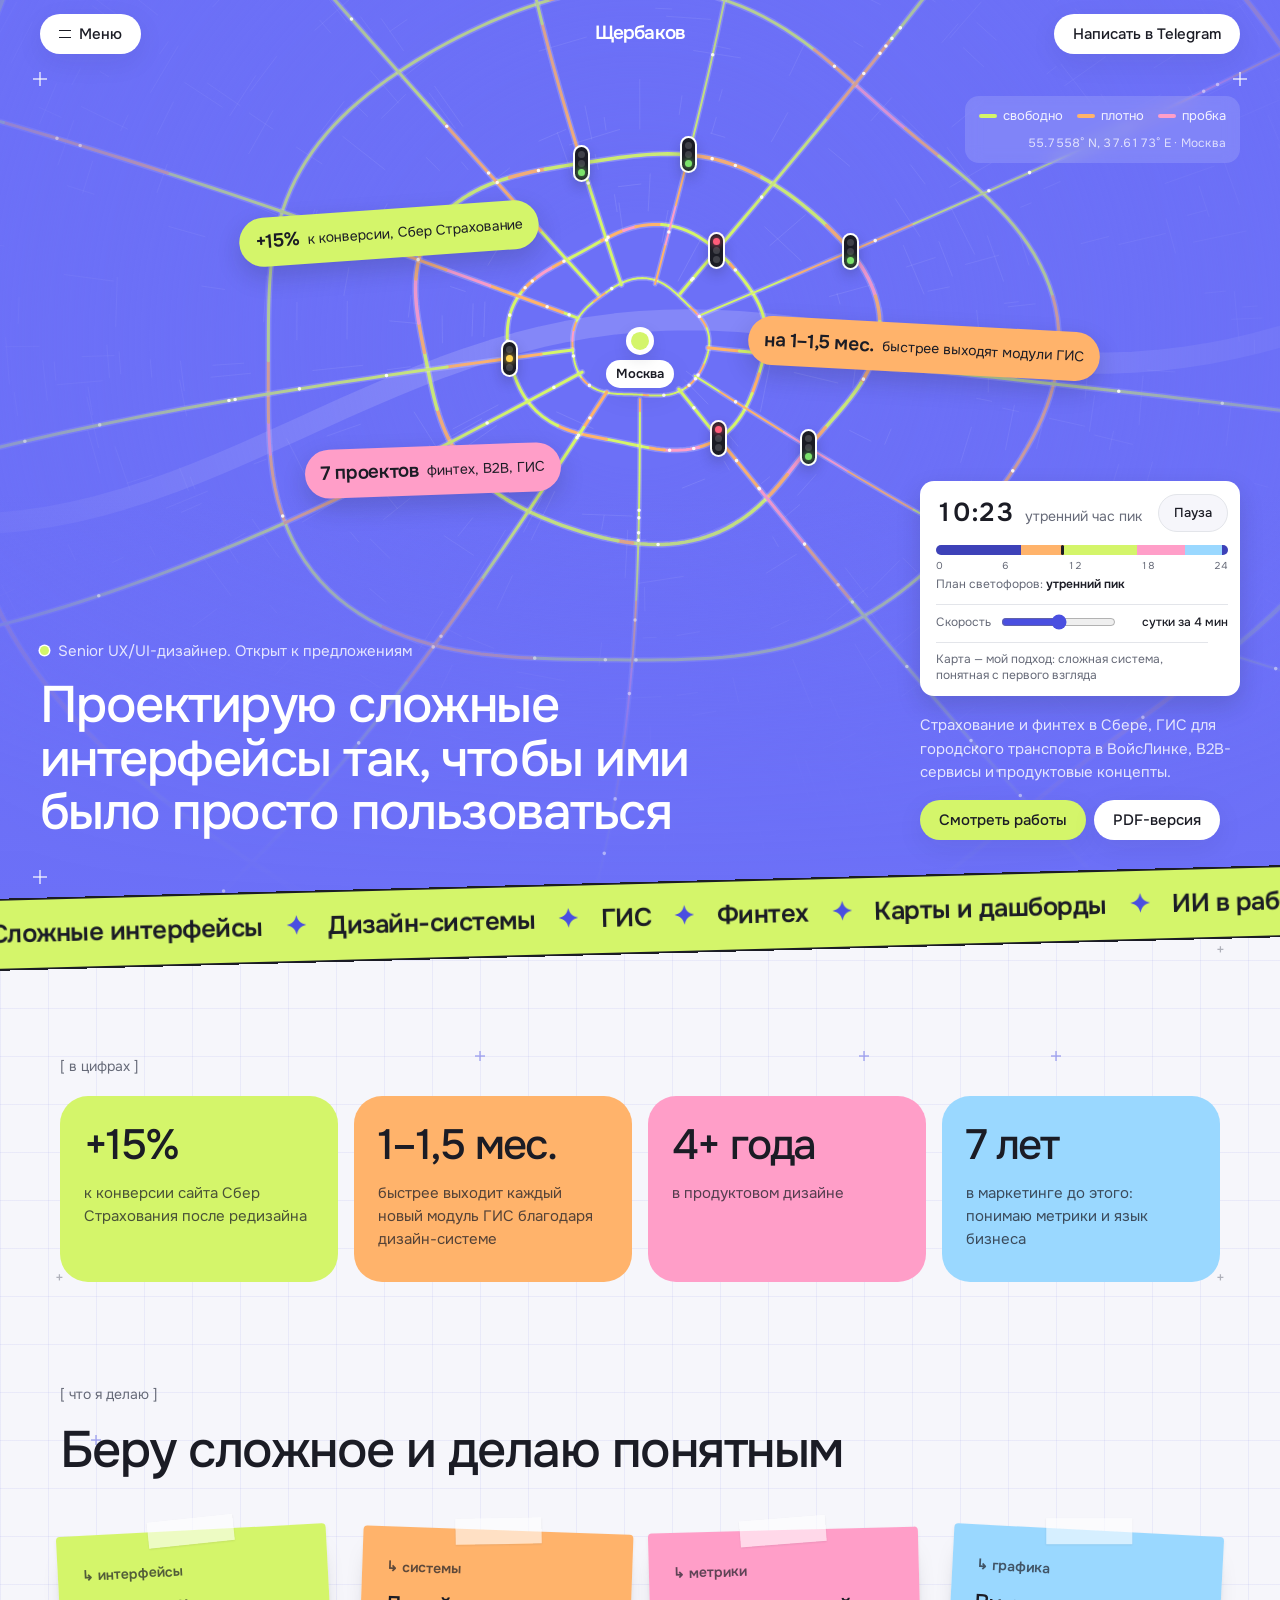
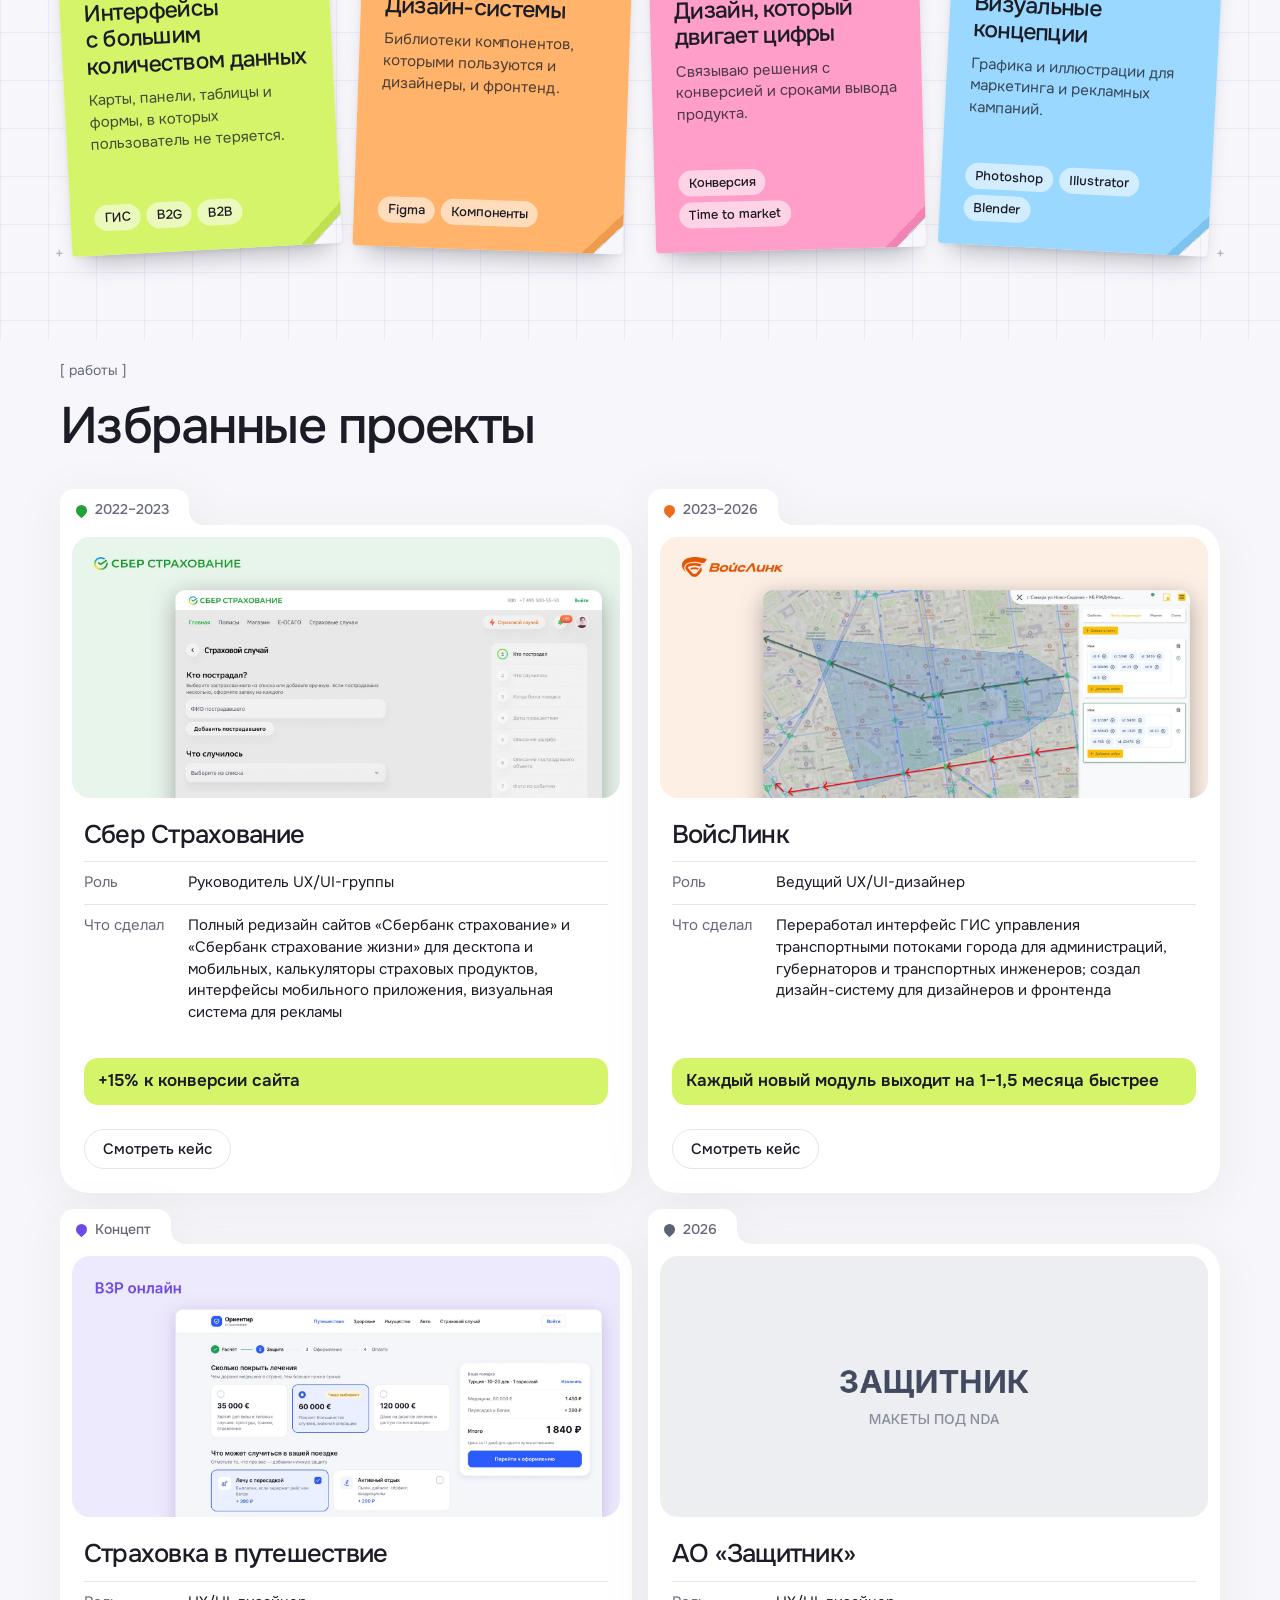
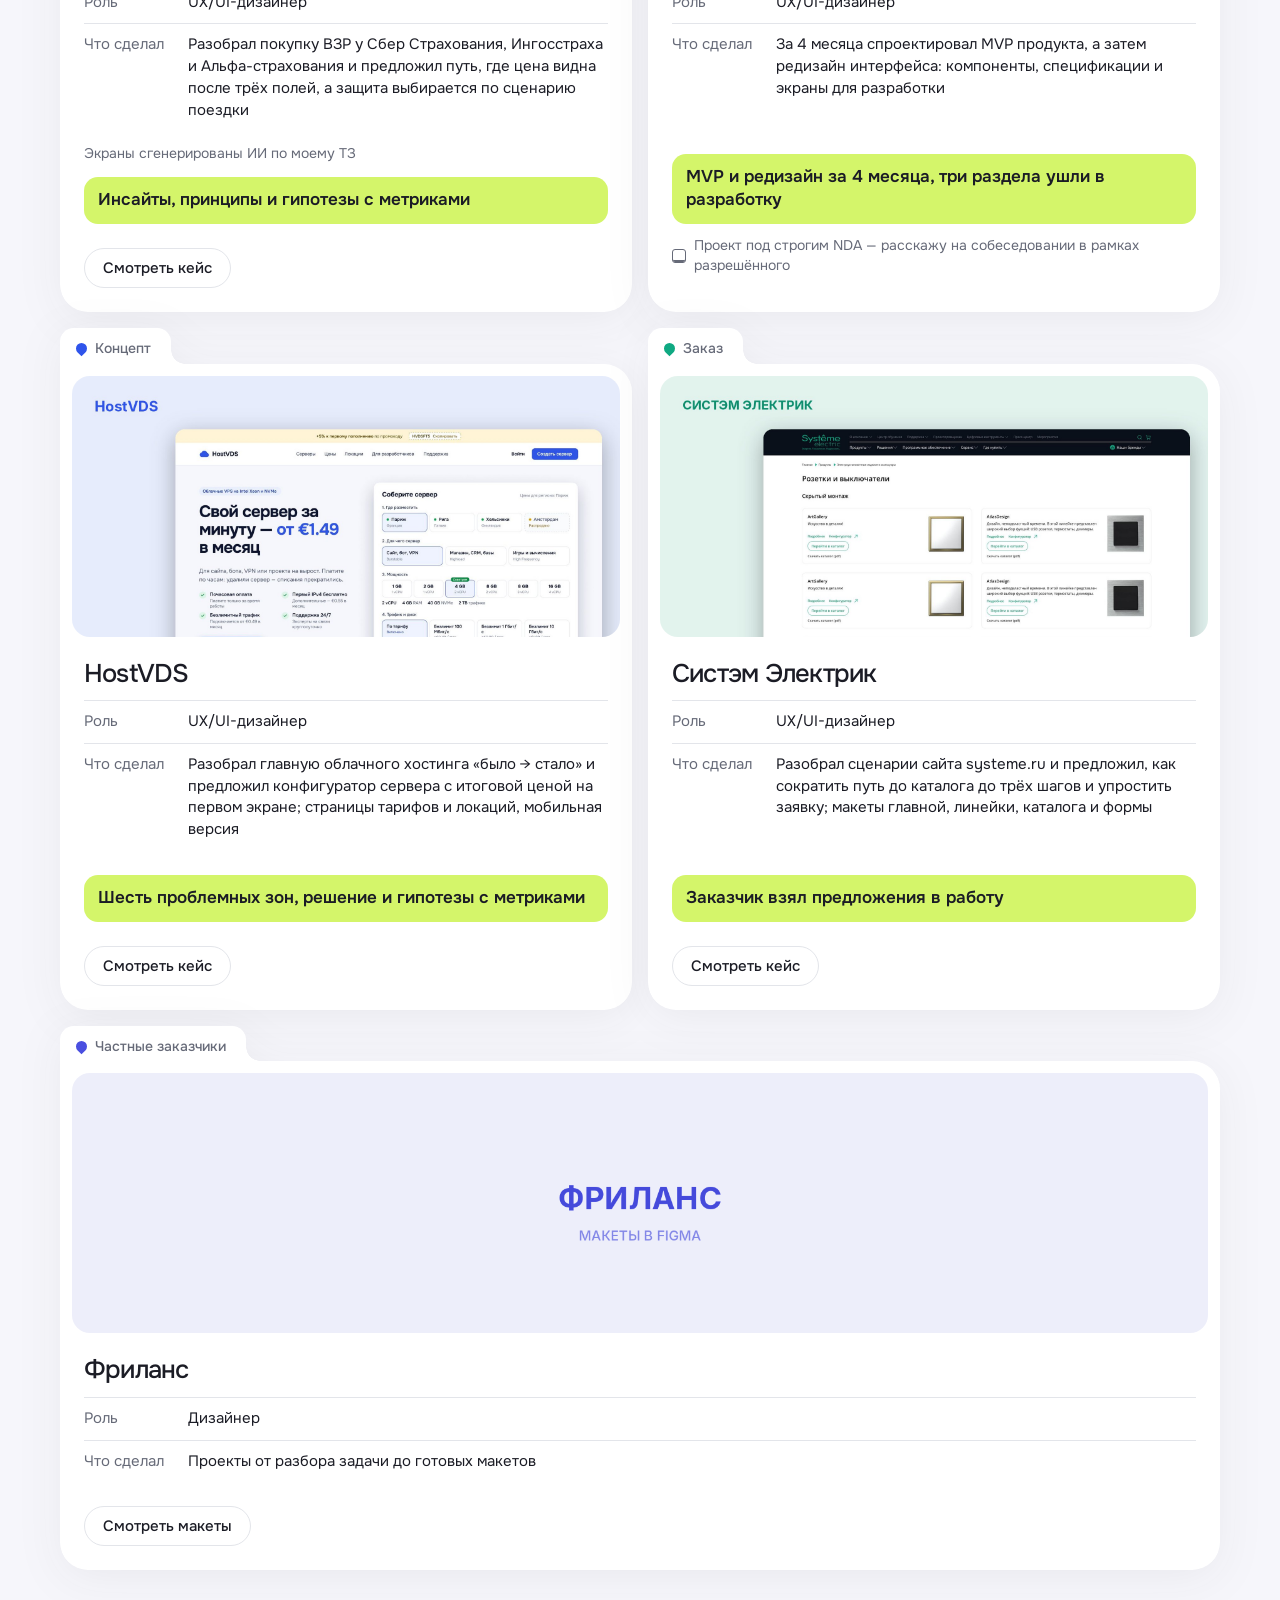
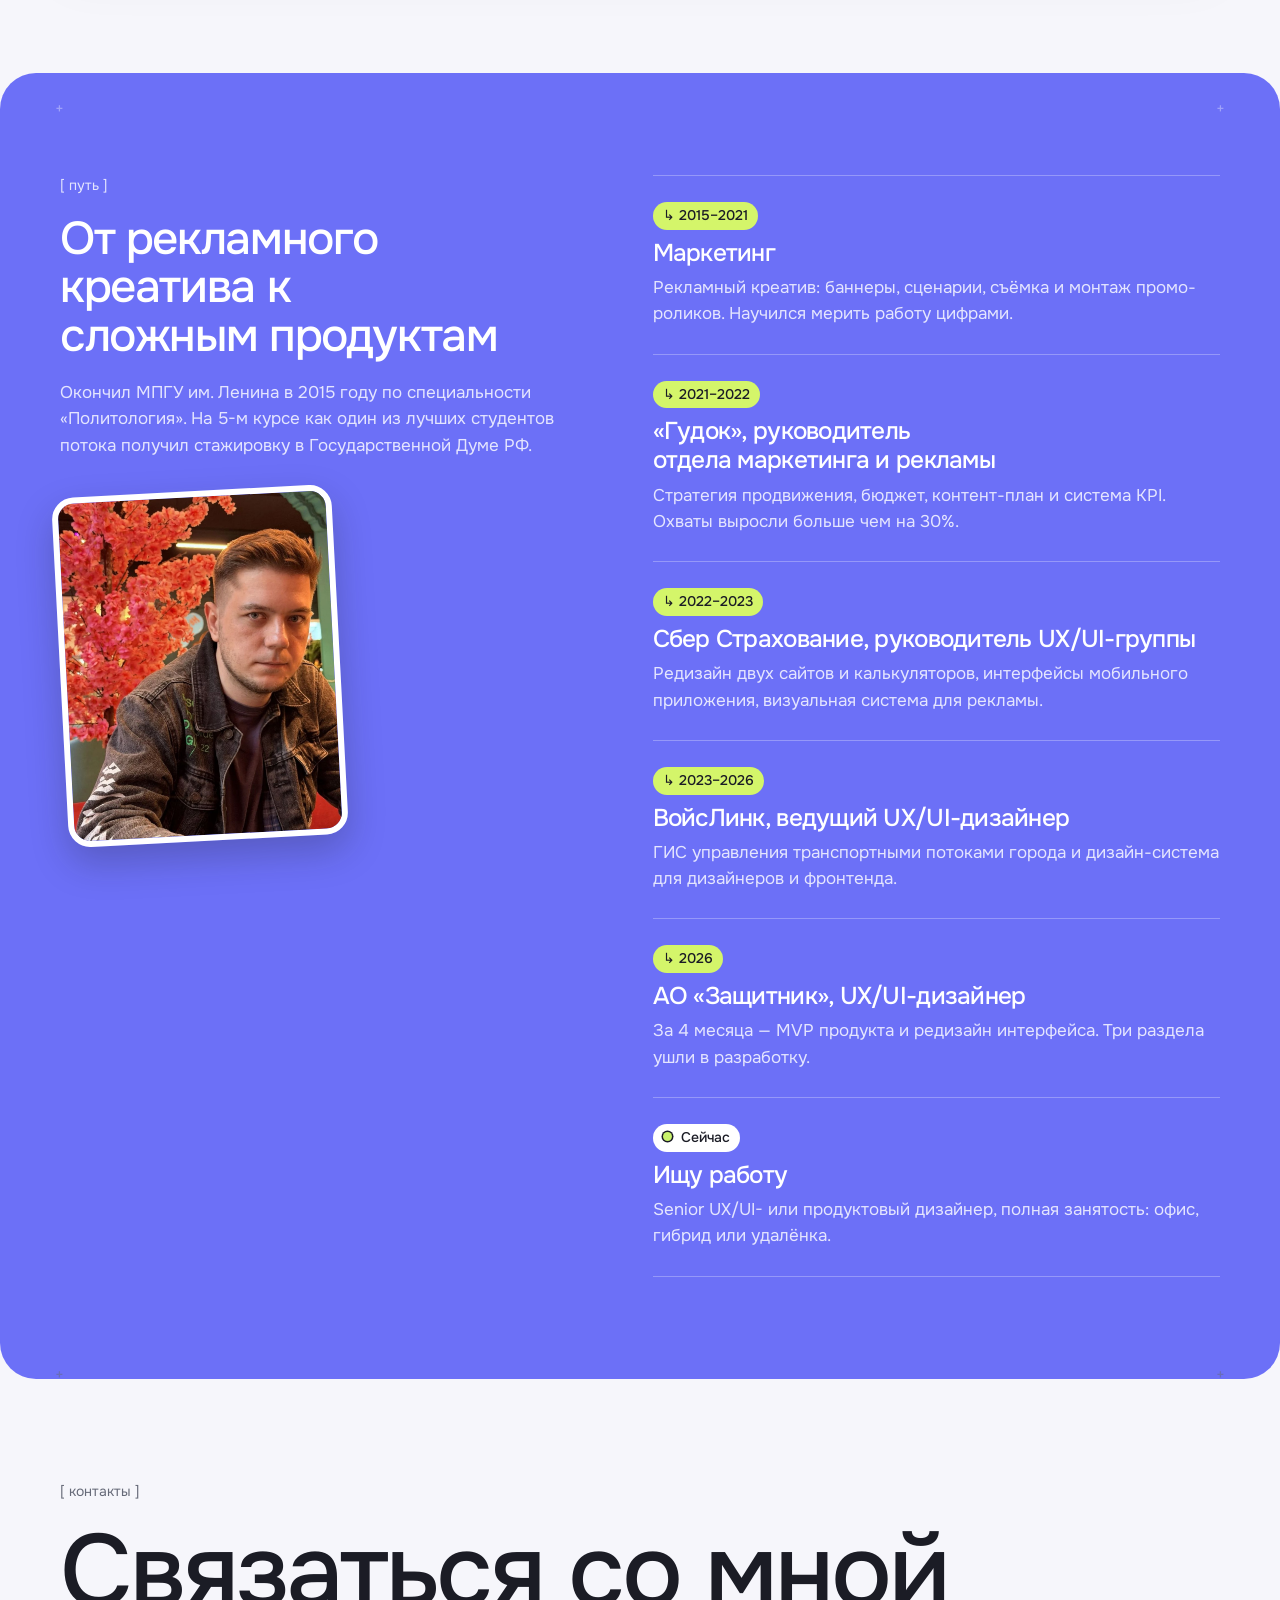
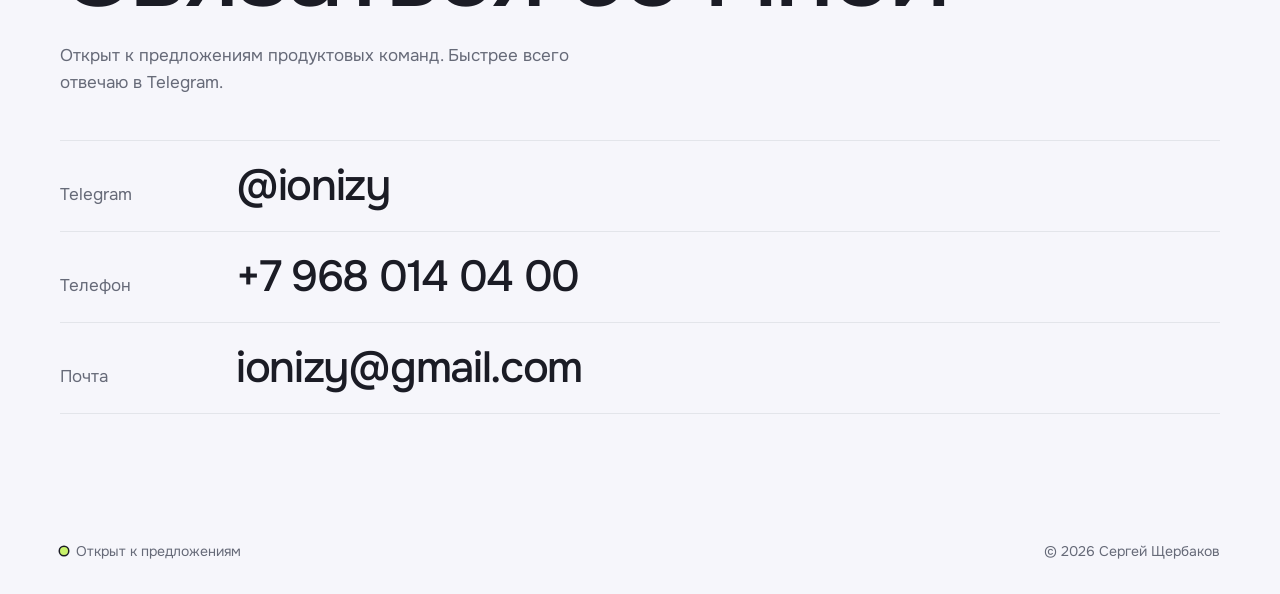
==== commit 35c92f7b: "Кнопки одного размера" ====
--- a/index.html
+++ b/index.html
@@ -19,7 +19,7 @@
     <link rel="preconnect" href="https://fonts.googleapis.com">
     <link rel="preconnect" href="https://fonts.gstatic.com" crossorigin>
     <link href="https://fonts.googleapis.com/css2?family=Onest:wght@400;500;600&display=swap" rel="stylesheet">
-    <link rel="stylesheet" href="style.css?v=28">
+    <link rel="stylesheet" href="style.css?v=29">
 </head>
 <body>
 
--- a/style.css
+++ b/style.css
@@ -208,8 +208,8 @@
 
 .topbar > .pill {
     justify-self: end;
-    padding: 8px 14px;
-    font-size: 14px;
+    padding: 10px 18px;
+    font-size: 15px;
 }
 
 .wordmark {
@@ -225,8 +225,8 @@
 }
 
 .menu-toggle {
-    padding: 8px 14px;
-    font-size: 14px;
+    padding: 10px 18px;
+    font-size: 15px;
 }
 
 .menu-icon {
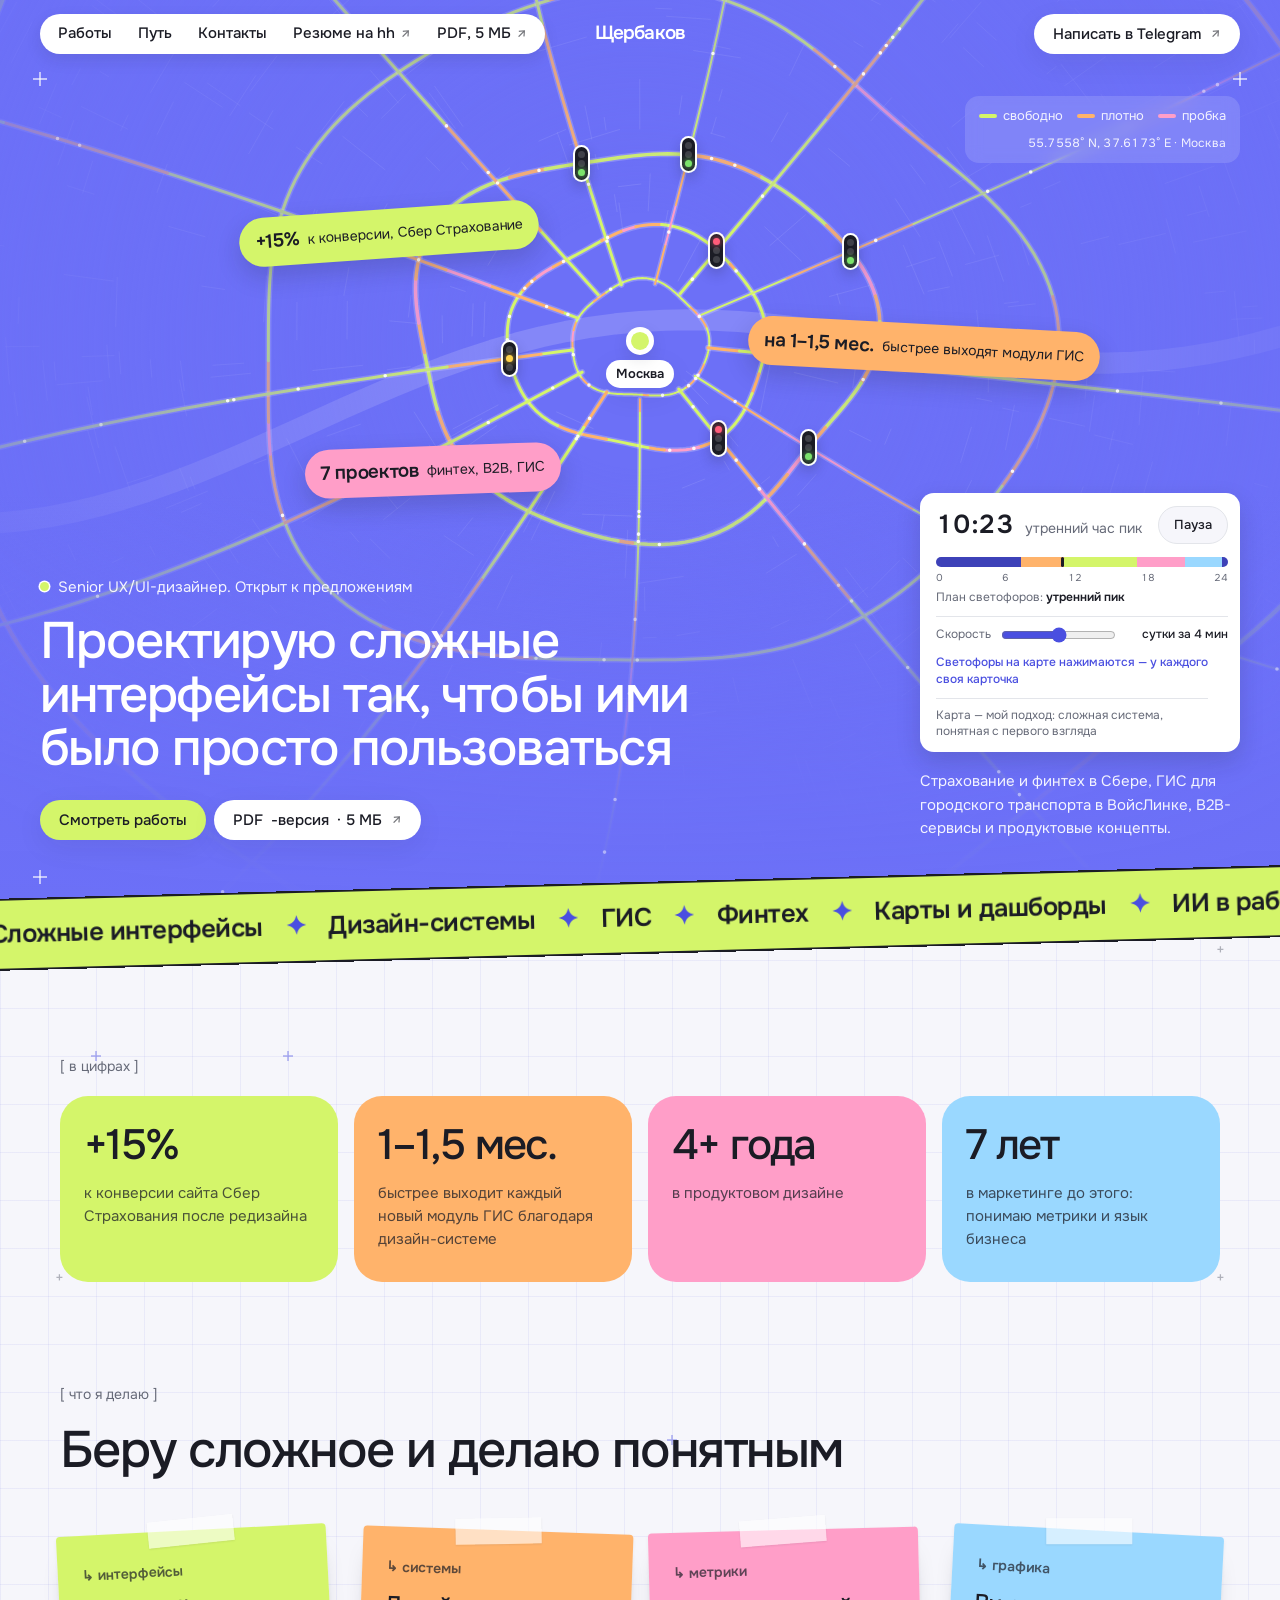
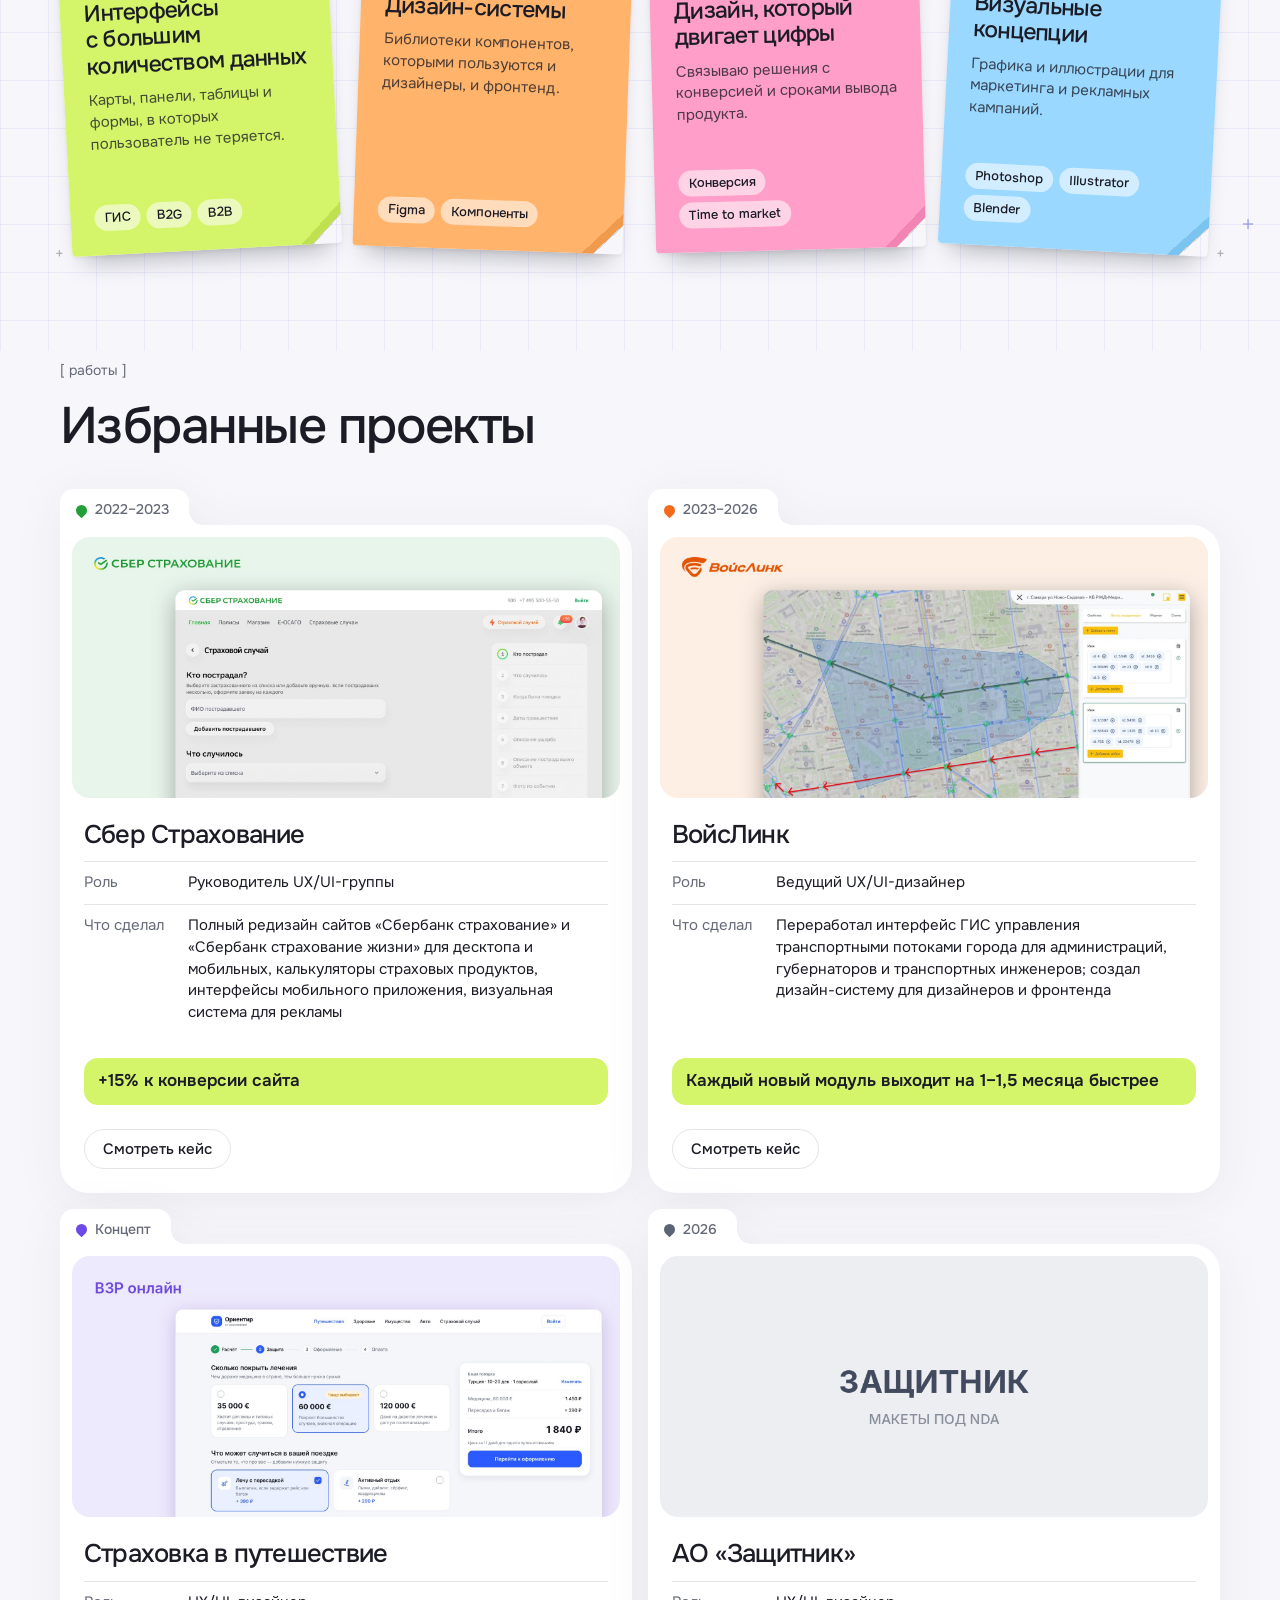
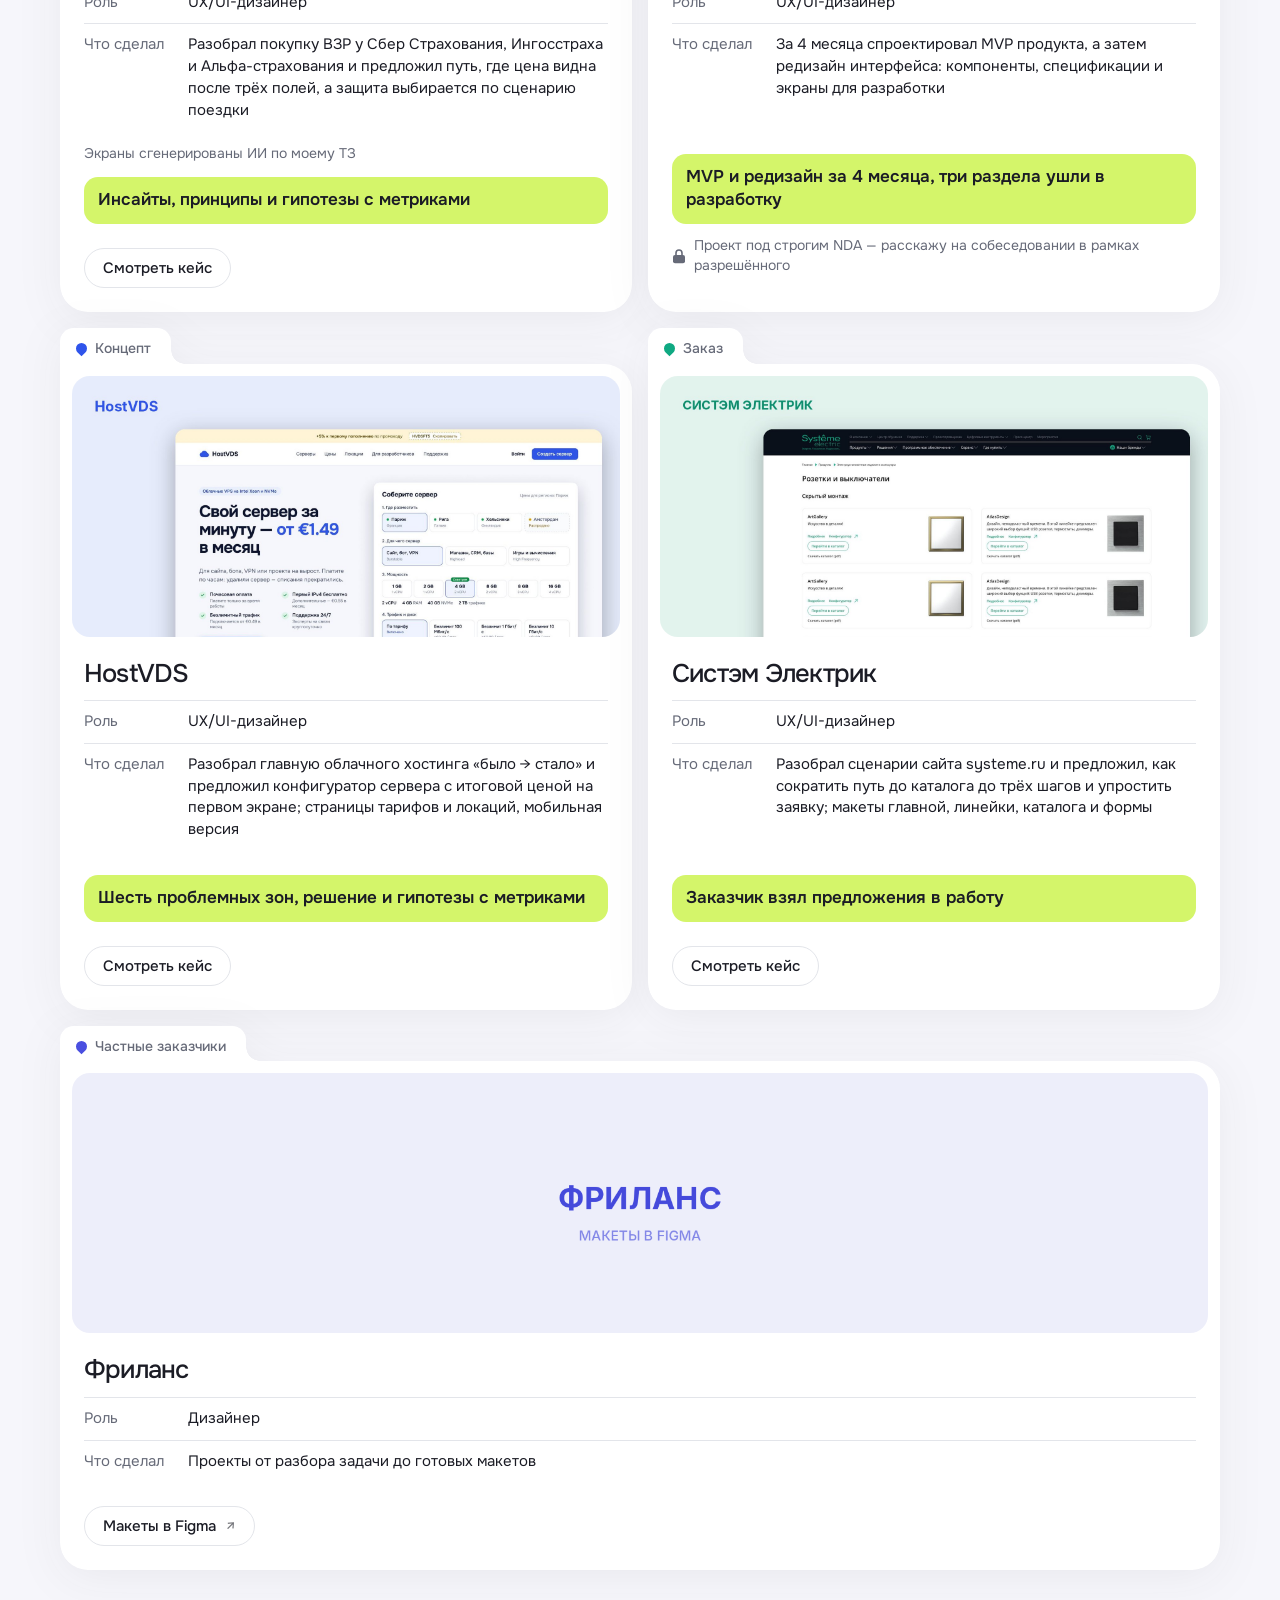
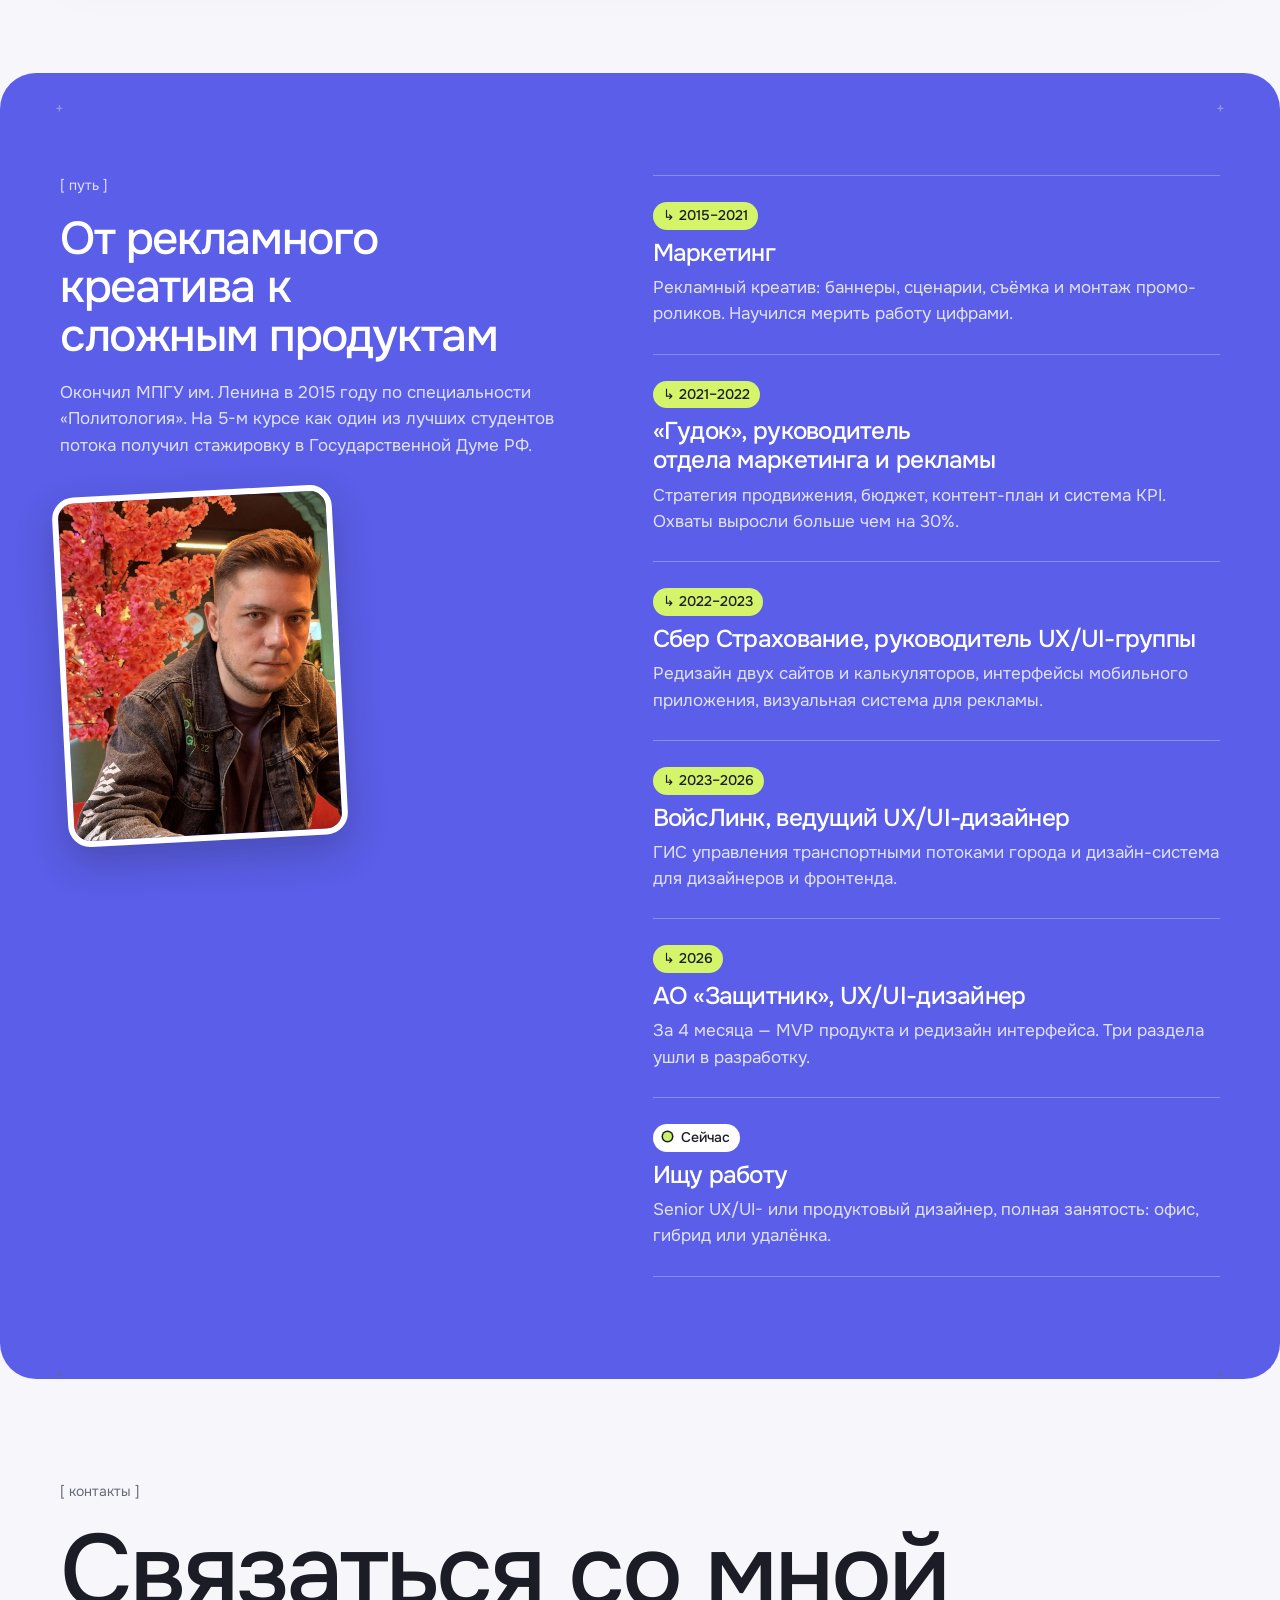
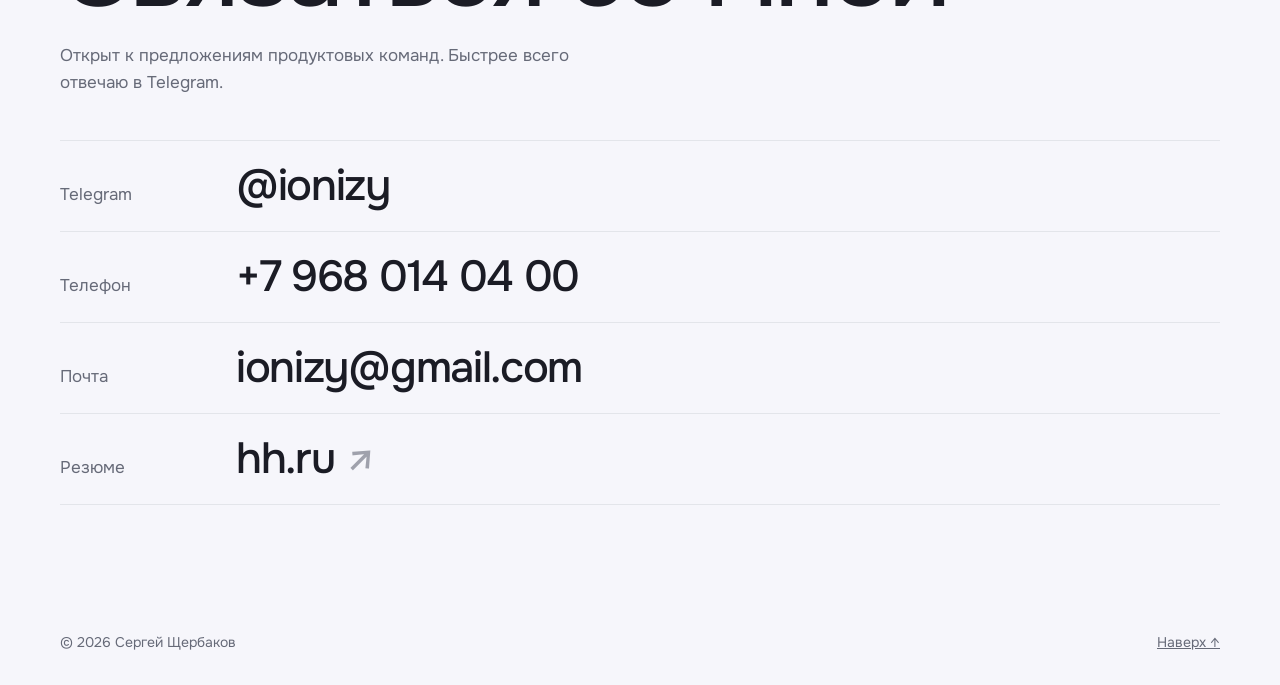
==== commit 8ed93002: "ux правки" ====
--- a/index.html
+++ b/index.html
@@ -19,7 +19,7 @@
     <link rel="preconnect" href="https://fonts.googleapis.com">
     <link rel="preconnect" href="https://fonts.gstatic.com" crossorigin>
     <link href="https://fonts.googleapis.com/css2?family=Onest:wght@400;500;600&display=swap" rel="stylesheet">
-    <link rel="stylesheet" href="style.css?v=29">
+    <link rel="stylesheet" href="style.css?v=34">
 </head>
 <body>
 
@@ -36,11 +36,12 @@
                 <a href="#work">Работы</a>
                 <a href="#route">Путь</a>
                 <a href="#contacts">Контакты</a>
-                <a href="portfolio.pdf" target="_blank" rel="noopener noreferrer">PDF-версия</a>
+                <a href="https://hh.ru/resume/530fcd66ff10852aff0039ed1f52454b42476e" target="_blank" rel="noopener noreferrer">Резюме на hh <span class="ext" aria-hidden="true">↗</span></a>
+                <a href="portfolio.pdf" target="_blank" rel="noopener noreferrer">PDF, 5 МБ <span class="ext" aria-hidden="true">↗</span></a>
             </nav>
         </div>
         <a href="#top" class="wordmark">Щербаков</a>
-        <a href="https://t.me/ionizy" class="pill" target="_blank" rel="noopener noreferrer">Написать в Telegram</a>
+        <a href="https://t.me/ionizy" class="pill" target="_blank" rel="noopener noreferrer">Написать в Telegram <span class="ext" aria-hidden="true">↗</span></a>
     </header>
 
     <main id="top">
@@ -82,6 +83,10 @@
                 <div class="hero-text">
                     <p class="hero-role"><span class="status-dot" aria-hidden="true"></span>Senior UX/UI-дизайнер. Открыт к предложениям</p>
                     <h1>Проектирую сложные интерфейсы так, чтобы ими было просто пользоваться</h1>
+                    <div class="hero-actions">
+                        <a href="#work" class="pill pill-dark">Смотреть работы</a>
+                        <a href="portfolio.pdf" class="pill" target="_blank" rel="noopener noreferrer">PDF<span class="hide-sm">-версия</span> · 5 МБ <span class="ext" aria-hidden="true">↗</span></a>
+                    </div>
                 </div>
                 <div class="hero-side">
                     <!-- часы ускоренных суток -->
@@ -98,13 +103,10 @@
                             <input class="sim-speed-input" type="range" min="0" max="4" step="1" value="2" aria-describedby="sim-note">
                             <span class="sim-note" id="sim-note">сутки за 4 мин</span>
                         </label>
+                        <p class="sim-hint">Светофоры на карте нажимаются — у каждого своя карточка</p>
                         <p class="sim-motto">Карта — мой подход: сложная система, понятная с первого взгляда</p>
                     </div>
                     <p>Страхование и финтех в Сбере, ГИС для городского транспорта в ВойсЛинке, B2B-сервисы и продуктовые концепты.</p>
-                    <div class="hero-actions">
-                        <a href="#work" class="pill pill-dark">Смотреть работы</a>
-                        <a href="portfolio.pdf" class="pill" target="_blank" rel="noopener noreferrer">PDF-версия</a>
-                    </div>
                 </div>
             </div>
         </section>
@@ -287,7 +289,7 @@
                             <div><dt>Роль</dt><dd>Дизайнер</dd></div>
                             <div><dt>Что сделал</dt><dd>Проекты от разбора задачи до готовых макетов</dd></div>
                         </dl>
-                        <a class="pill pill-line folder-link" href="https://www.figma.com/design/rB2tL3rSCTp4kgsamEe9Dk/Freelance?node-id=1-3142&t=pcoCMW6LA8TJE9wA-1" target="_blank" rel="noopener noreferrer">Смотреть макеты</a>
+                        <a class="pill pill-line folder-link" href="https://www.figma.com/design/rB2tL3rSCTp4kgsamEe9Dk/Freelance?node-id=1-3142&t=pcoCMW6LA8TJE9wA-1" target="_blank" rel="noopener noreferrer">Макеты в Figma <span class="ext" aria-hidden="true">↗</span></a>
                     </div>
                 </article>
             </div>
@@ -356,15 +358,19 @@
                     <span>Почта</span>
                     <a href="mailto:ionizy@gmail.com">ionizy@gmail.com</a>
                 </li>
+                <li>
+                    <span>Резюме</span>
+                    <a href="https://hh.ru/resume/530fcd66ff10852aff0039ed1f52454b42476e" target="_blank" rel="noopener noreferrer">hh.ru <span class="ext" aria-hidden="true">↗</span></a>
+                </li>
             </ul>
         </section>
     </main>
 
     <footer class="footer">
-        <p><span class="status-dot" aria-hidden="true"></span>Открыт к предложениям</p>
         <p>© 2026 Сергей Щербаков</p>
+        <p><a href="#top">Наверх ↑</a></p>
     </footer>
 
-    <script src="script.js?v=16"></script>
+    <script src="script.js?v=17"></script>
 </body>
 </html>
--- a/style.css
+++ b/style.css
@@ -2228,3 +2228,125 @@
 
 /* подложка: только сетка и крестики */
 .gis-road { display: none; }
+
+
+/* ===================== Юзабилити-проход ===================== */
+/* значок внешней ссылки */
+.ext { display: inline-block; margin-left: 2px; font-size: 0.9em; opacity: 0.6; }
+
+/* десктоп: разделы прямо в шапке вместо кнопки «Меню» */
+@media (min-width: 901px) {
+    .menu-toggle { display: none; }
+    .menu-panel,
+    .menu-panel[hidden] {
+        position: static;
+        display: flex;
+        min-width: 0;
+        padding: 0 6px;
+        height: 40px;
+        align-items: center;
+        gap: 2px;
+        border-radius: 999px;
+        box-shadow: 0 6px 16px rgba(27, 28, 37, 0.10);
+    }
+    .menu-panel a {
+        padding: 6px 12px;
+        border-radius: 999px;
+        font-size: 15px;
+        white-space: nowrap;
+    }
+    .menu-panel a[href="#numbers"],
+    .menu-panel a[href="#skills"] { display: none; }
+}
+
+/* NDA: замок вместо квадратика, похожего на чекбокс */
+.folder-nda::before {
+    width: 14px;
+    height: 16px;
+    border: 0;
+    border-radius: 0;
+    box-shadow: none;
+    background: currentColor;
+    -webkit-mask: url("data:image/svg+xml,%3Csvg xmlns='http://www.w3.org/2000/svg' viewBox='0 0 14 16'%3E%3Cpath d='M4 7V5a3 3 0 0 1 6 0v2' fill='none' stroke='black' stroke-width='1.6'/%3E%3Crect x='1' y='7' width='12' height='8.2' rx='2' fill='black'/%3E%3C/svg%3E") center / contain no-repeat;
+    mask: url("data:image/svg+xml,%3Csvg xmlns='http://www.w3.org/2000/svg' viewBox='0 0 14 16'%3E%3Cpath d='M4 7V5a3 3 0 0 1 6 0v2' fill='none' stroke='black' stroke-width='1.6'/%3E%3Crect x='1' y='7' width='12' height='8.2' rx='2' fill='black'/%3E%3C/svg%3E") center / contain no-repeat;
+}
+
+/* подсказка про светофоры */
+.sim-hint {
+    grid-column: 1 / -1;
+    margin-top: 8px;
+    font-size: 12px;
+    line-height: 1.4;
+    color: var(--route);
+    font-weight: 500;
+}
+@media (prefers-reduced-motion: no-preference) {
+    .tl-layer .tl:first-child { animation: tl-ping 1.6s ease-out 1.5s 3; }
+}
+@keyframes tl-ping {
+    0%   { box-shadow: 0 0 0 0 rgba(255, 255, 255, 0.85); }
+    100% { box-shadow: 0 0 0 16px rgba(255, 255, 255, 0); }
+}
+
+/* кнопки героя под заголовком */
+.hero-text .hero-actions { margin-top: 24px; }
+
+/* подвал */
+.footer a { color: inherit; }
+
+/* телефон: короче путь до работ */
+@media (max-width: 600px) {
+    .numbers { grid-template-columns: repeat(2, minmax(0, 1fr)); gap: 10px; }
+    .number { padding: 18px 16px 20px; }
+    .number-value { font-size: 30px; }
+    .number .number-label { margin-top: 10px; font-size: 13px; line-height: 1.35; }
+
+    .sticker { min-height: 0; padding: 26px 20px 22px; }
+    .deck.stickers { gap: 24px; }
+
+    .sim-plan, .sim-speed { display: none; }
+}
+
+@media (max-width: 600px) {
+    .hide-sm { display: none; }
+    .callouts { padding-top: min(30vh, 220px); }
+    .hero-text .hero-actions { margin-top: 20px; }
+}
+
+
+/* ===================== Юзабилити-проход 2 ===================== */
+/* фиолетовый темнее: мелкий белый текст читается (контраст ≈ 5:1) */
+:root { --violet: #5A5EE8; }
+.hero-role, .hero-side { color: rgba(255, 255, 255, 0.92); }
+.coords { color: rgba(255, 255, 255, 0.9); }
+
+/* шапка получает подложку, когда под ней светлый контент */
+.topbar { transition: background-color 0.25s ease, box-shadow 0.25s ease, backdrop-filter 0.25s ease; }
+body.bar-solid .topbar,
+body.case-page.is-scrolled .topbar {
+    background: rgba(246, 246, 251, 0.82);
+    -webkit-backdrop-filter: blur(14px);
+    backdrop-filter: blur(14px);
+    box-shadow: 0 1px 0 rgba(27, 28, 37, 0.06);
+    padding-bottom: 10px;
+    padding-top: calc(10px + env(safe-area-inset-top, 0px));
+}
+body.bar-solid .menu-panel { box-shadow: 0 2px 8px rgba(27, 28, 37, 0.08); }
+
+/* вся карточка проекта — ссылка */
+.folder.is-clickable { cursor: pointer; }
+/* ховер карточки — её собственный цвет */
+.folder-sber { --tint: #E8F5EB; --accent: #1A8A30; }
+.folder-vl   { --tint: #FDEFE4; --accent: #D9580F; }
+.folder-vz   { --tint: #EEEAFD; --accent: #6D4AE8; }
+.folder-hv   { --tint: #E7ECFC; --accent: #2F54EB; }
+.folder-se   { --tint: #E2F3EE; --accent: #0B8F6E; }
+.folder-free { --tint: #EDEEFA; --accent: var(--route); }
+.folder h3 { transition: color 0.2s; }
+.folder.is-clickable:hover h3 { color: var(--accent); }
+
+/* текущий раздел в меню */
+.menu-panel a.is-active { background: var(--paper); color: var(--route); }
+@media (min-width: 901px) and (max-width: 1120px) {
+    .wordmark { display: none; }
+}
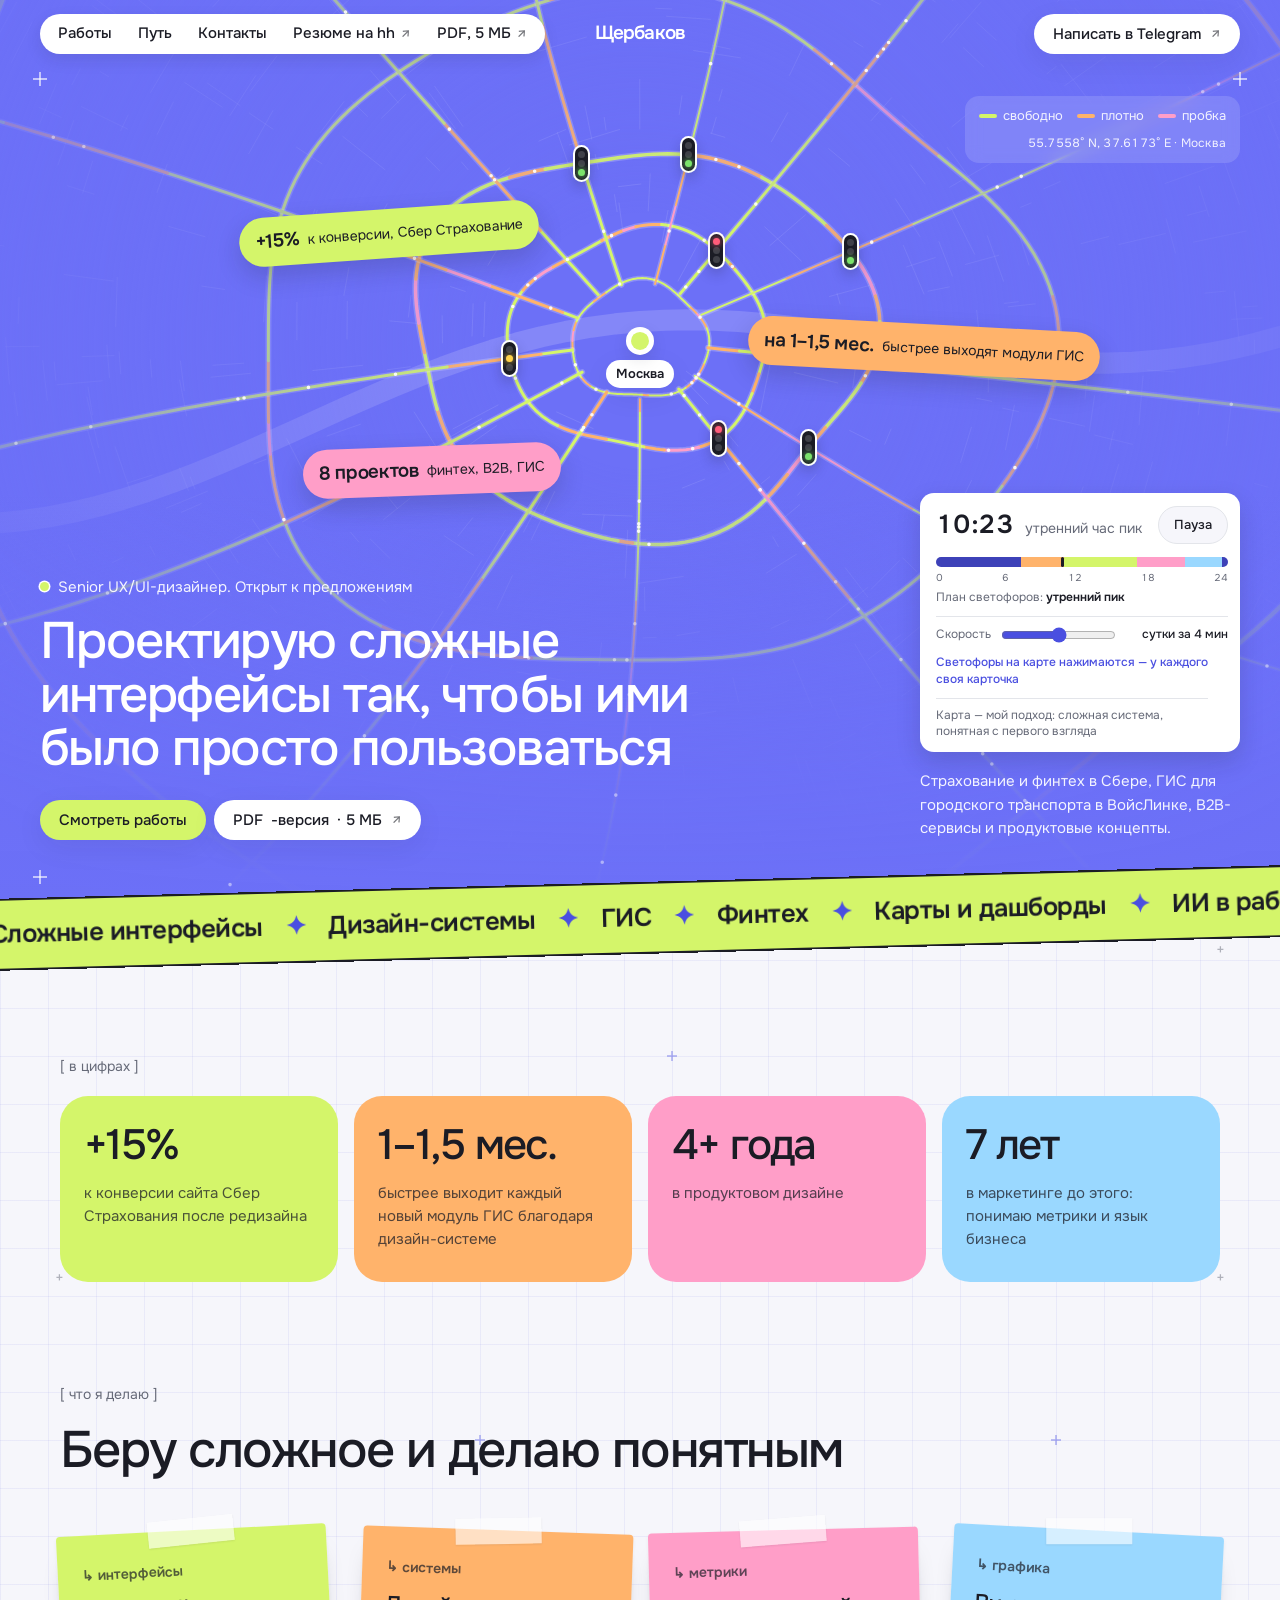
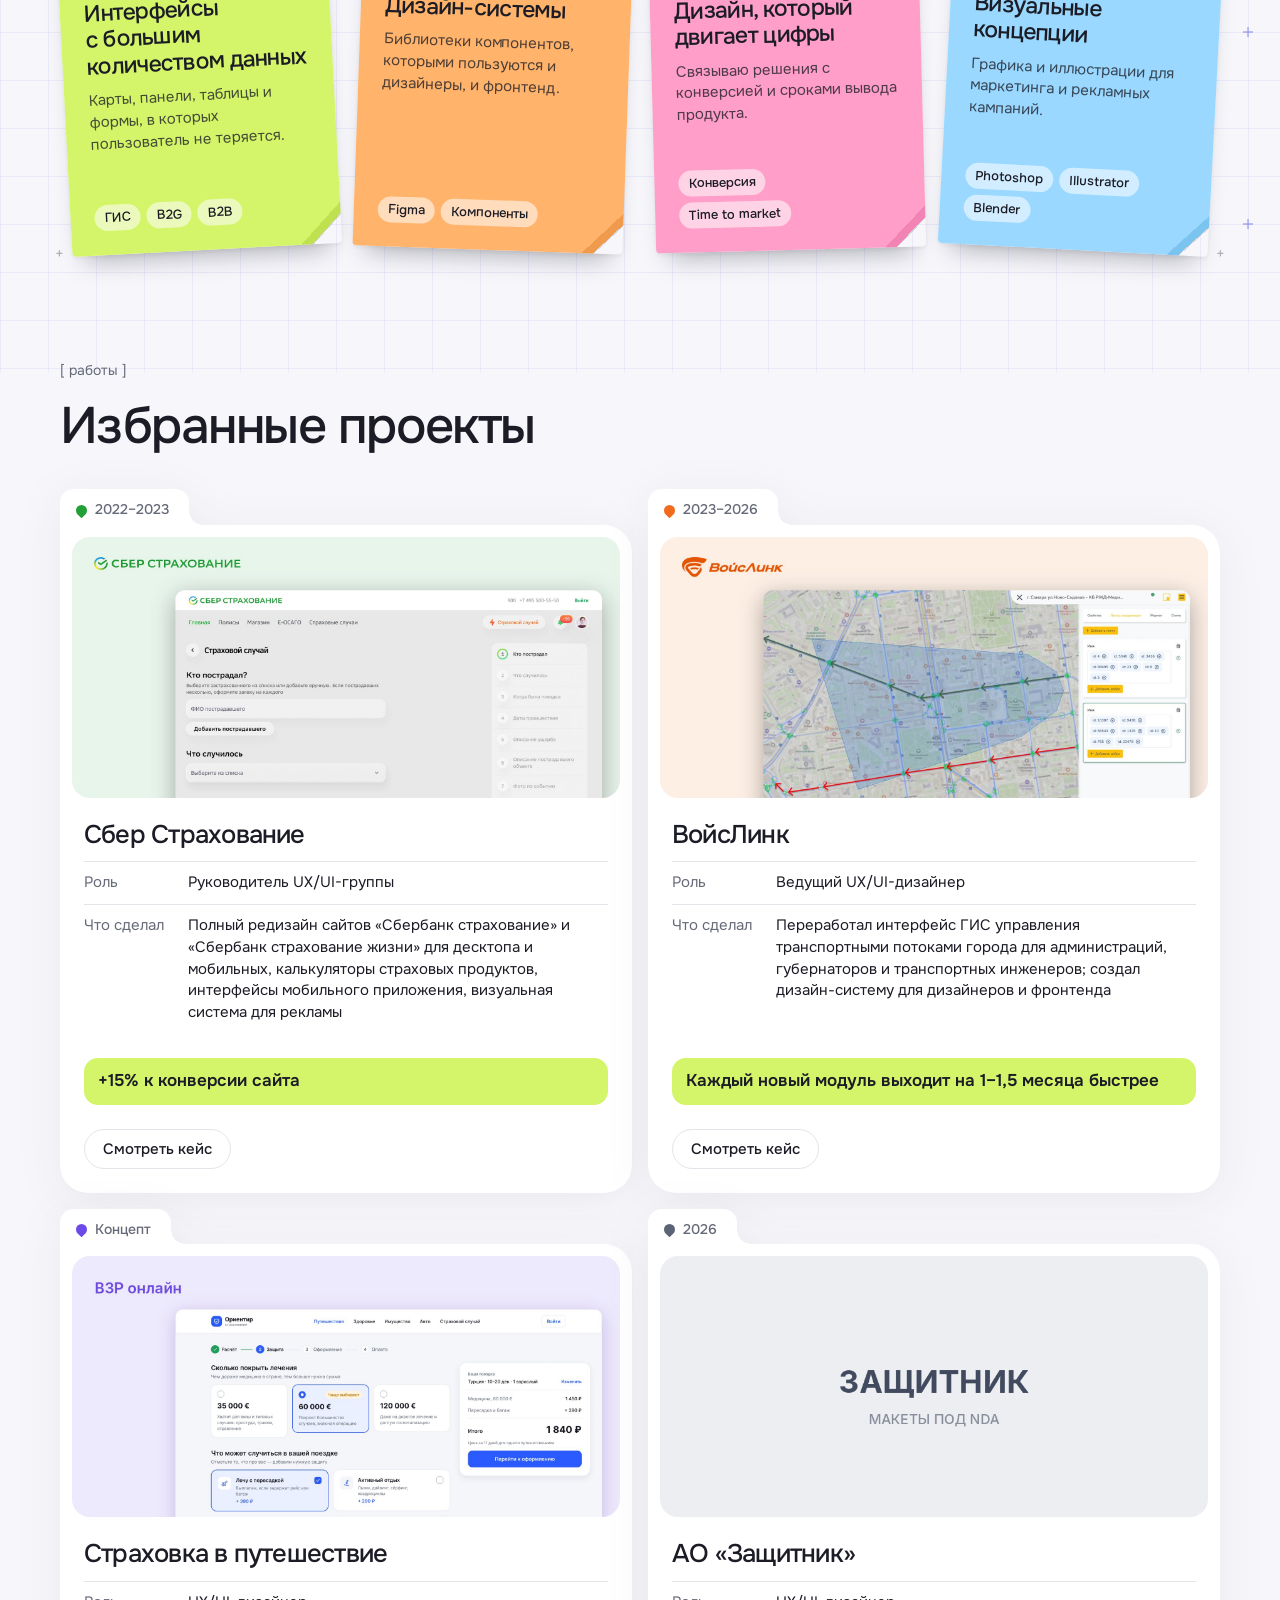
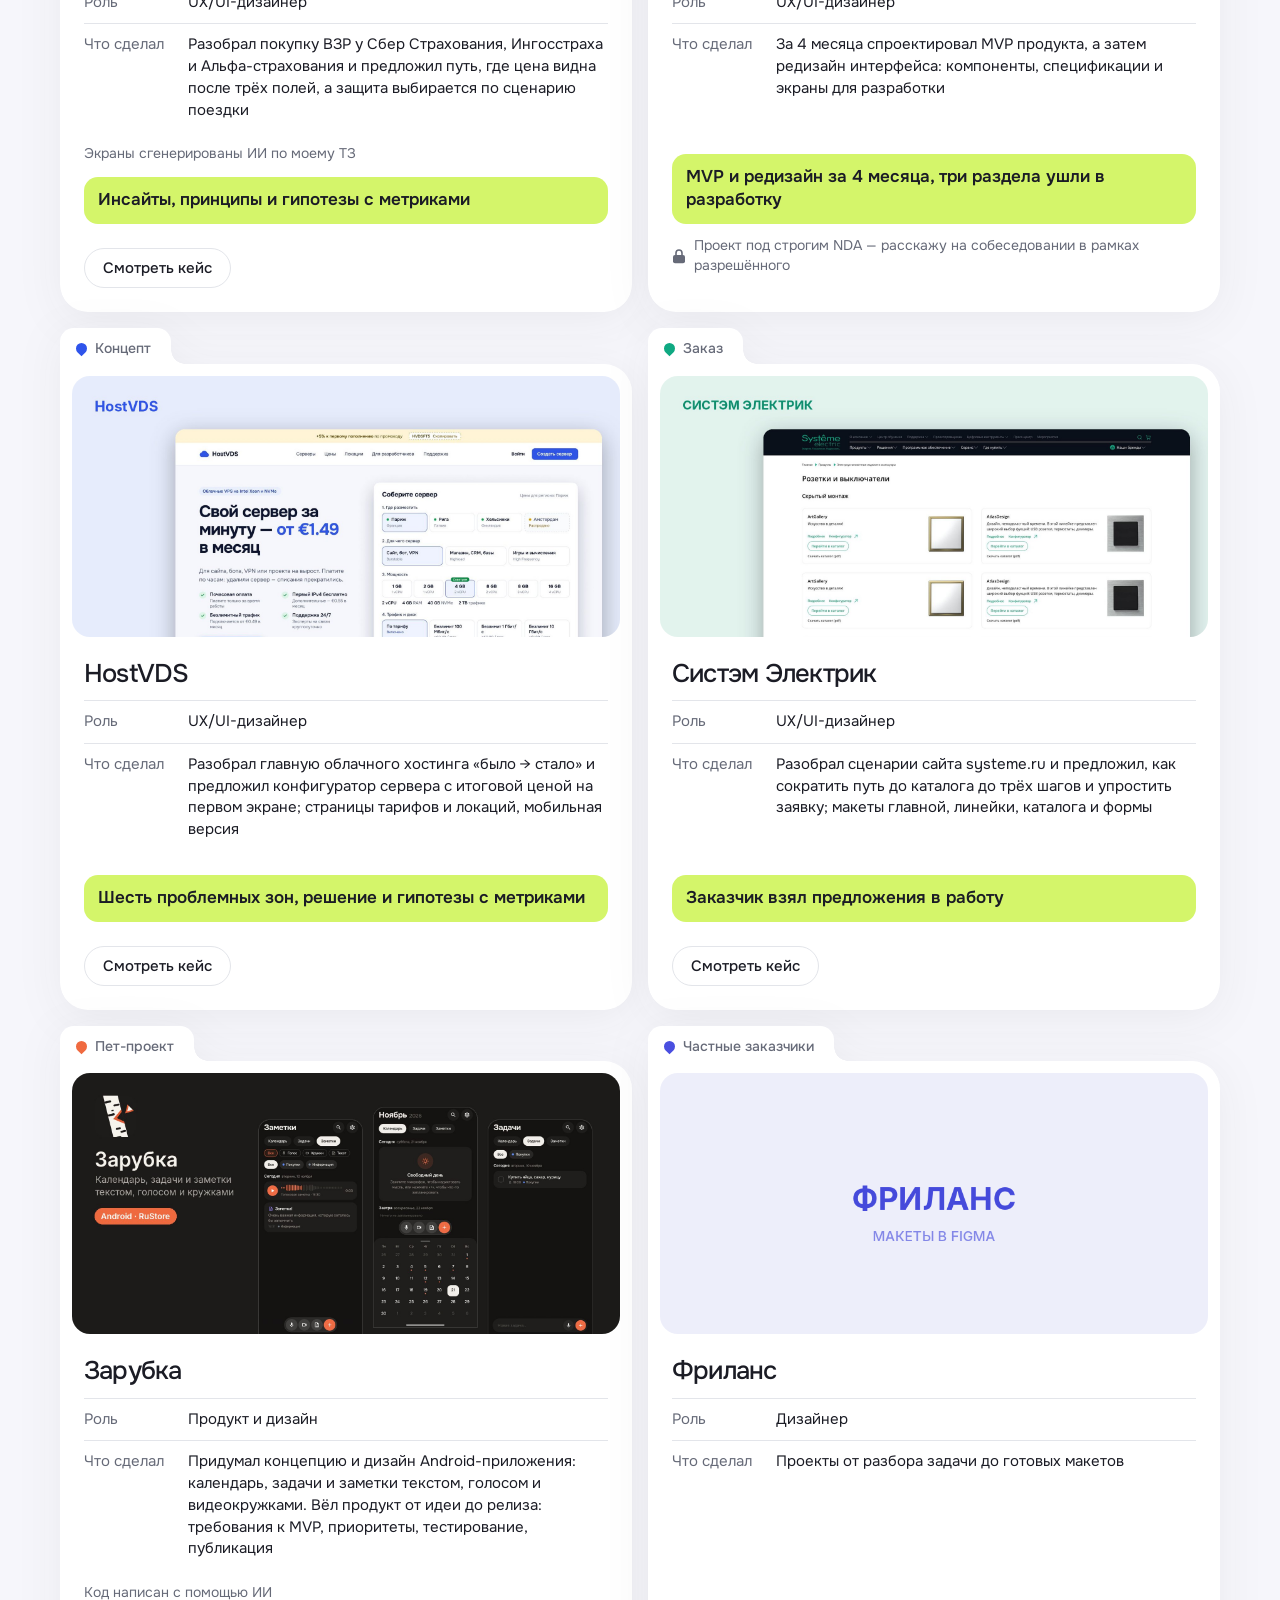
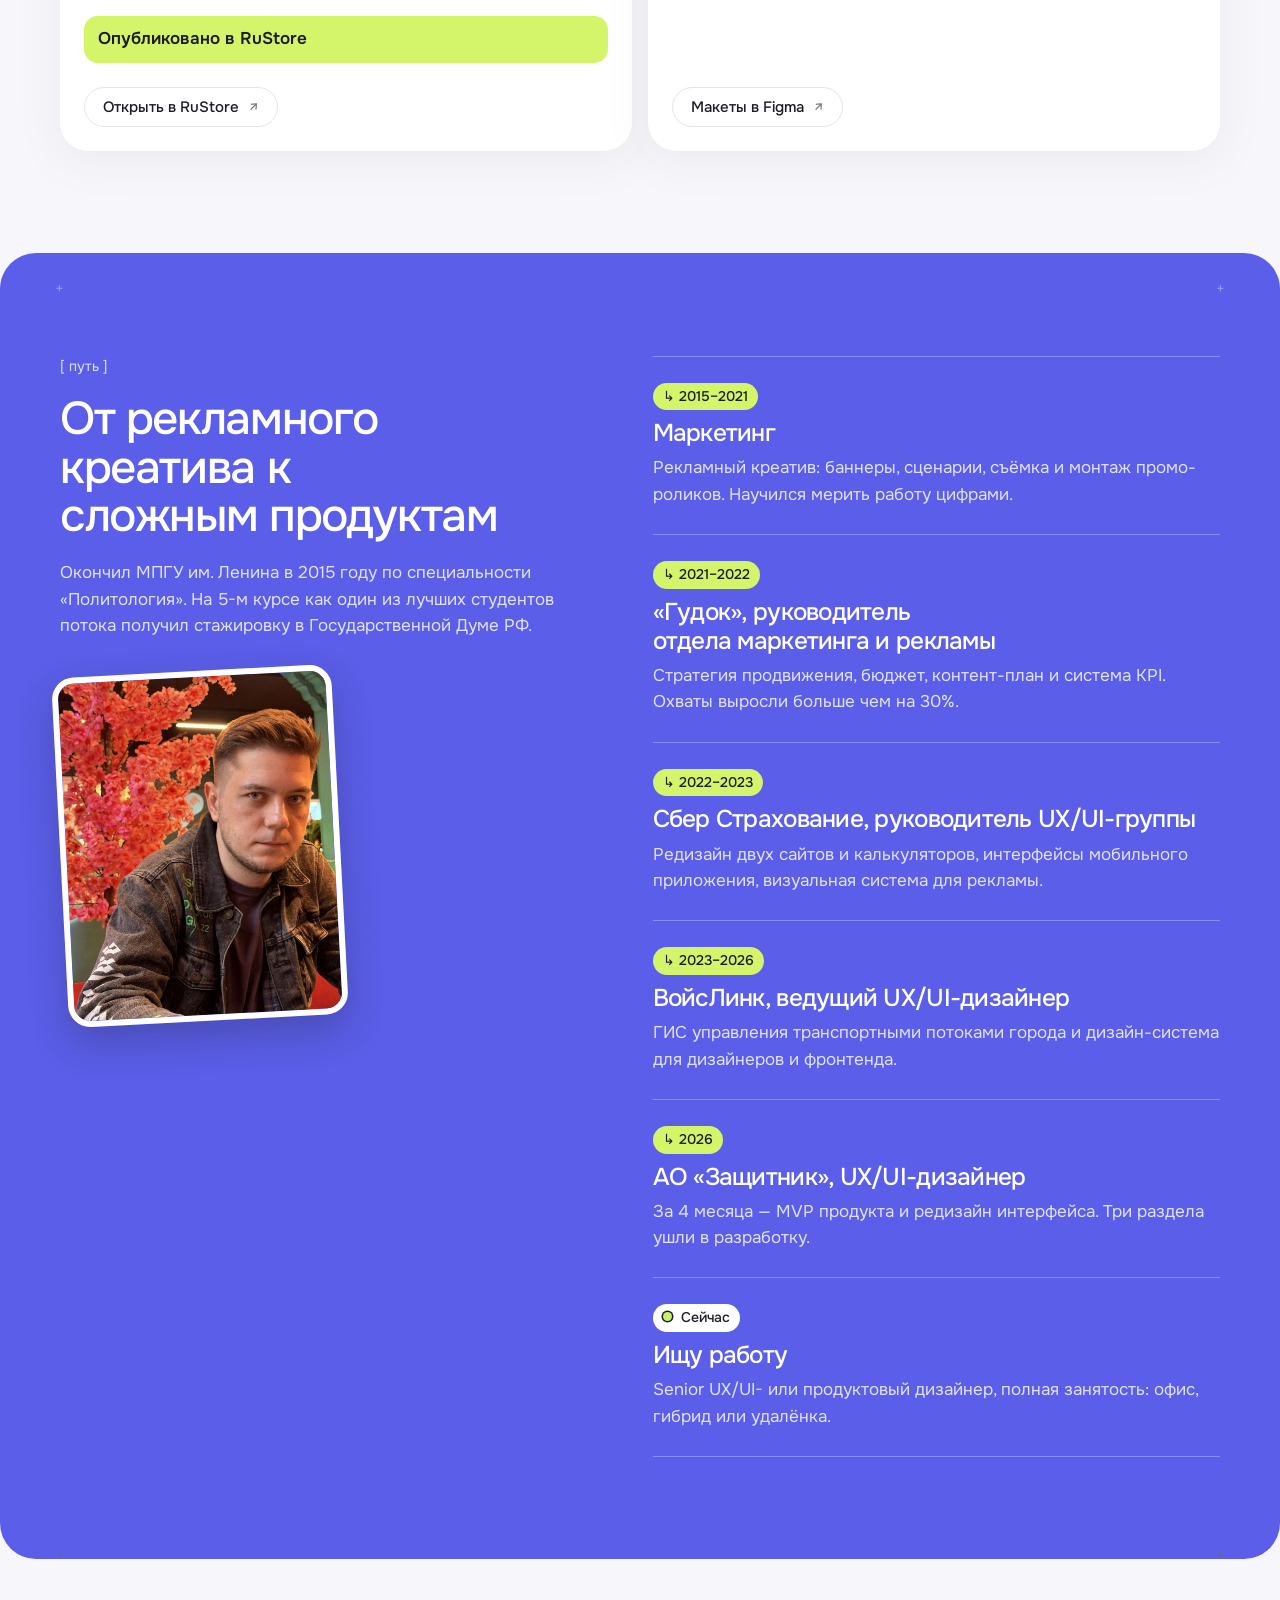
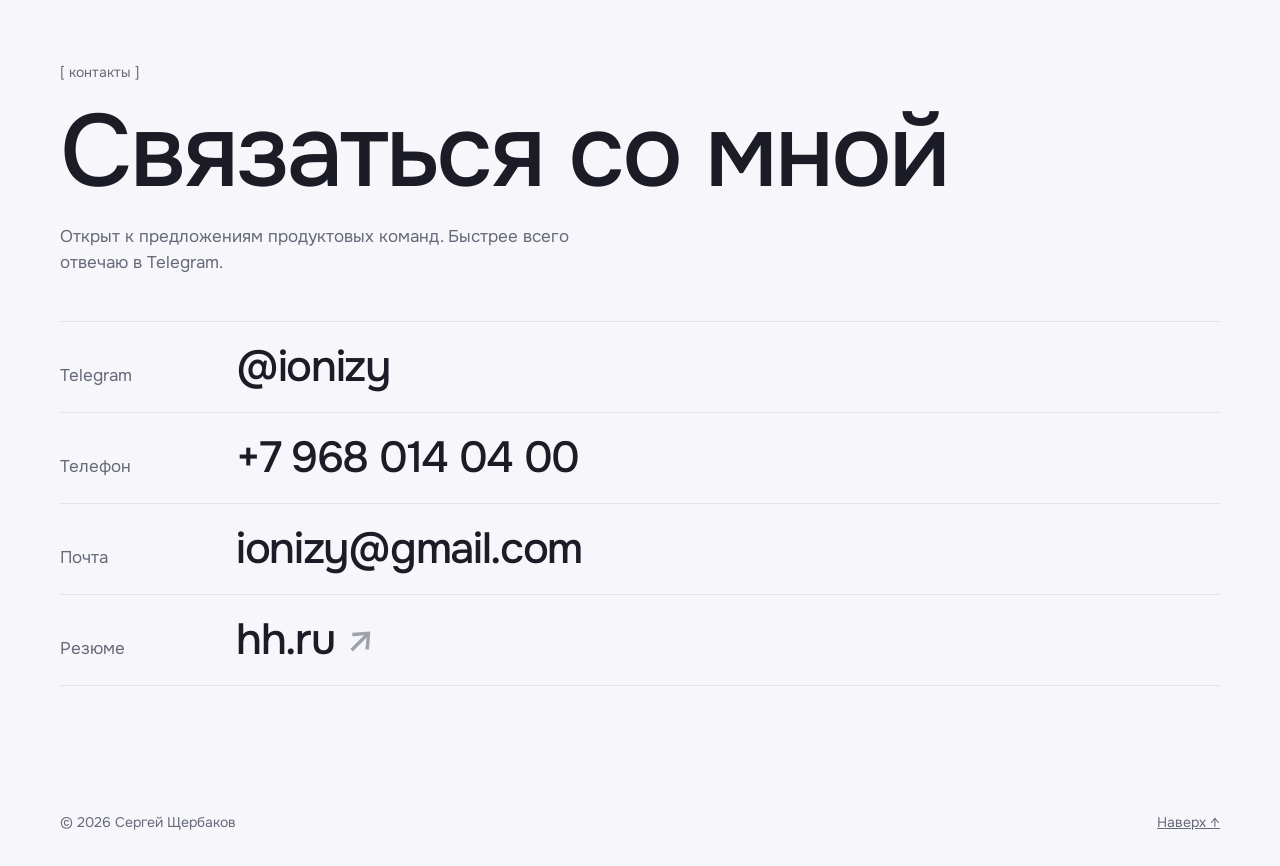
==== commit 2dfad611: "карточка Зарубки" ====
--- a/index.html
+++ b/index.html
@@ -19,7 +19,7 @@
     <link rel="preconnect" href="https://fonts.googleapis.com">
     <link rel="preconnect" href="https://fonts.gstatic.com" crossorigin>
     <link href="https://fonts.googleapis.com/css2?family=Onest:wght@400;500;600&display=swap" rel="stylesheet">
-    <link rel="stylesheet" href="style.css?v=34">
+    <link rel="stylesheet" href="style.css?v=35">
 </head>
 <body>
 
@@ -65,7 +65,7 @@
             <ul class="callouts" aria-label="Коротко о результатах">
                 <li class="callout callout-a"><span class="pin pin-free" aria-hidden="true"></span><b>+15%</b> к конверсии, Сбер Страхование</li>
                 <li class="callout callout-b"><span class="pin pin-slow" aria-hidden="true"></span><b>на 1–1,5 мес.</b> быстрее выходят модули ГИС</li>
-                <li class="callout callout-c"><span class="pin pin-route" aria-hidden="true"></span><b>7 проектов</b> финтех, B2B, ГИС</li>
+                <li class="callout callout-c"><span class="pin pin-route" aria-hidden="true"></span><b>8 проектов</b> финтех, B2B, ГИС</li>
             </ul>
 
             <!-- легенда загруженности и координаты -->
@@ -275,6 +275,23 @@
                         </dl>
                         <p class="folder-result">Заказчик взял предложения в работу</p>
                         <a class="pill pill-line folder-link" href="case-systeme.html">Смотреть кейс</a>
+                    </div>
+                </article>
+
+                <article class="folder folder-zb">
+                    <p class="folder-tab"><span class="marker" aria-hidden="true"></span>Пет-проект</p>
+                    <div class="folder-body">
+                        <a class="folder-cover" href="https://www.rustore.ru/catalog/app/ru.zarubka.app" target="_blank" rel="noopener noreferrer" aria-label="Открыть «Зарубку» в RuStore">
+                            <img class="cover-shot" src="img/portfolio/cover-zarubka.jpg" alt="" loading="lazy" width="1748" height="832">
+                        </a>
+                        <h3>Зарубка</h3>
+                        <dl class="props">
+                            <div><dt>Роль</dt><dd>Продукт и дизайн</dd></div>
+                            <div><dt>Что сделал</dt><dd>Придумал концепцию и дизайн Android-приложения: календарь, задачи и заметки текстом, голосом и видеокружками. Вёл продукт от идеи до релиза: требования к MVP, приоритеты, тестирование, публикация</dd></div>
+                        </dl>
+                        <p class="folder-ai">Код написан с помощью ИИ</p>
+                        <p class="folder-result">Опубликовано в RuStore</p>
+                        <a class="pill pill-line folder-link" href="https://www.rustore.ru/catalog/app/ru.zarubka.app" target="_blank" rel="noopener noreferrer">Открыть в RuStore <span class="ext" aria-hidden="true">↗</span></a>
                     </div>
                 </article>
 
--- a/style.css
+++ b/style.css
@@ -2350,3 +2350,9 @@
 @media (min-width: 901px) and (max-width: 1120px) {
     .wordmark { display: none; }
 }
+
+/* Зарубка: тёмная обложка в цвет приложения */
+.folder-zb .marker { background: #F06A40; }
+.folder-zb .folder-cover { background: #1C1B1A; }
+.folder-zb { --tint: #FBEDE7; --accent: #D9531F; }
+.folder-free .folder-body > .folder-link { margin-top: auto; }
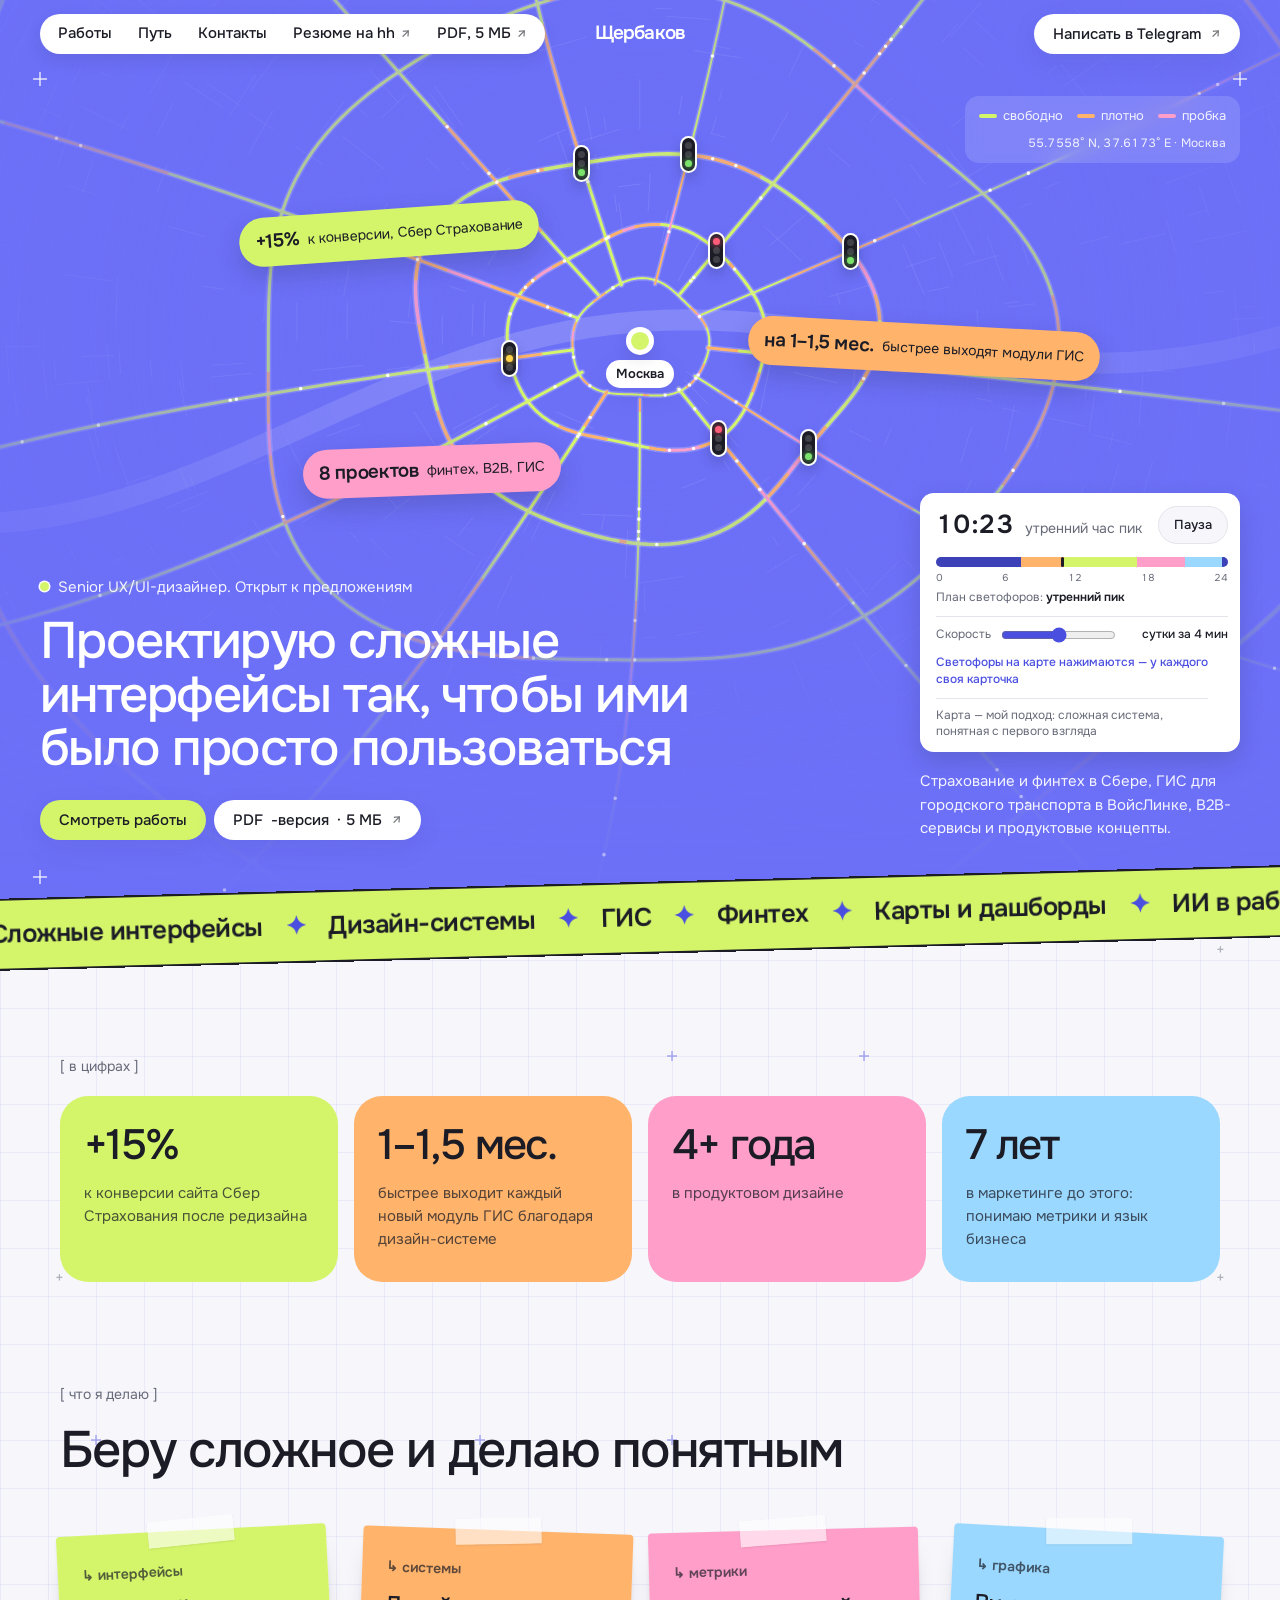
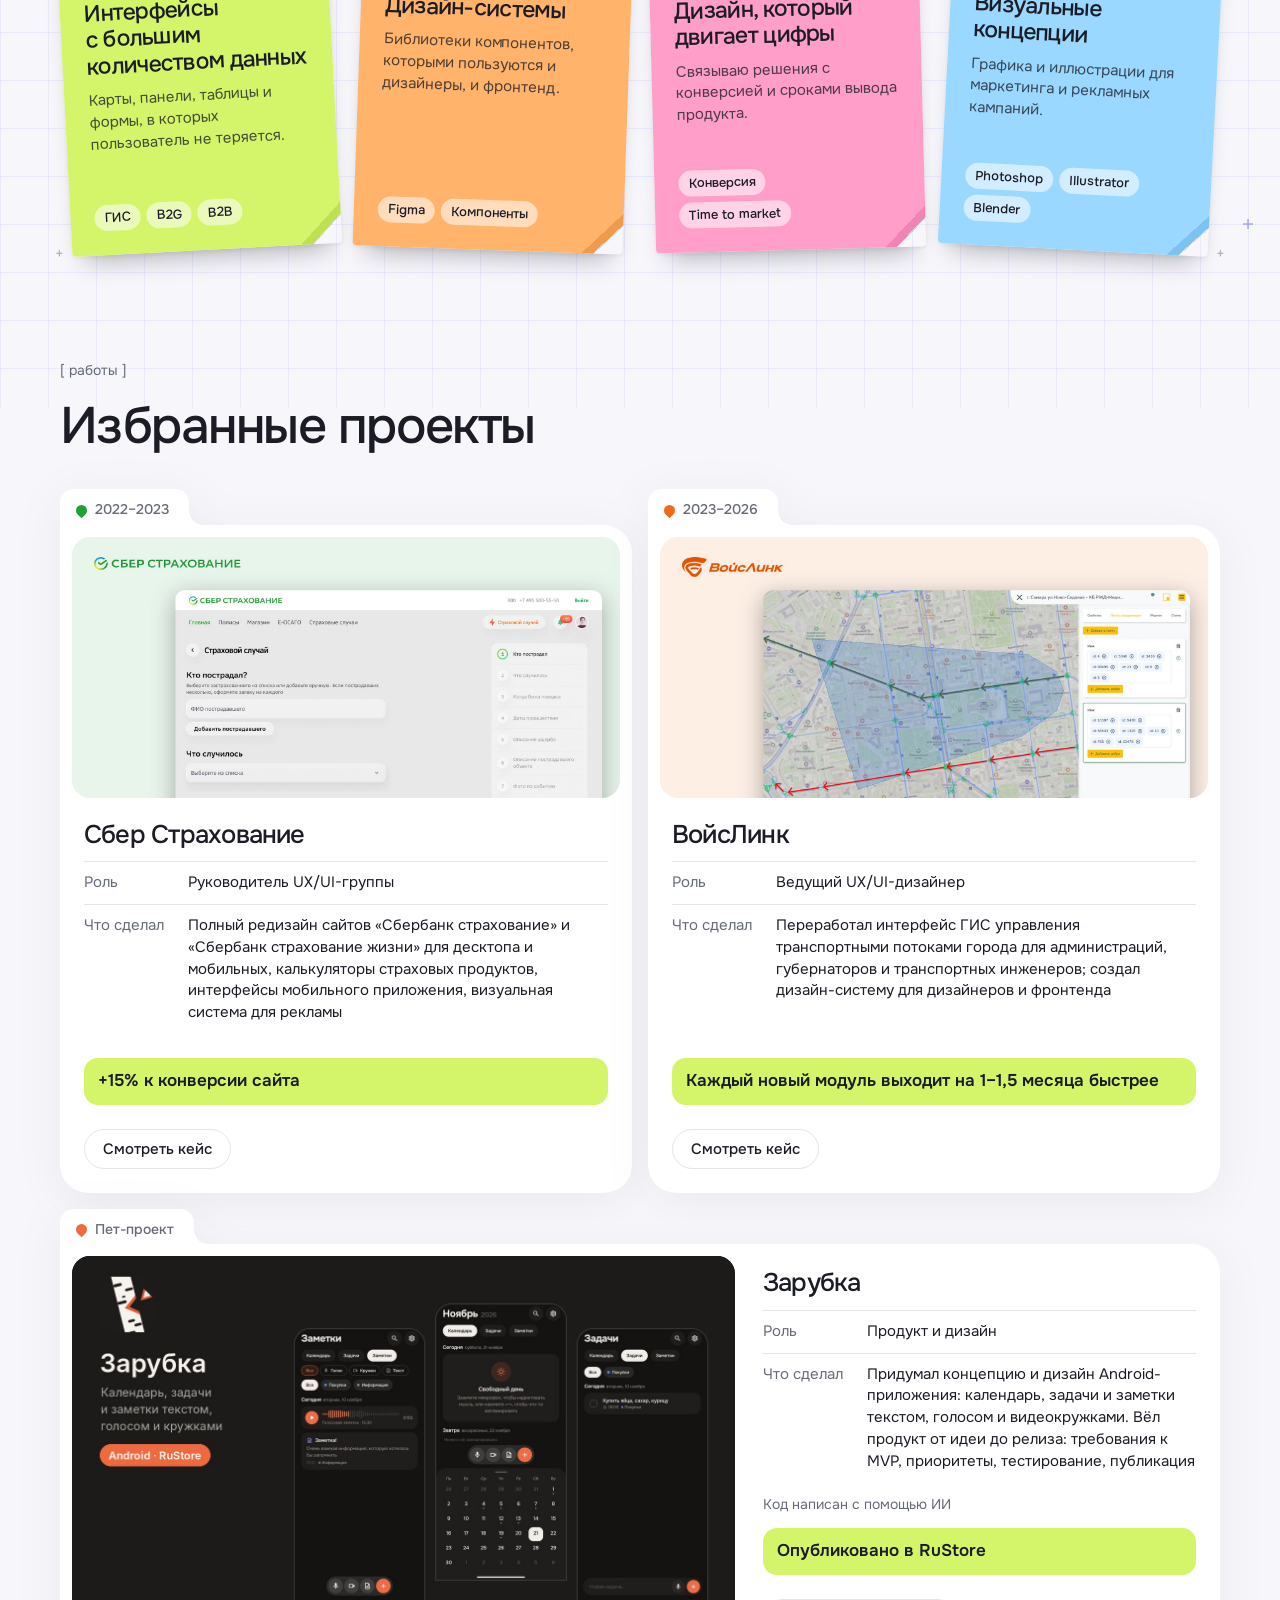
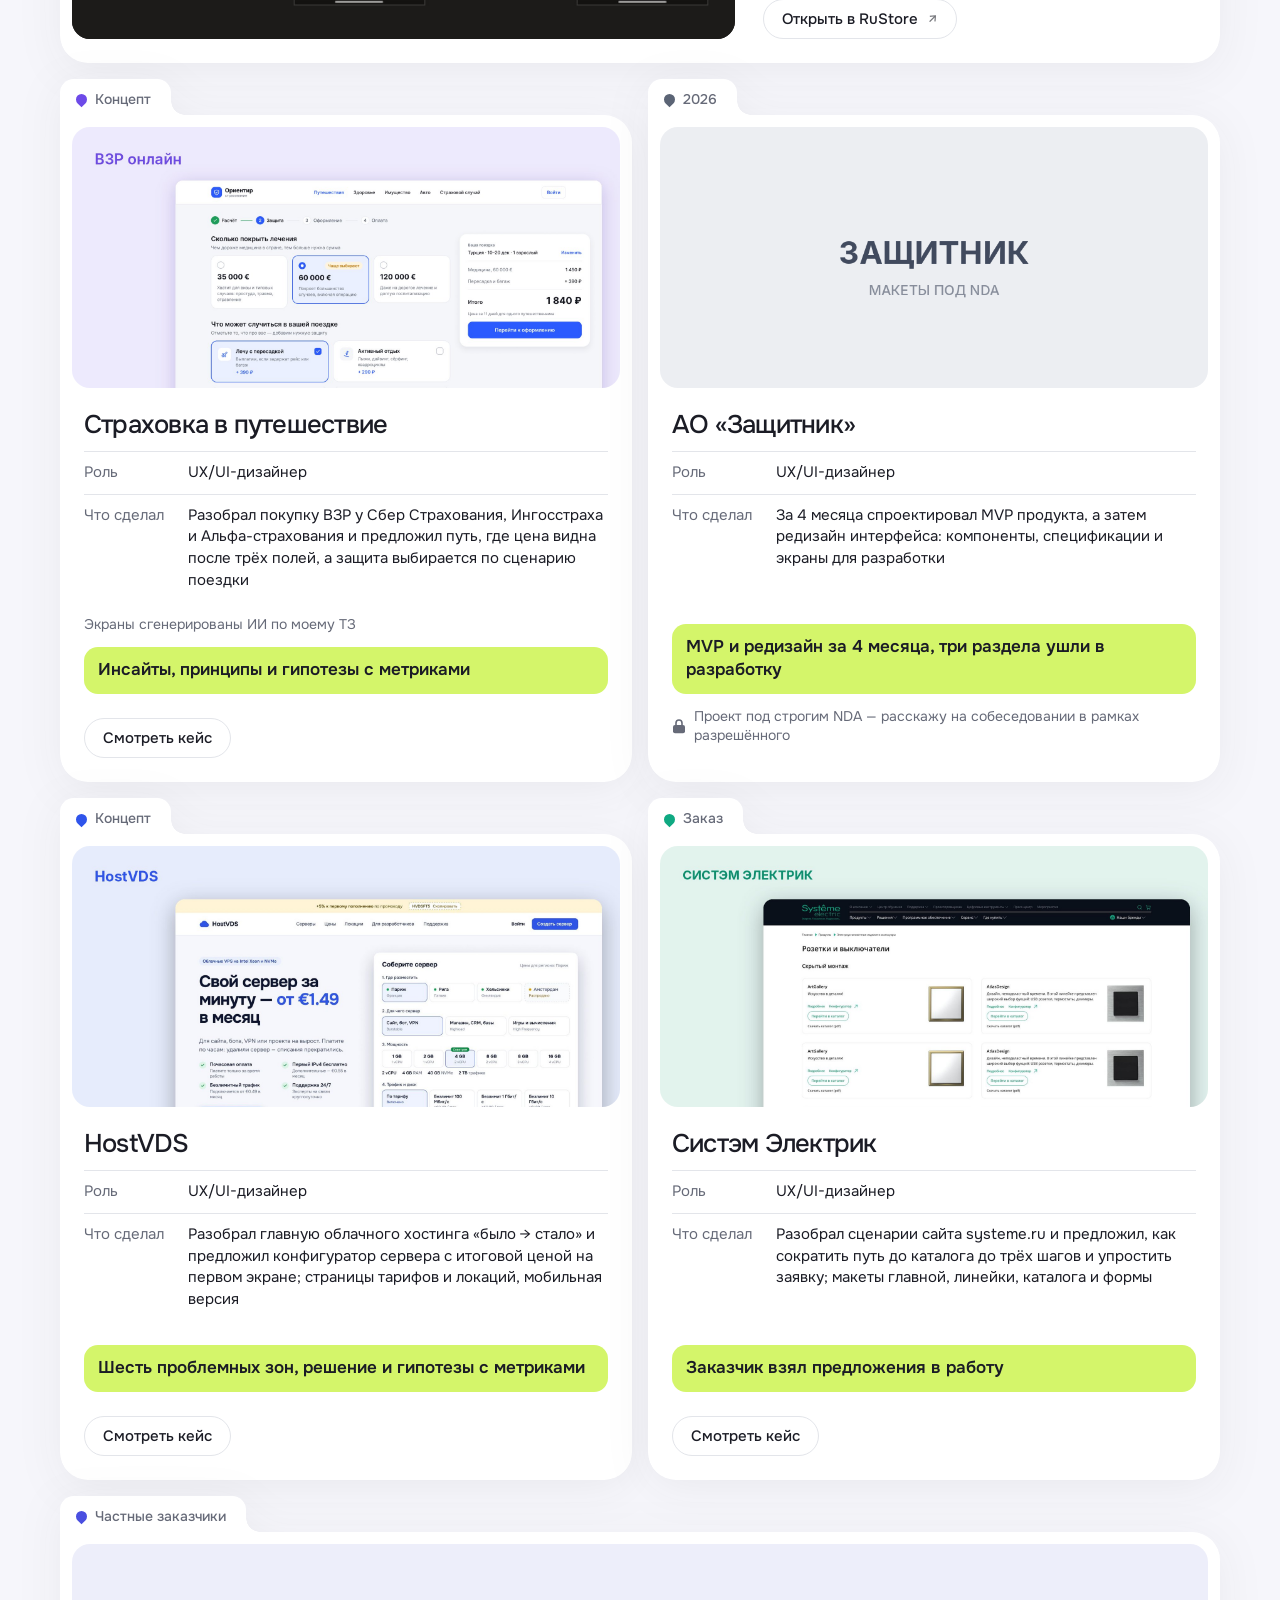
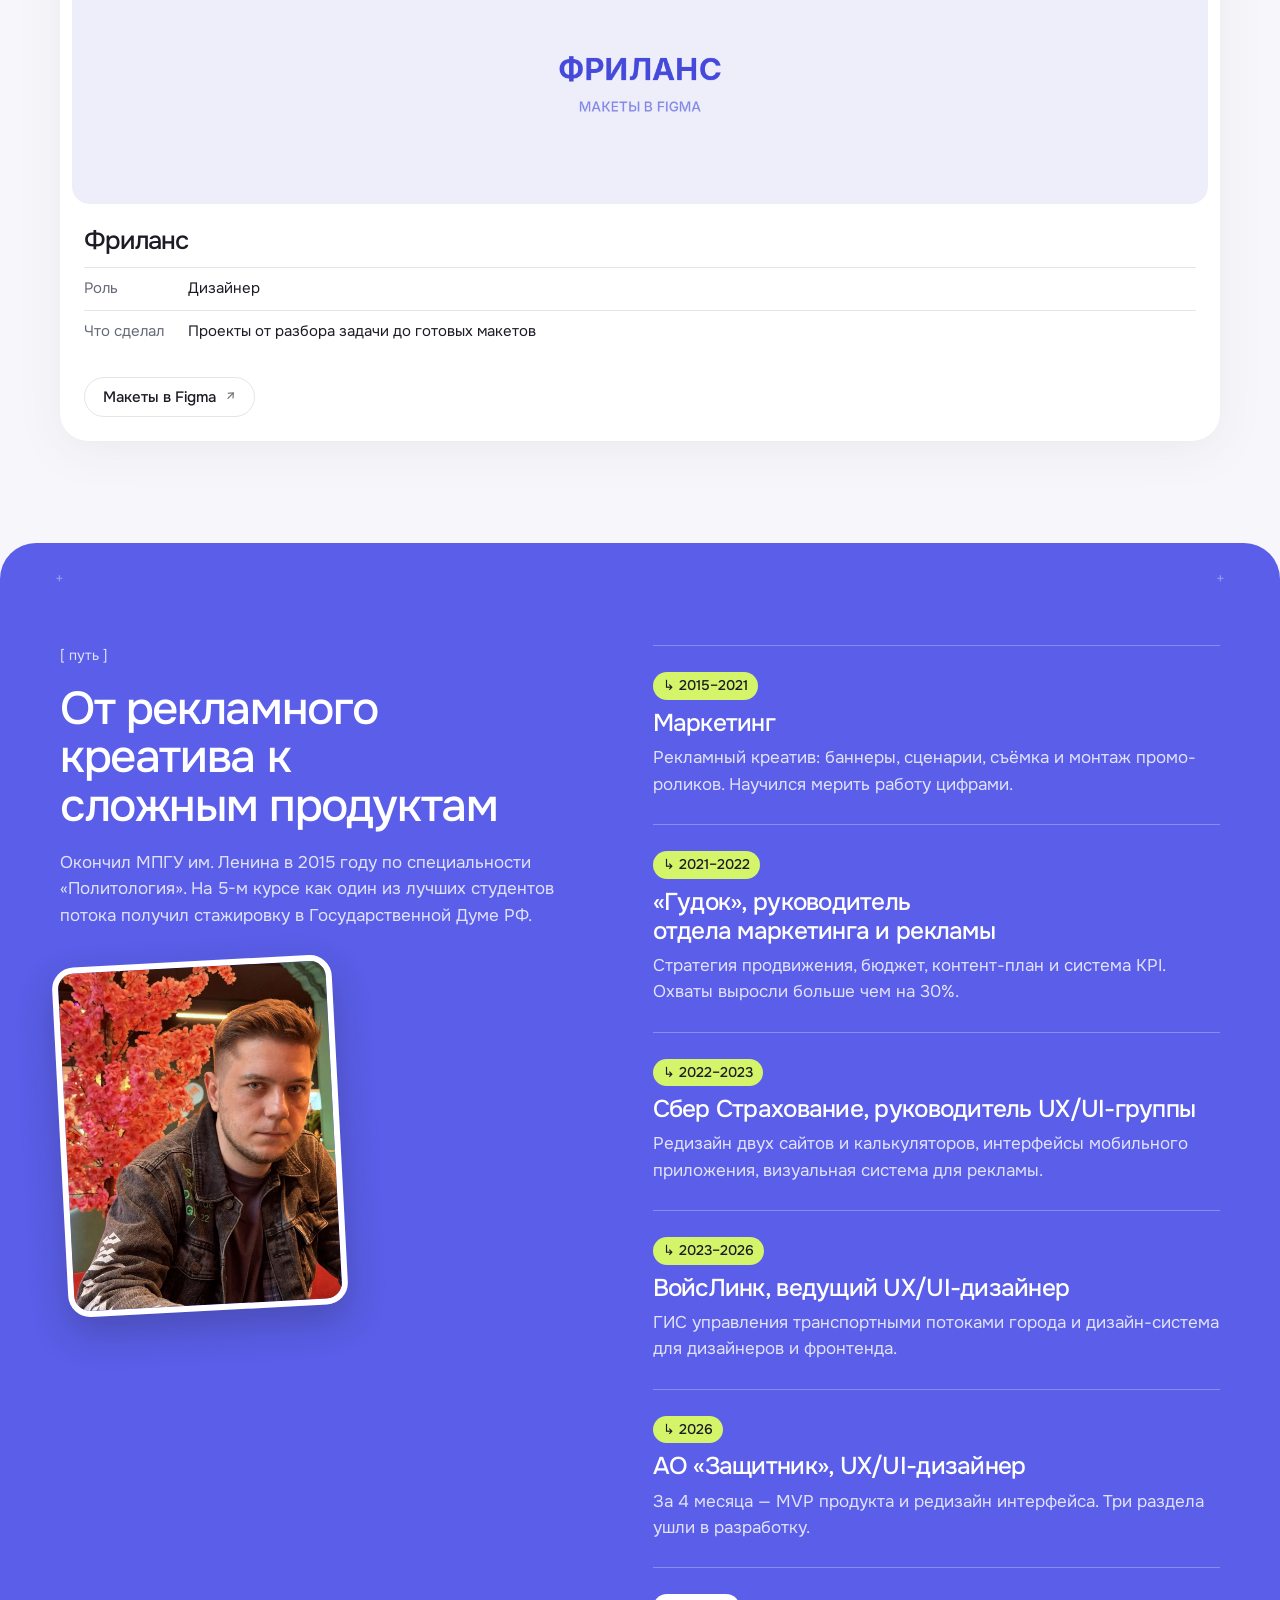
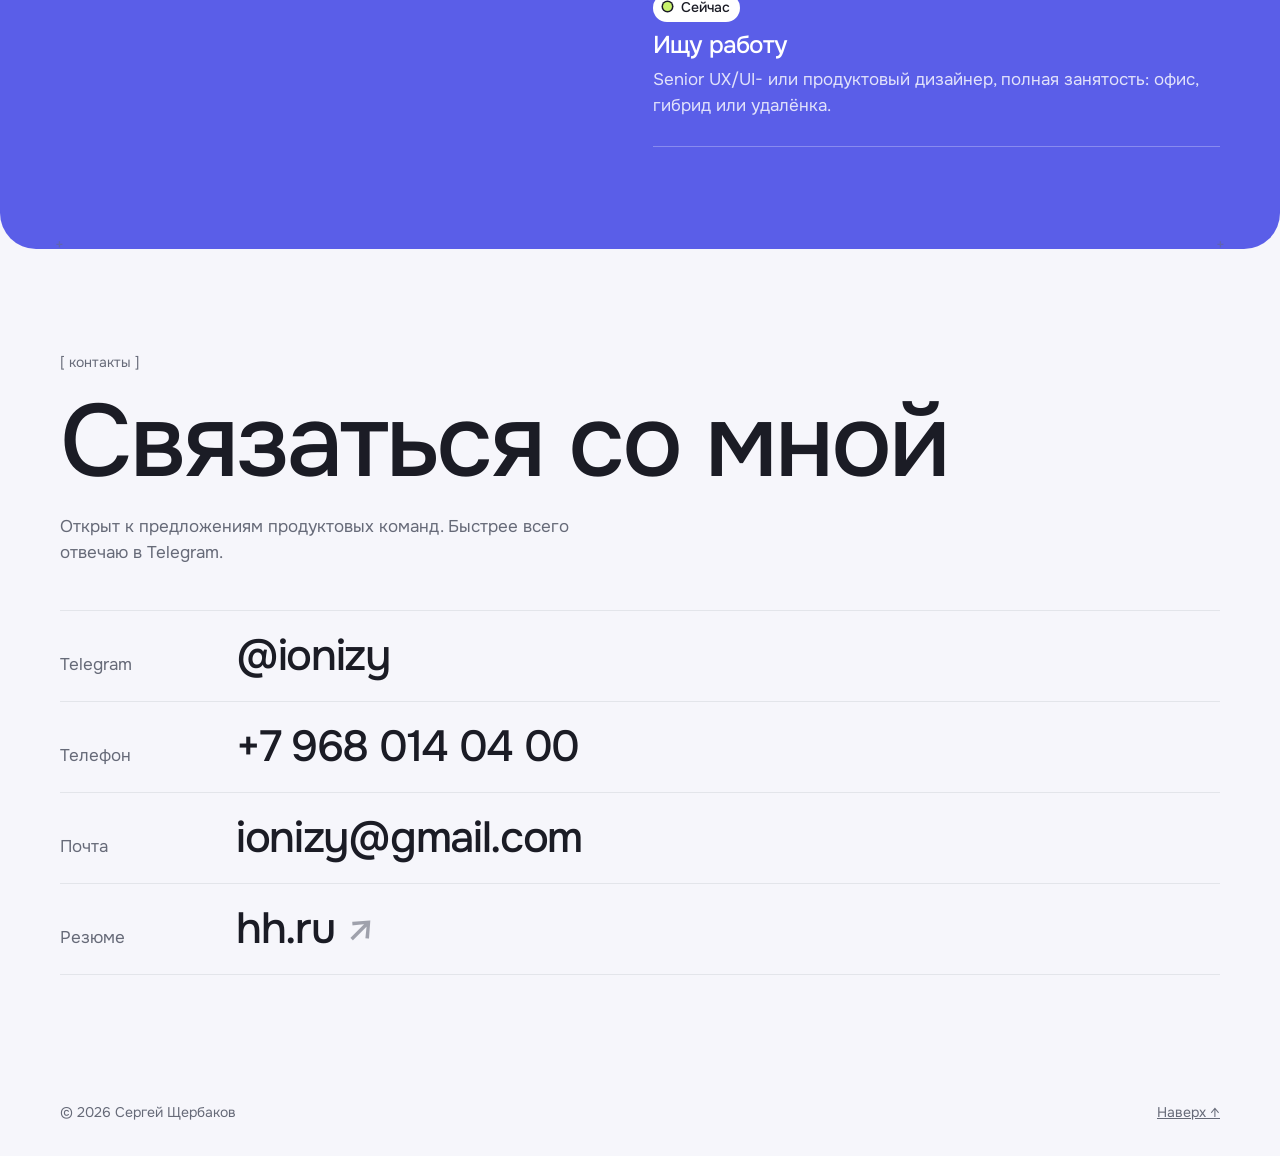
==== commit 6a0f9aea: "карточка зарубки обновлена" ====
--- a/index.html
+++ b/index.html
@@ -19,7 +19,7 @@
     <link rel="preconnect" href="https://fonts.googleapis.com">
     <link rel="preconnect" href="https://fonts.gstatic.com" crossorigin>
     <link href="https://fonts.googleapis.com/css2?family=Onest:wght@400;500;600&display=swap" rel="stylesheet">
-    <link rel="stylesheet" href="style.css?v=35">
+    <link rel="stylesheet" href="style.css?v=38">
 </head>
 <body>
 
@@ -213,6 +213,23 @@
                     </div>
                 </article>
 
+                <article class="folder folder-zb">
+                    <p class="folder-tab"><span class="marker" aria-hidden="true"></span>Пет-проект</p>
+                    <div class="folder-body">
+                        <a class="folder-cover" href="https://www.rustore.ru/catalog/app/ru.zarubka.app" target="_blank" rel="noopener noreferrer" aria-label="Открыть «Зарубку» в RuStore">
+                            <img class="cover-shot" src="img/portfolio/cover-zarubka-wide.jpg" alt="" loading="lazy" width="1340" height="820">
+                        </a>
+                        <h3>Зарубка</h3>
+                        <dl class="props">
+                            <div><dt>Роль</dt><dd>Продукт и дизайн</dd></div>
+                            <div><dt>Что сделал</dt><dd>Придумал концепцию и дизайн Android-приложения: календарь, задачи и заметки текстом, голосом и видеокружками. Вёл продукт от идеи до релиза: требования к MVP, приоритеты, тестирование, публикация</dd></div>
+                        </dl>
+                        <p class="folder-ai">Код написан с помощью ИИ</p>
+                        <p class="folder-result">Опубликовано в RuStore</p>
+                        <a class="pill pill-line folder-link" href="https://www.rustore.ru/catalog/app/ru.zarubka.app" target="_blank" rel="noopener noreferrer">Открыть в RuStore <span class="ext" aria-hidden="true">↗</span></a>
+                    </div>
+                </article>
+
                 <article class="folder folder-vz">
                     <p class="folder-tab"><span class="marker" aria-hidden="true"></span>Концепт</p>
                     <div class="folder-body">
@@ -275,23 +292,6 @@
                         </dl>
                         <p class="folder-result">Заказчик взял предложения в работу</p>
                         <a class="pill pill-line folder-link" href="case-systeme.html">Смотреть кейс</a>
-                    </div>
-                </article>
-
-                <article class="folder folder-zb">
-                    <p class="folder-tab"><span class="marker" aria-hidden="true"></span>Пет-проект</p>
-                    <div class="folder-body">
-                        <a class="folder-cover" href="https://www.rustore.ru/catalog/app/ru.zarubka.app" target="_blank" rel="noopener noreferrer" aria-label="Открыть «Зарубку» в RuStore">
-                            <img class="cover-shot" src="img/portfolio/cover-zarubka.jpg" alt="" loading="lazy" width="1748" height="832">
-                        </a>
-                        <h3>Зарубка</h3>
-                        <dl class="props">
-                            <div><dt>Роль</dt><dd>Продукт и дизайн</dd></div>
-                            <div><dt>Что сделал</dt><dd>Придумал концепцию и дизайн Android-приложения: календарь, задачи и заметки текстом, голосом и видеокружками. Вёл продукт от идеи до релиза: требования к MVP, приоритеты, тестирование, публикация</dd></div>
-                        </dl>
-                        <p class="folder-ai">Код написан с помощью ИИ</p>
-                        <p class="folder-result">Опубликовано в RuStore</p>
-                        <a class="pill pill-line folder-link" href="https://www.rustore.ru/catalog/app/ru.zarubka.app" target="_blank" rel="noopener noreferrer">Открыть в RuStore <span class="ext" aria-hidden="true">↗</span></a>
                     </div>
                 </article>
 
--- a/style.css
+++ b/style.css
@@ -1837,8 +1837,8 @@
 
 /* пятая карточка (фриланс) на всю ширину сетки */
 @media (min-width: 1081px) {
-    .folders > .folder-free:last-child:nth-child(odd) { grid-column: 1 / -1; }
-    .folders > .folder-free:last-child:nth-child(odd) .folder-cover img {
+    .folders > .folder-free:last-child { grid-column: 1 / -1; }
+    .folders > .folder-free:last-child .folder-cover img {
         height: 260px;
         object-fit: contain;
     }
@@ -2356,3 +2356,20 @@
 .folder-zb .folder-cover { background: #1C1B1A; }
 .folder-zb { --tint: #FBEDE7; --accent: #D9531F; }
 .folder-free .folder-body > .folder-link { margin-top: auto; }
+
+/* Зарубка — широкая карточка: обложка слева, текст справа */
+@media (min-width: 1081px) {
+    .folders > .folder-zb { grid-column: 1 / -1; }
+    .folder-zb .folder-body {
+        display: grid;
+        grid-template-columns: minmax(0, 1.45fr) minmax(0, 1fr);
+        column-gap: 16px;
+        align-content: start;
+    }
+    .folder-zb .folder-body > .folder-cover { grid-column: 1; grid-row: 1 / span 5; margin-bottom: 0; align-self: stretch; position: relative; min-height: 280px; }
+    .folder-zb .folder-body > .folder-cover img { position: absolute; inset: 0; width: 100%; height: 100%; object-fit: cover; object-position: center; }
+    .folder-zb .folder-body > :not(.folder-cover) { grid-column: 2; }
+    .folder-zb .folder-body > h3 { margin-top: 12px; }
+    .folder-zb .folder-body > .folder-result { margin-top: 0; }
+    .folder-zb .folder-body > .folder-link { justify-self: start; align-self: start; }
+}
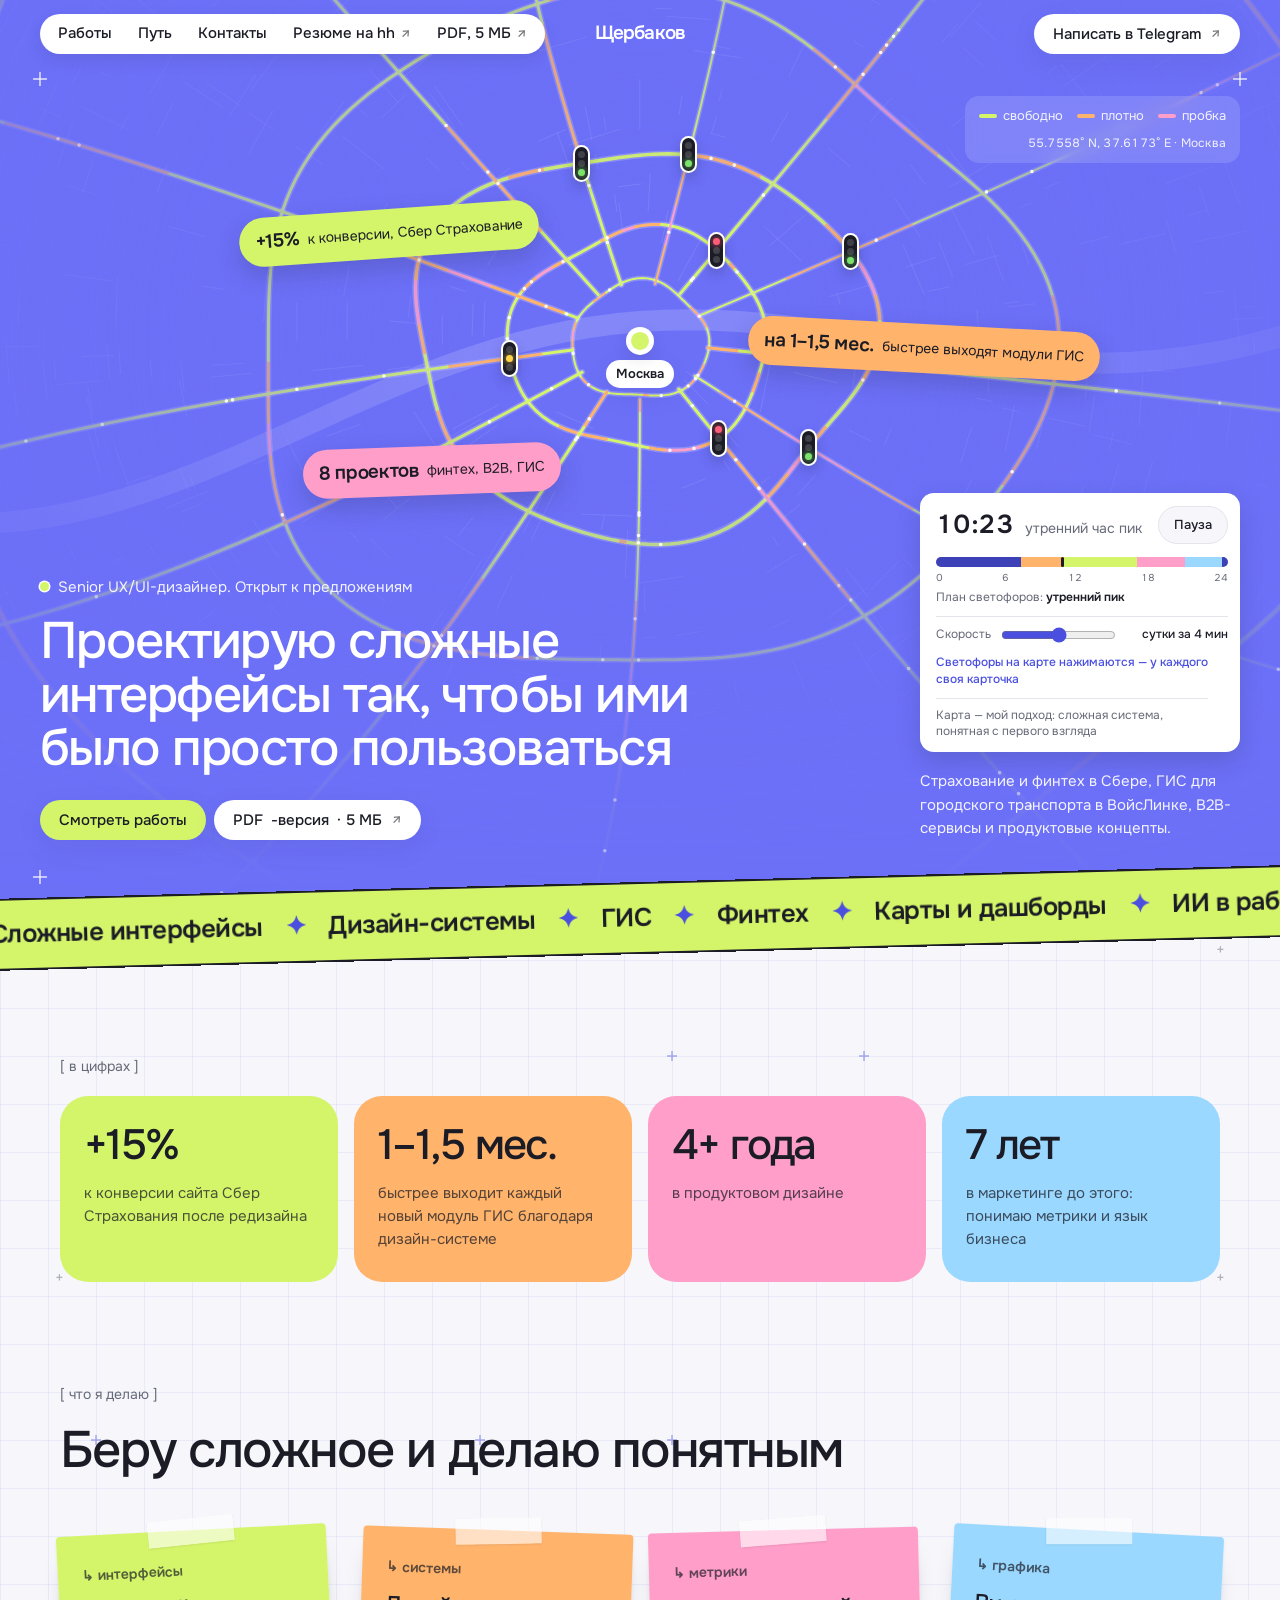
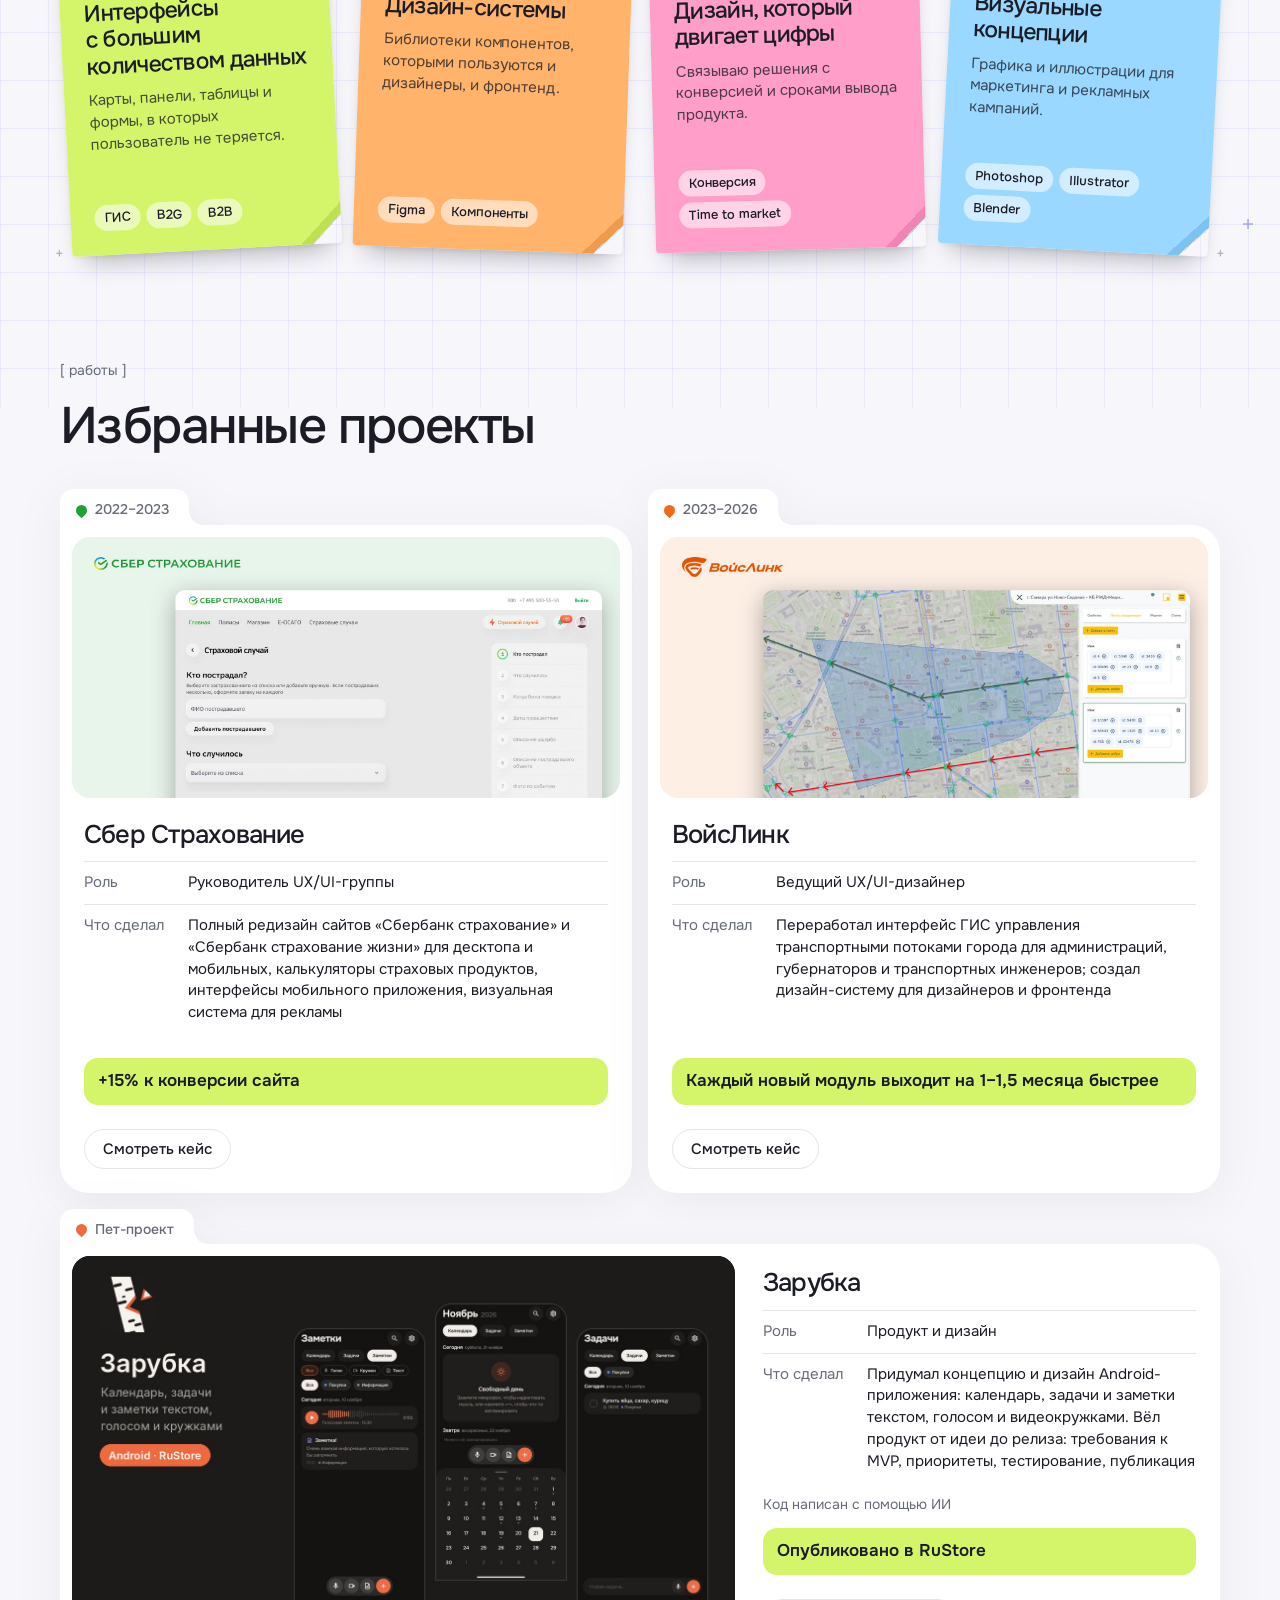
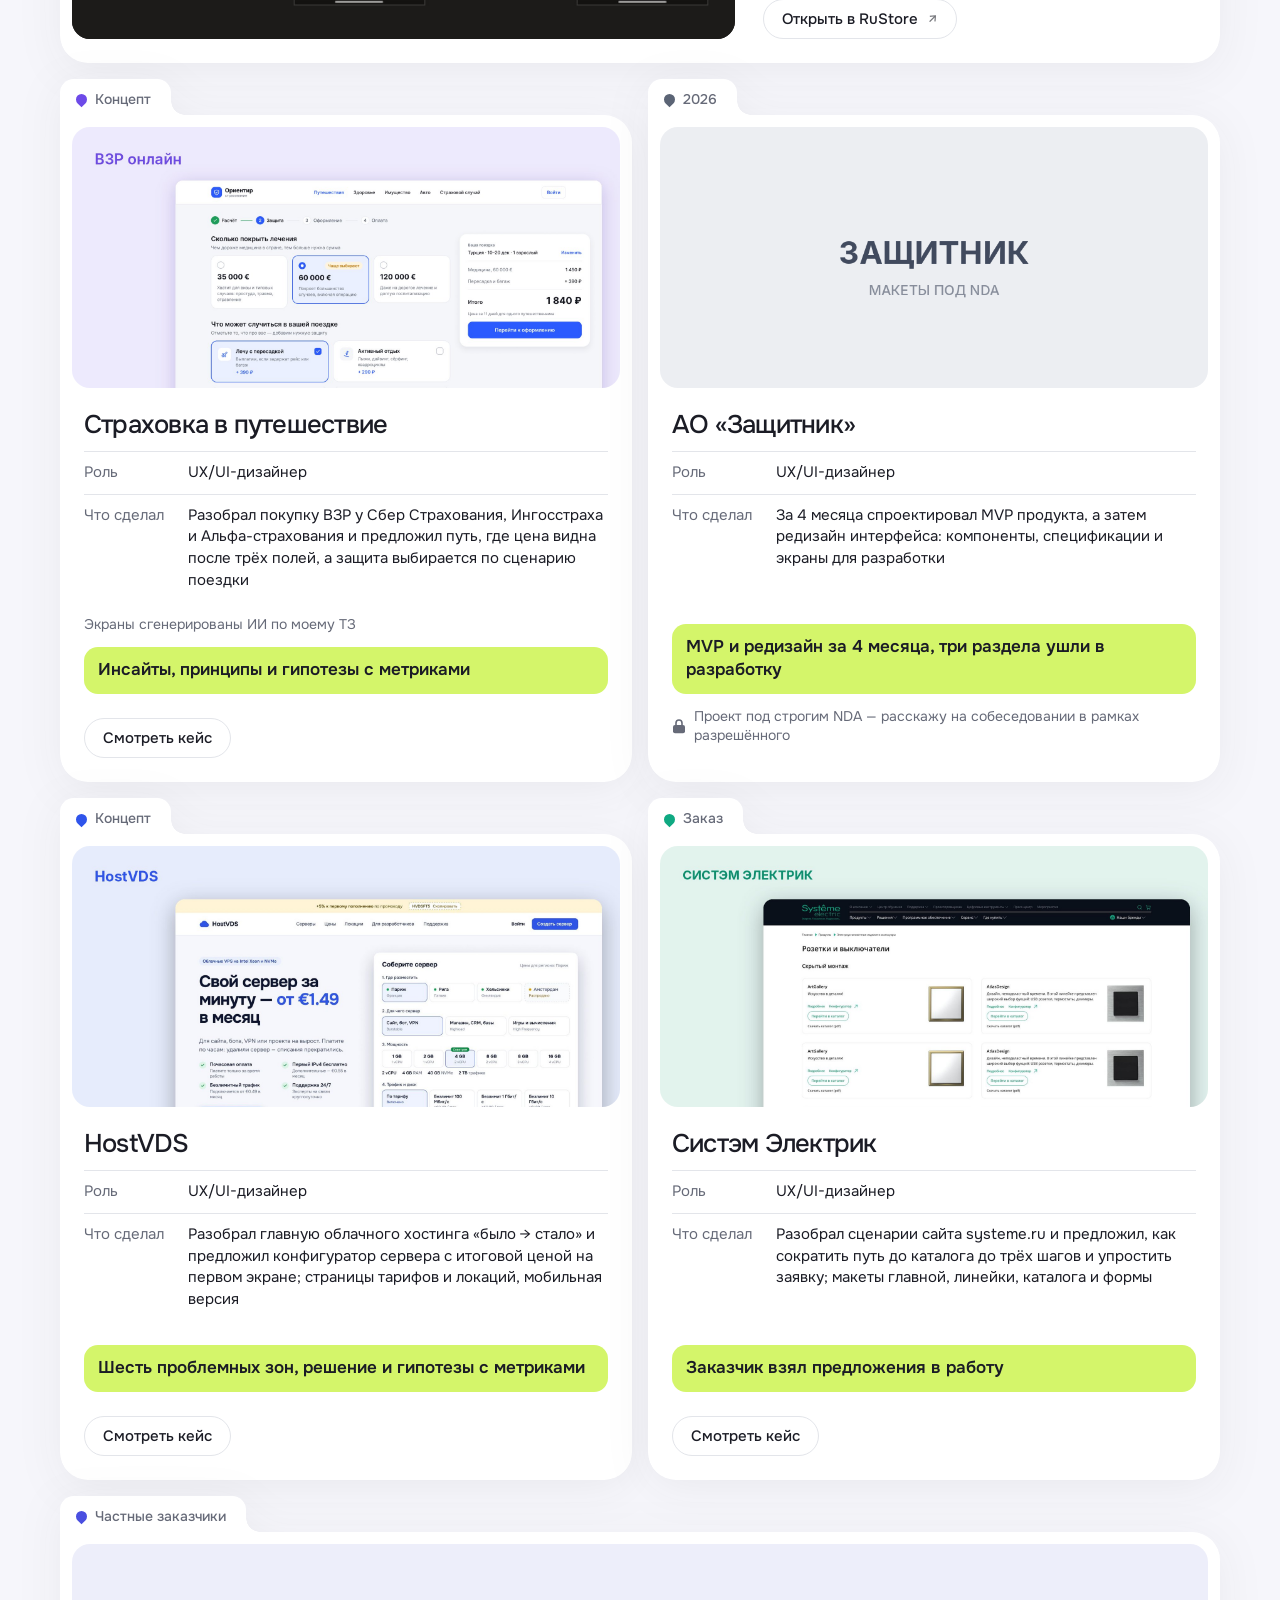
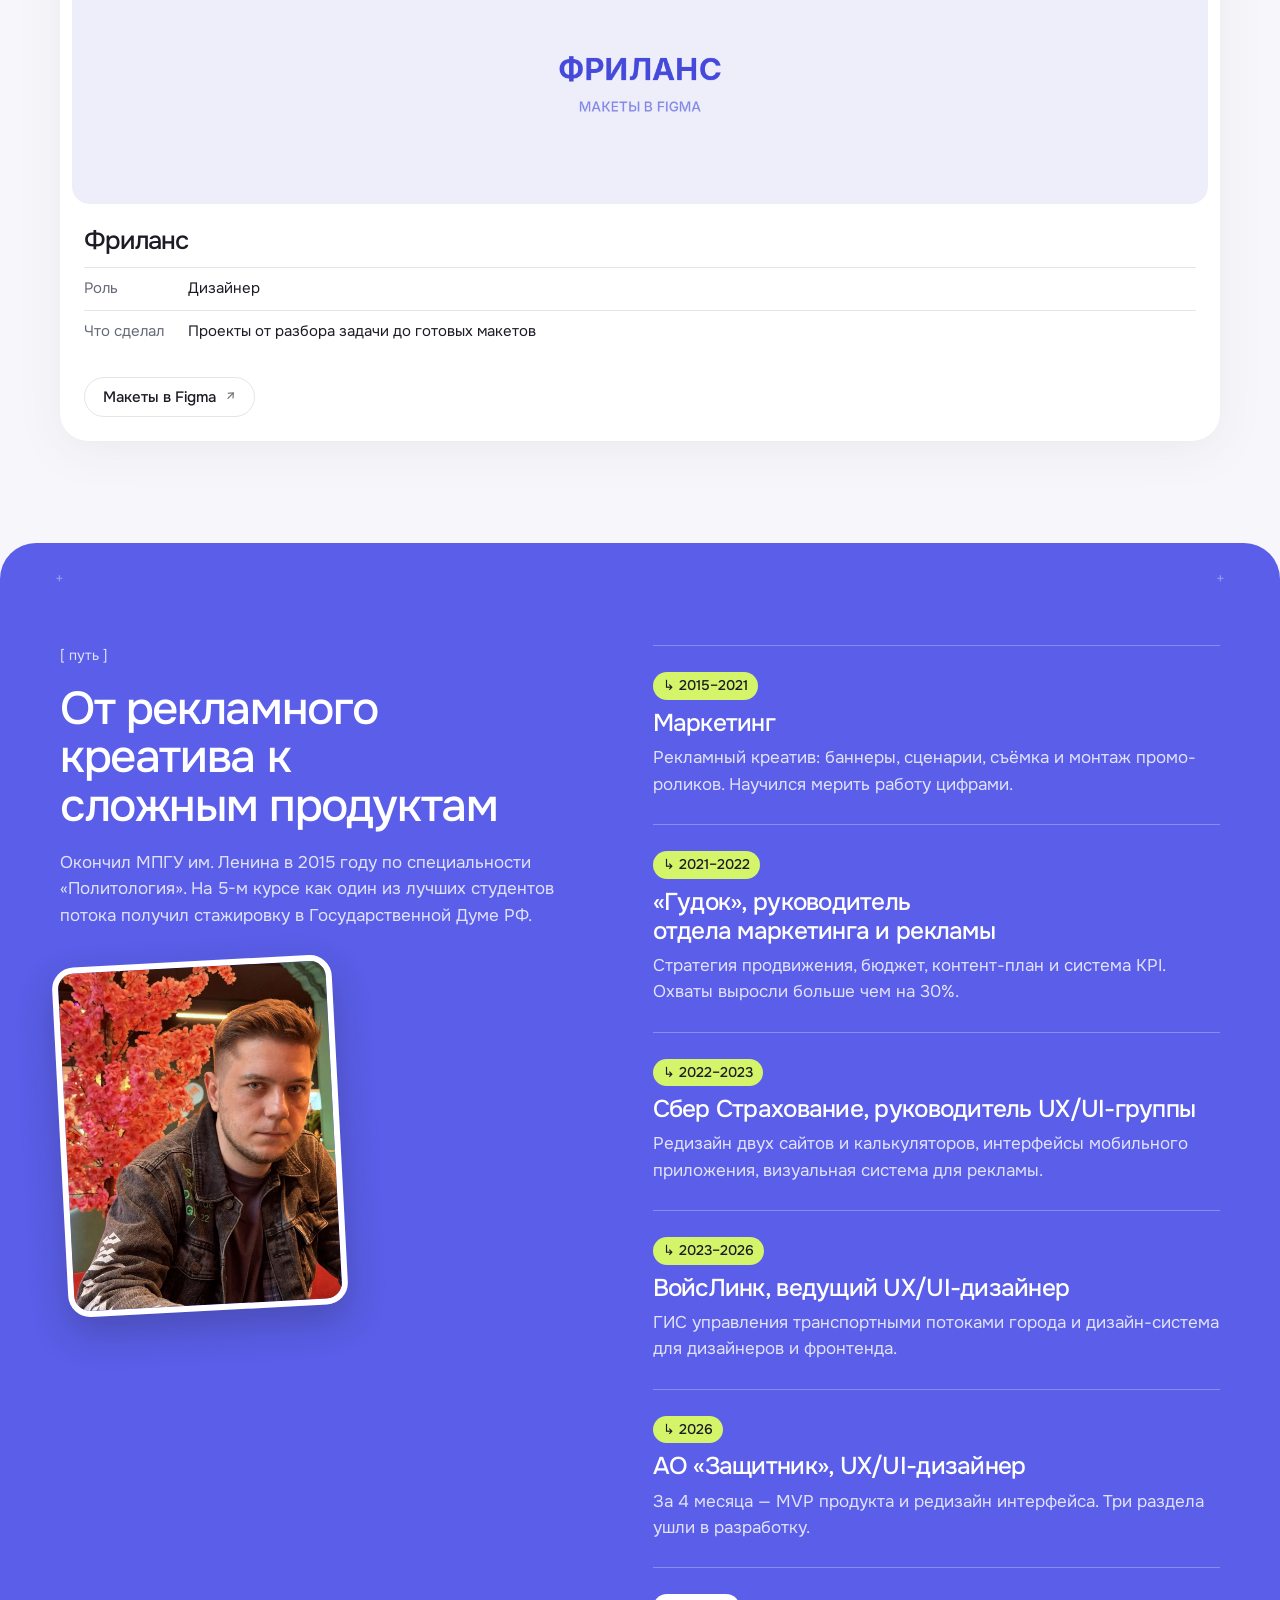
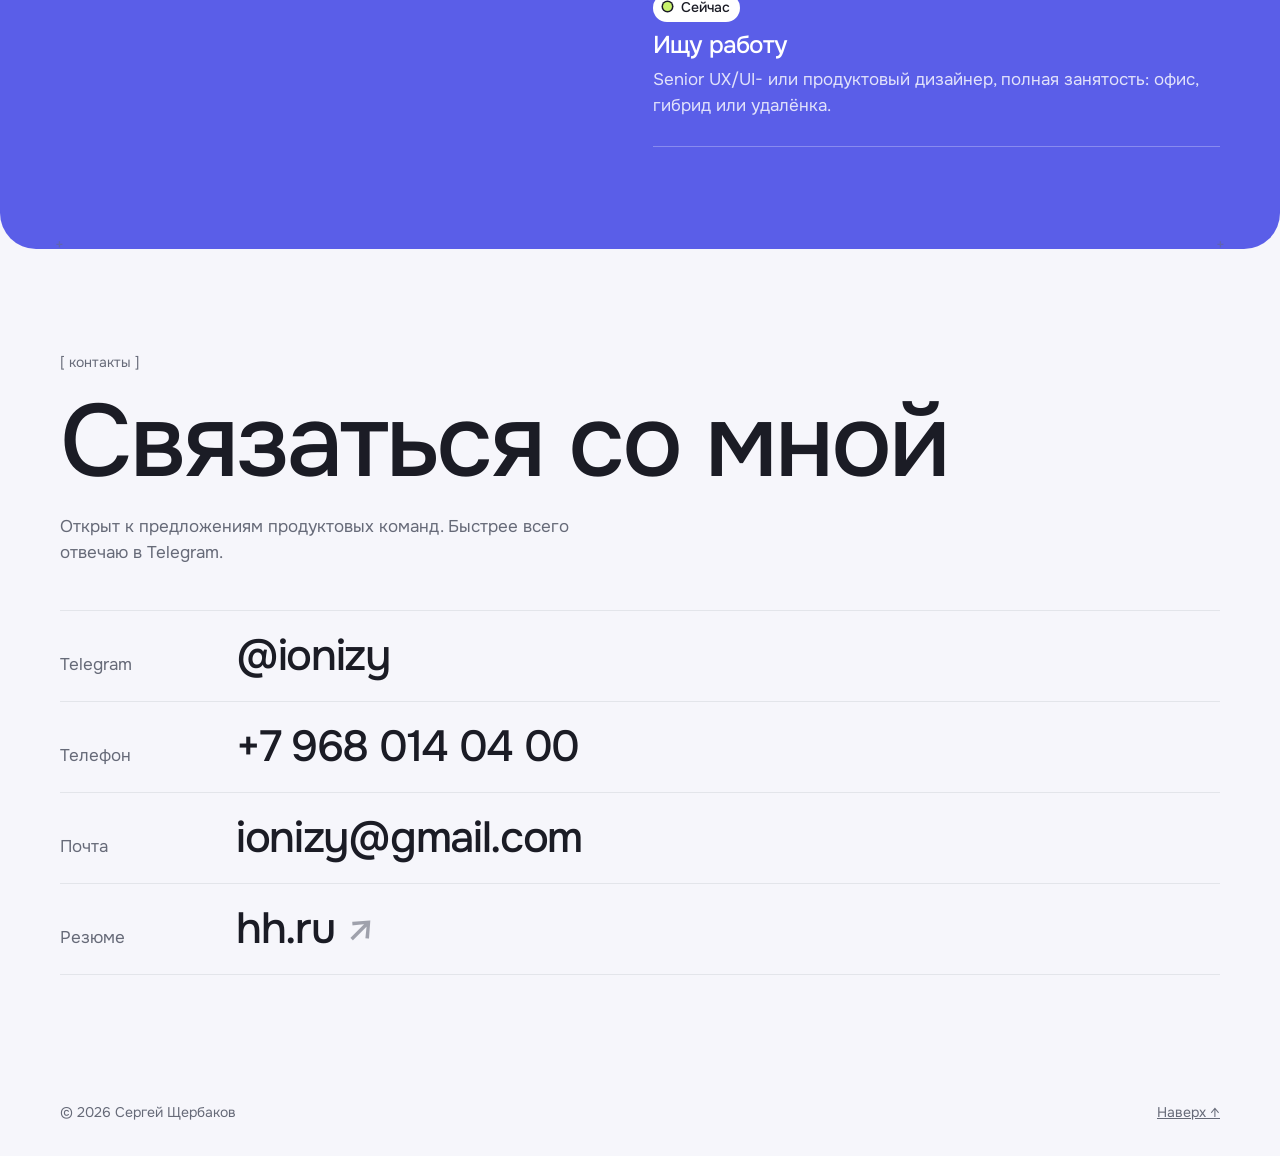
==== commit befb0203: "добавление метриеи" ====
--- a/index.html
+++ b/index.html
@@ -20,6 +20,35 @@
     <link rel="preconnect" href="https://fonts.gstatic.com" crossorigin>
     <link href="https://fonts.googleapis.com/css2?family=Onest:wght@400;500;600&display=swap" rel="stylesheet">
     <link rel="stylesheet" href="style.css?v=38">
+    <!-- Yandex.Metrika counter -->
+    <script type="text/javascript">
+        (function(m,e,t,r,i,k,a){
+            m[i]=m[i]||function(){(m[i].a=m[i].a||[]).push(arguments)};
+            m[i].l=1*new Date();
+            for (var j = 0; j < document.scripts.length; j++) {if (document.scripts[j].src === r) { return; }}
+            k=e.createElement(t),a=e.getElementsByTagName(t)[0],k.async=1,k.src=r,a.parentNode.insertBefore(k,a)
+        })(window, document,'script','https://mc.yandex.ru/metrika/tag.js?id=114486975', 'ym');
+
+        ym(114486975, 'init', {ssr:true, webvisor:true, clickmap:true, ecommerce:"dataLayer", referrer: document.referrer, url: location.href, accurateTrackBounce:true, trackLinks:true});
+
+        // цели: клики по контактам, PDF, резюме, RuStore и кейсам
+        document.addEventListener('click', function (e) {
+            var a = e.target.closest && e.target.closest('a');
+            if (!a) return;
+            var h = a.getAttribute('href') || '', g = null;
+            if (h.indexOf('t.me/') > -1) g = 'telegram';
+            else if (/\.pdf$/.test(h)) g = 'pdf';
+            else if (h.indexOf('hh.ru') > -1) g = 'hh';
+            else if (h.indexOf('mailto:') === 0) g = 'email';
+            else if (h.indexOf('tel:') === 0) g = 'phone';
+            else if (h.indexOf('rustore.ru') > -1) g = 'rustore';
+            else if (h.indexOf('figma.com') > -1) g = 'figma';
+            else if (/case-[a-z]+\.html/.test(h)) g = 'case';
+            if (g && window.ym) ym(114486975, 'reachGoal', g);
+        }, true);
+    </script>
+    <noscript><div><img src="https://mc.yandex.ru/watch/114486975" style="position:absolute; left:-9999px;" alt="" /></div></noscript>
+    <!-- /Yandex.Metrika counter -->
 </head>
 <body>
 
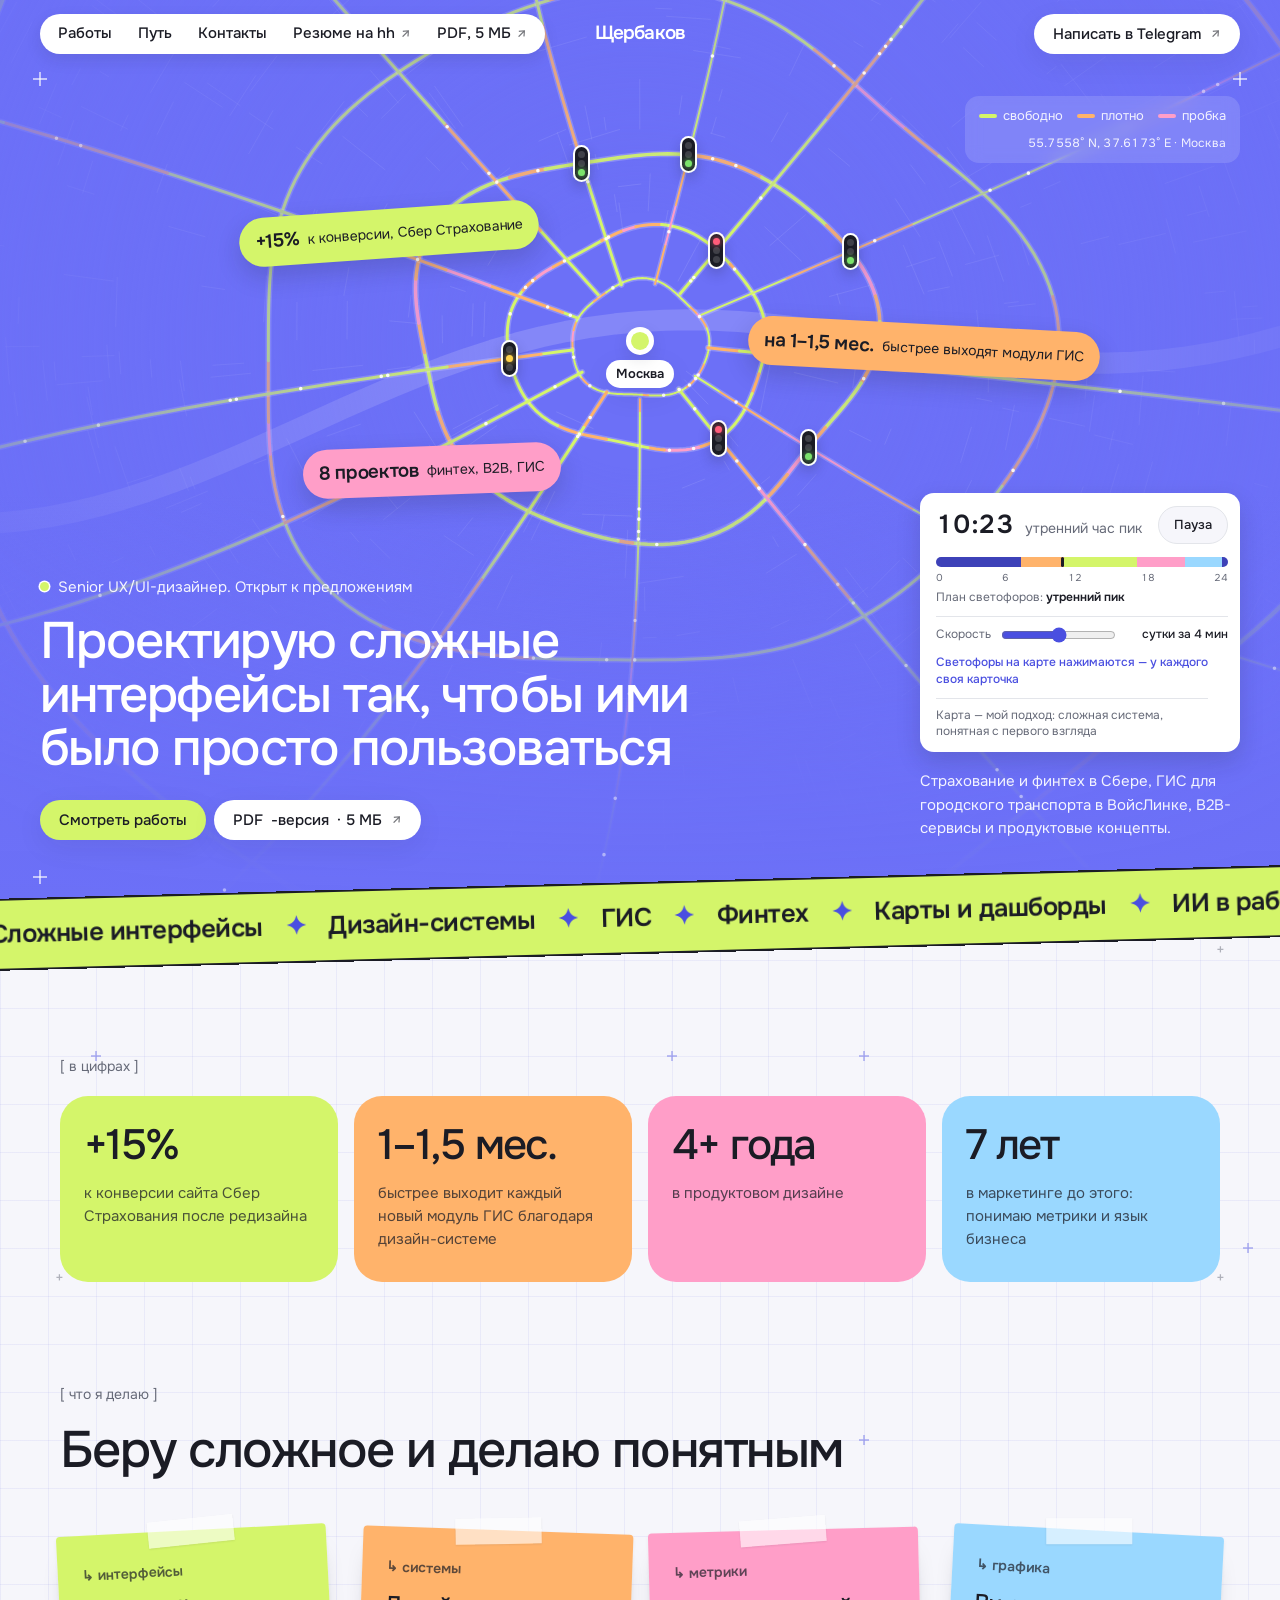
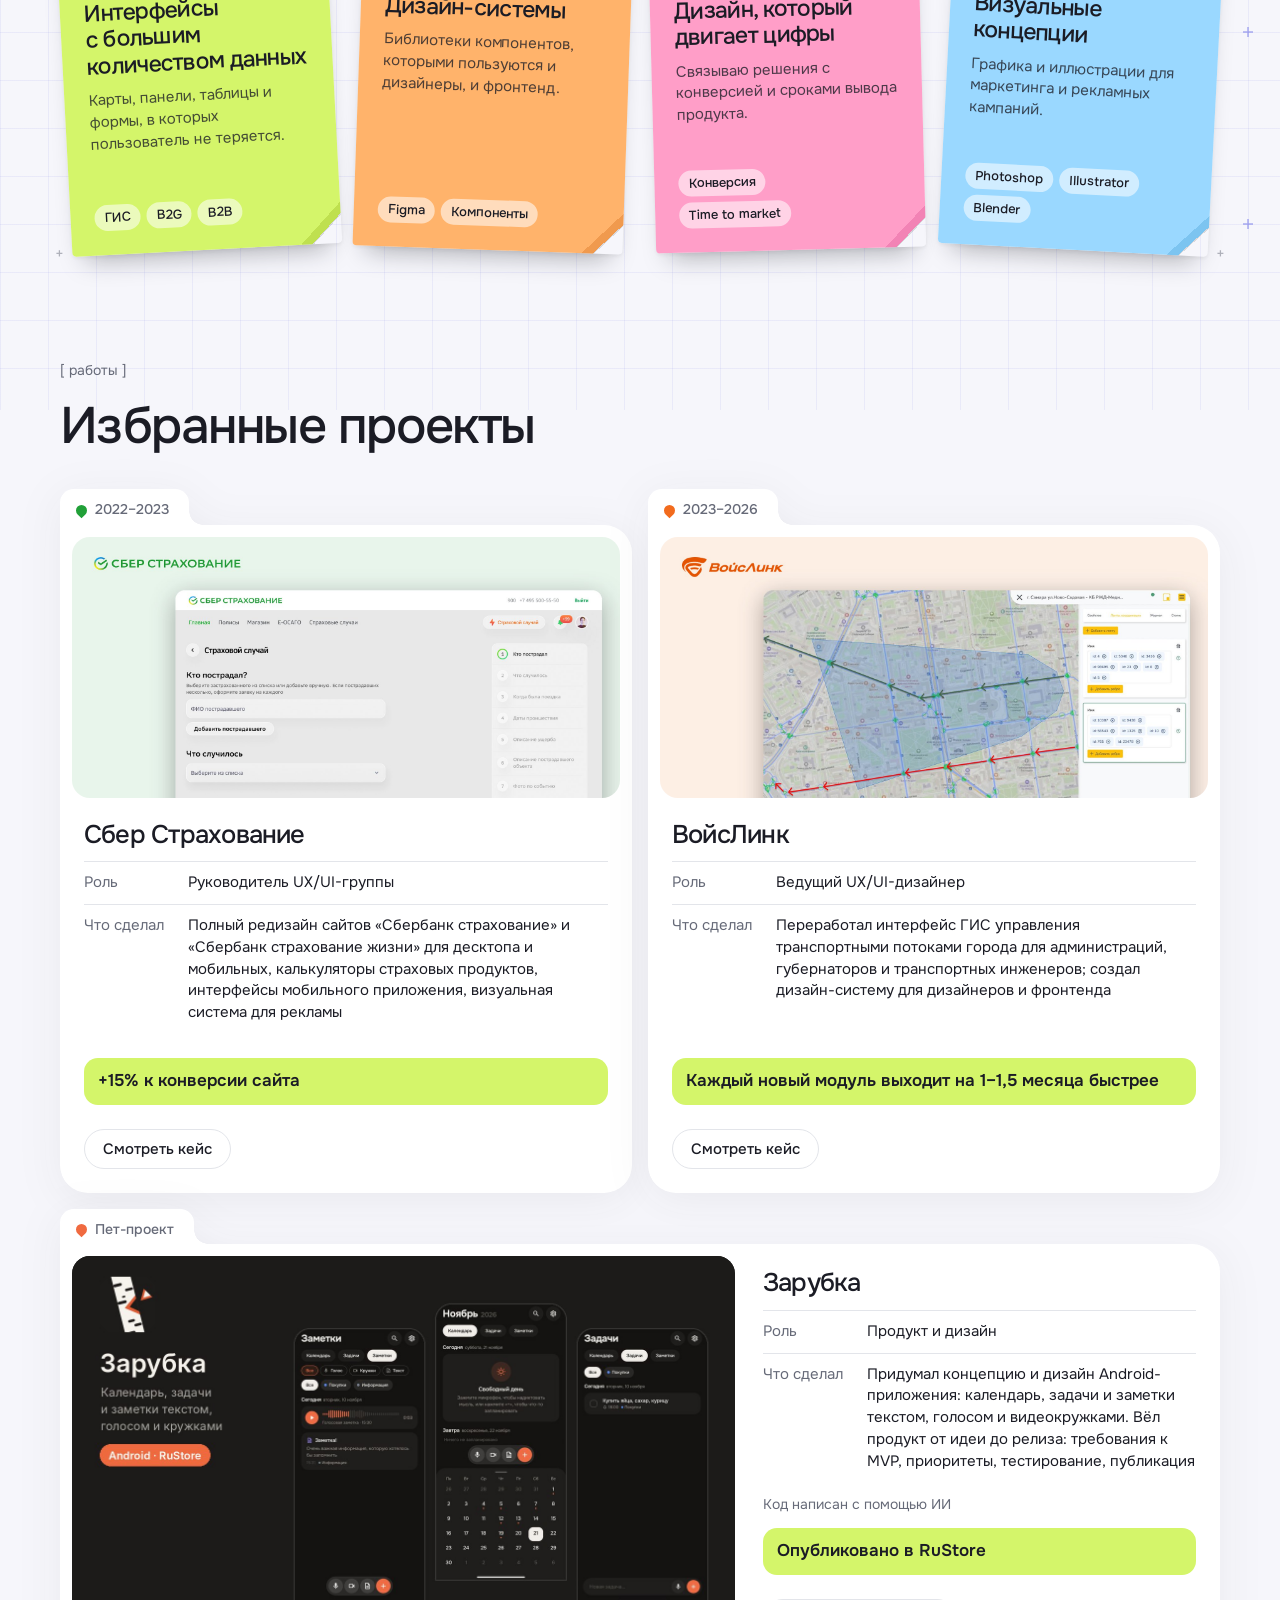
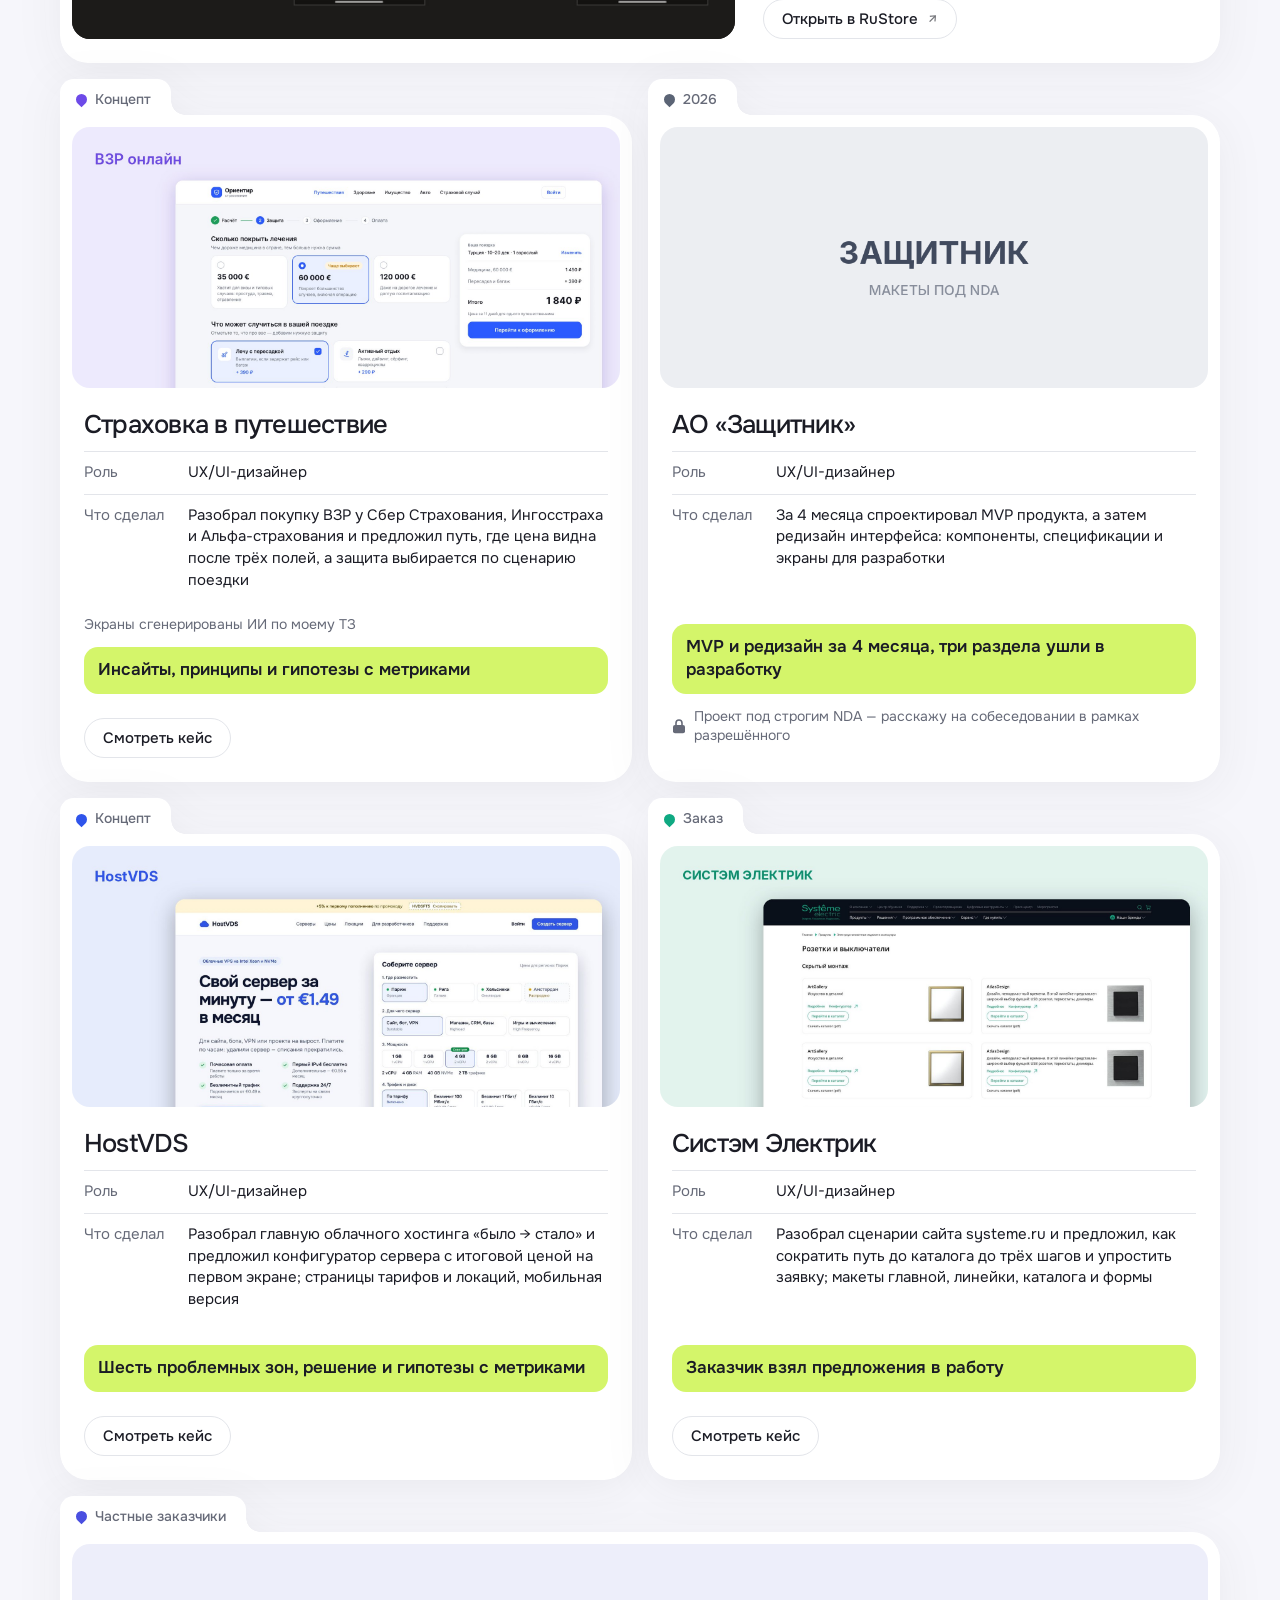
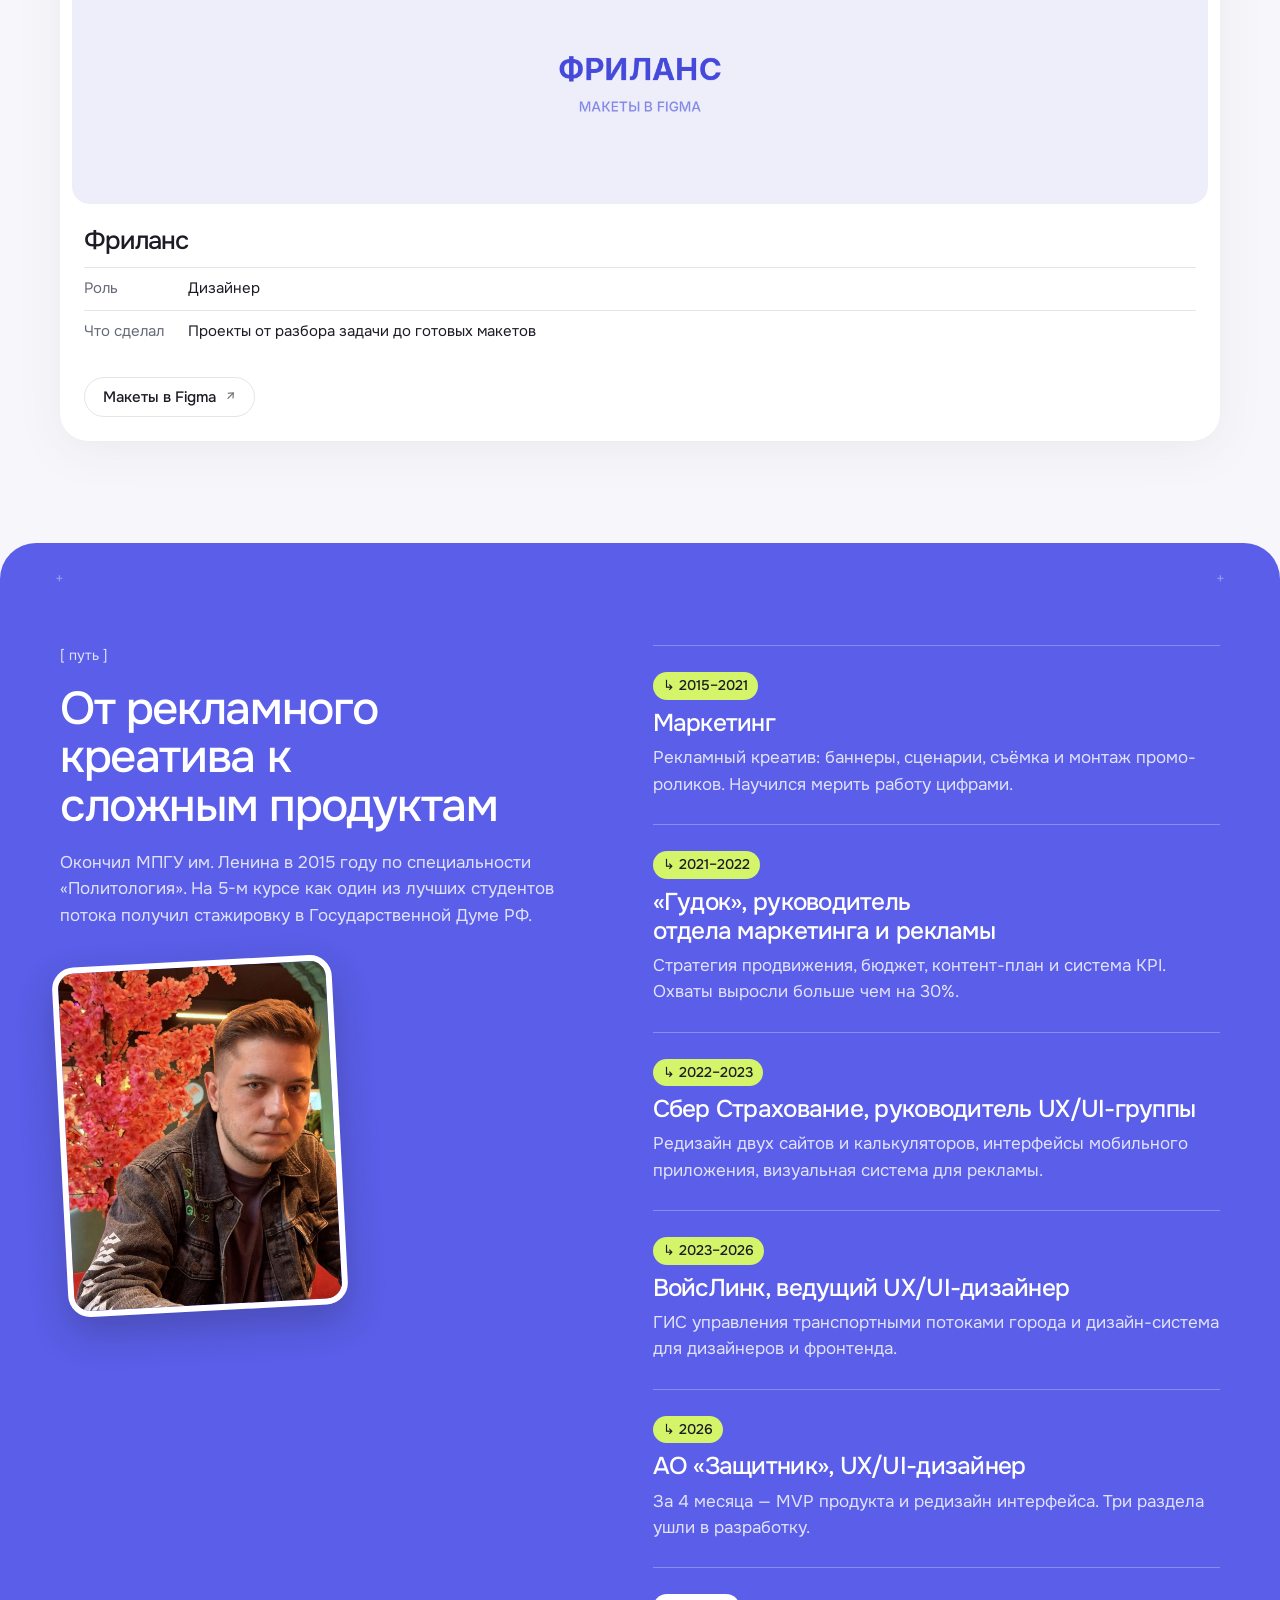
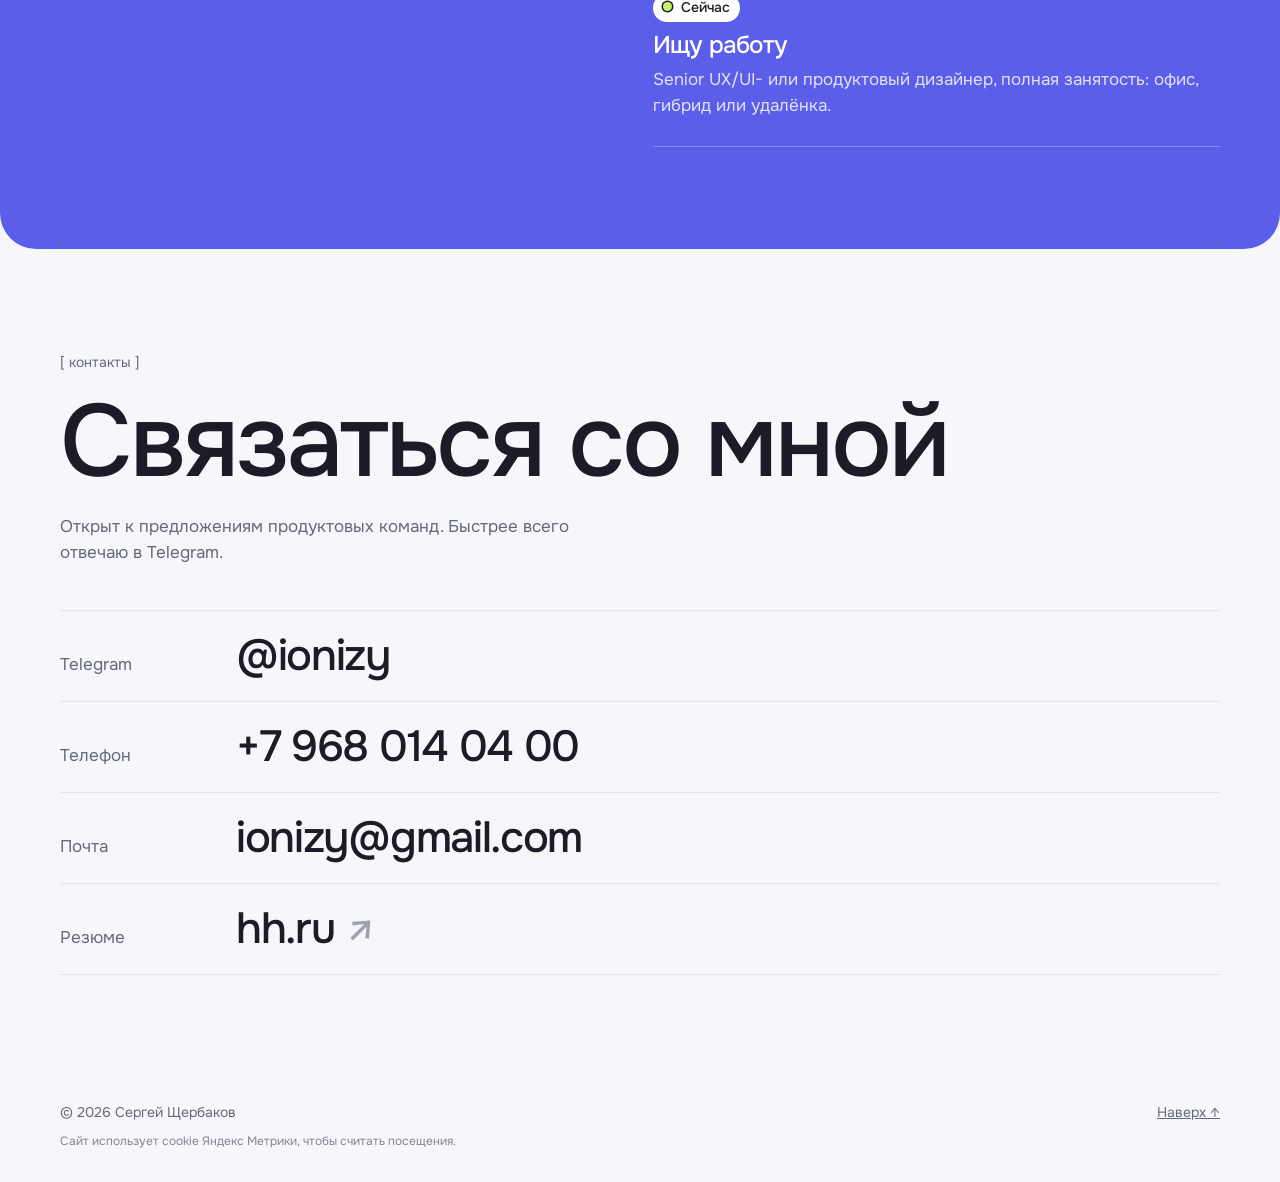
==== commit 8b89f4c1: "обновил метрику и добавил куки" ====
--- a/index.html
+++ b/index.html
@@ -19,7 +19,7 @@
     <link rel="preconnect" href="https://fonts.googleapis.com">
     <link rel="preconnect" href="https://fonts.gstatic.com" crossorigin>
     <link href="https://fonts.googleapis.com/css2?family=Onest:wght@400;500;600&display=swap" rel="stylesheet">
-    <link rel="stylesheet" href="style.css?v=38">
+    <link rel="stylesheet" href="style.css?v=41">
     <!-- Yandex.Metrika counter -->
     <script type="text/javascript">
         (function(m,e,t,r,i,k,a){
@@ -415,6 +415,7 @@
     <footer class="footer">
         <p>© 2026 Сергей Щербаков</p>
         <p><a href="#top">Наверх ↑</a></p>
+        <p class="cookie-note">Сайт использует cookie Яндекс Метрики, чтобы считать посещения.</p>
     </footer>
 
     <script src="script.js?v=17"></script>
--- a/style.css
+++ b/style.css
@@ -2373,3 +2373,8 @@
     .folder-zb .folder-body > .folder-result { margin-top: 0; }
     .folder-zb .folder-body > .folder-link { justify-self: start; align-self: start; }
 }
+
+/* строка про cookie в подвале */
+.cookie-note { flex-basis: 100%; font-size: 12px; color: var(--muted); opacity: 0.8; }
+.case-footer > p { margin: 0; }
+.case-footer { row-gap: 4px; align-items: center; }
